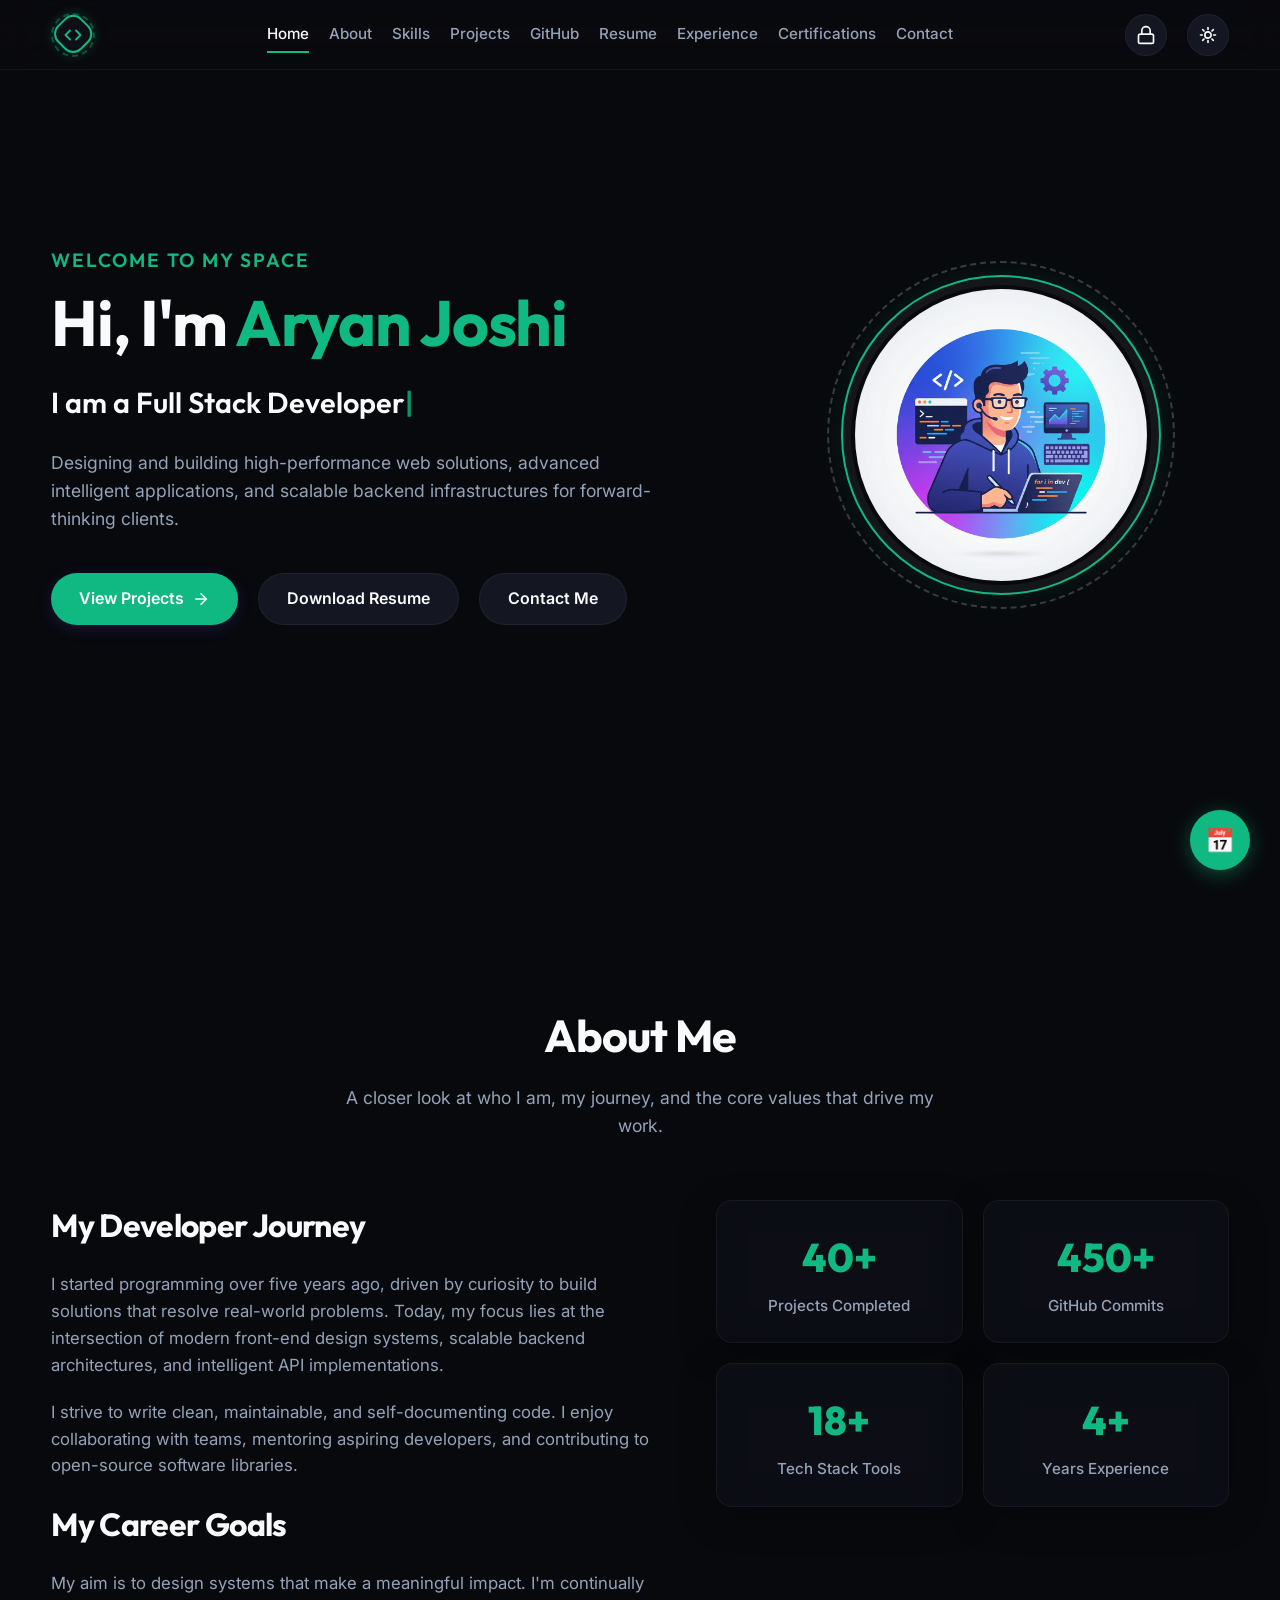
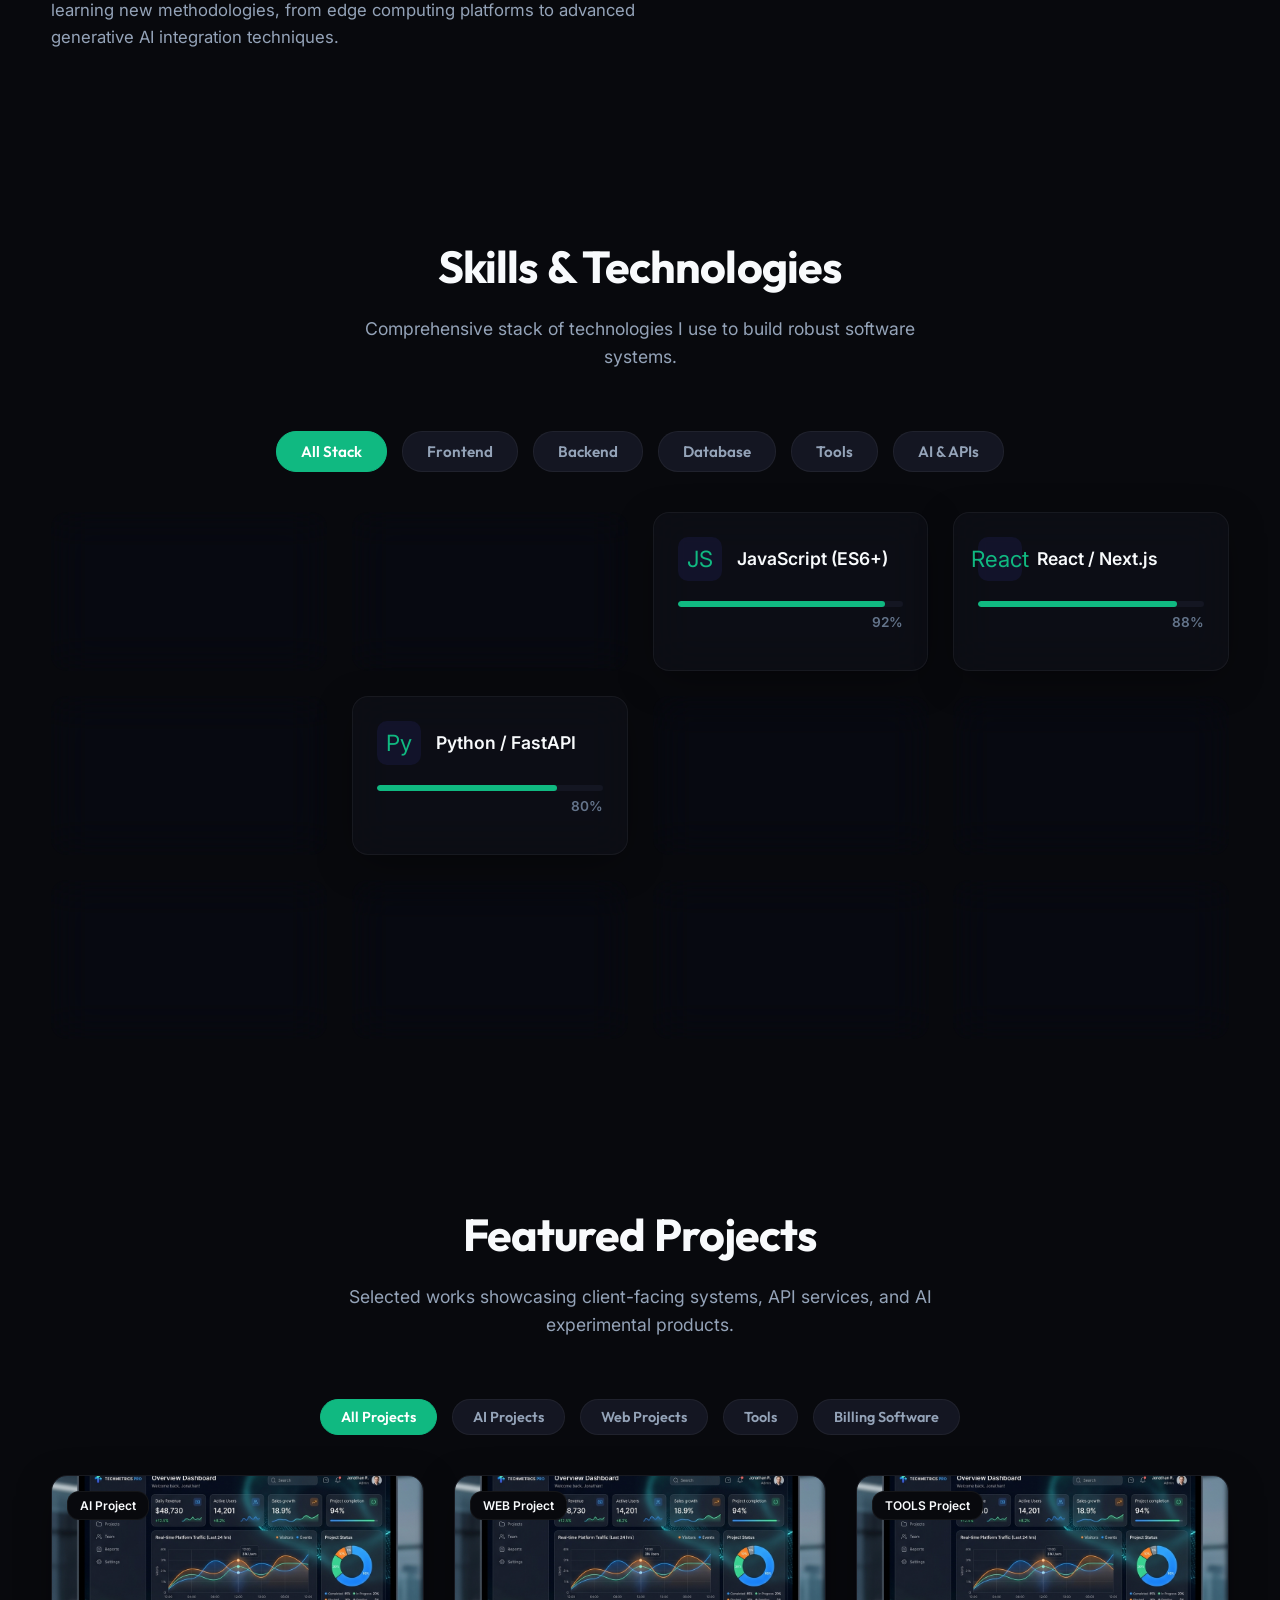
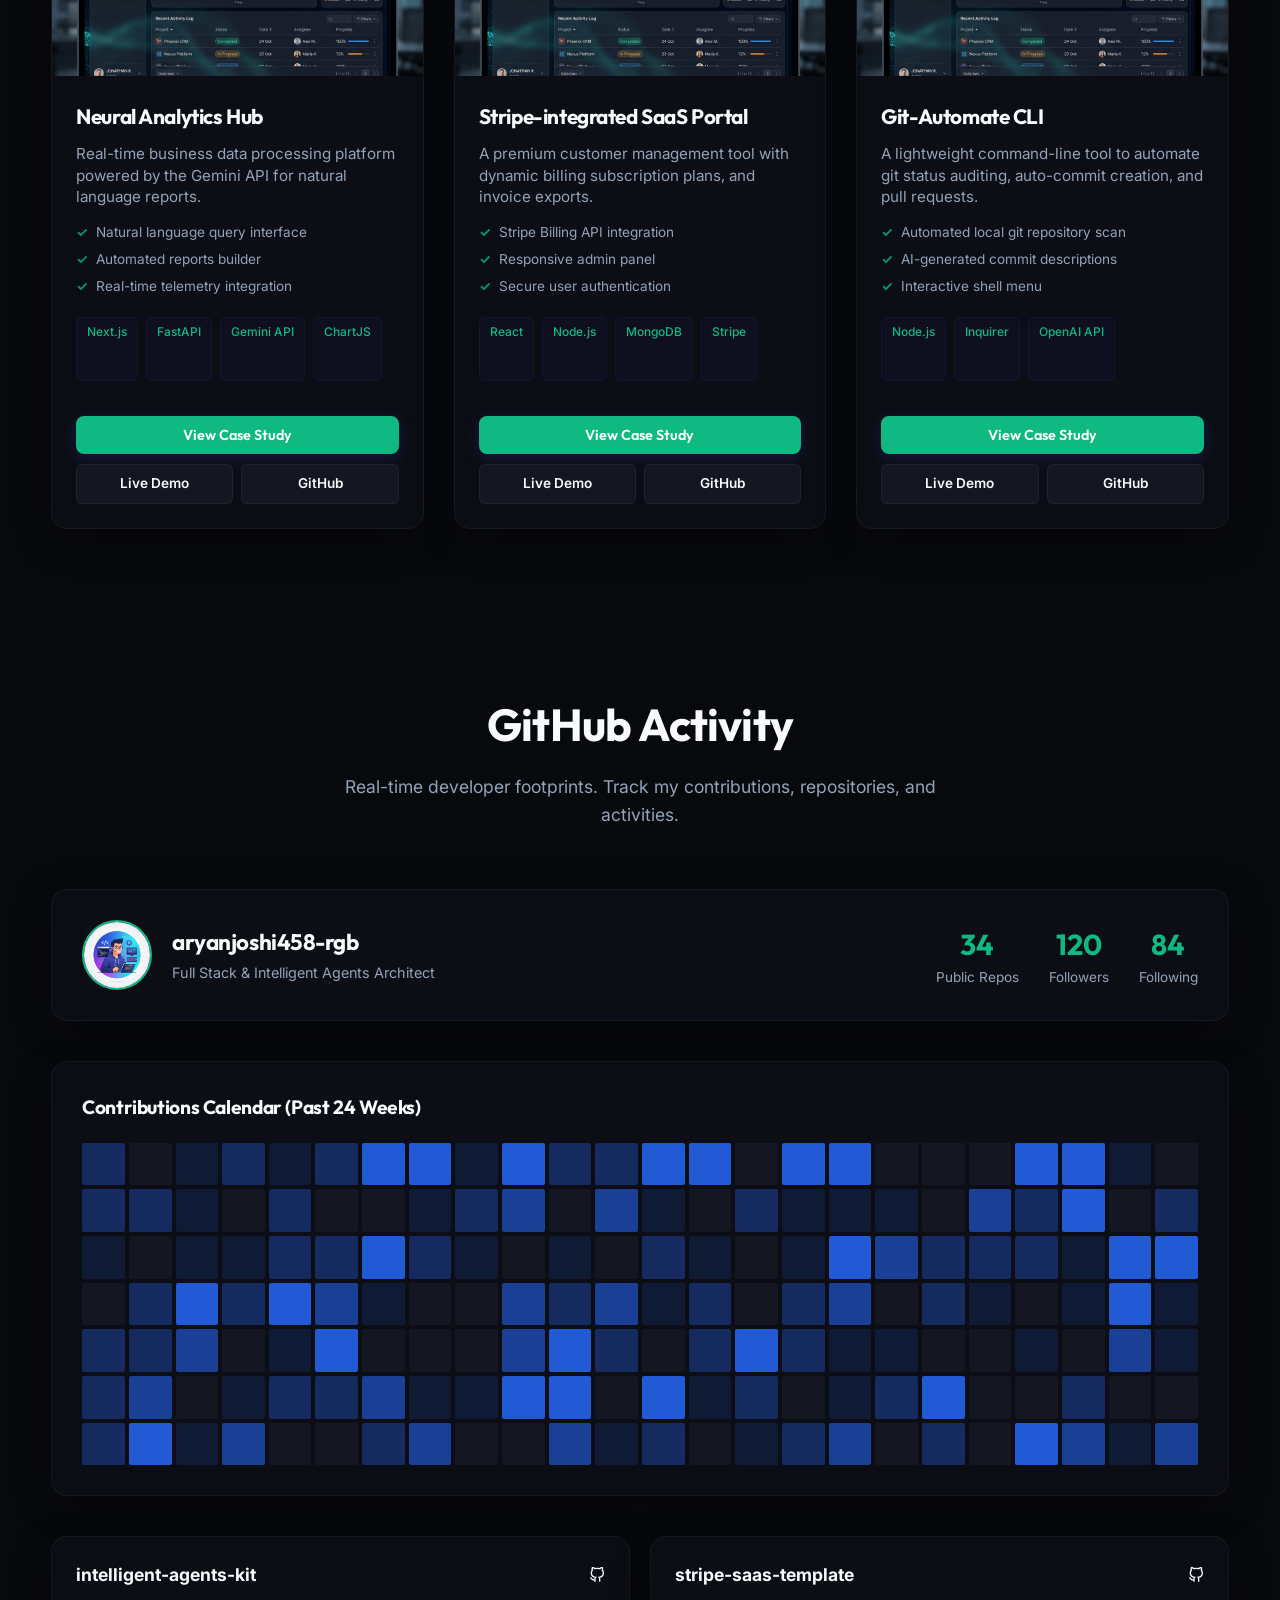
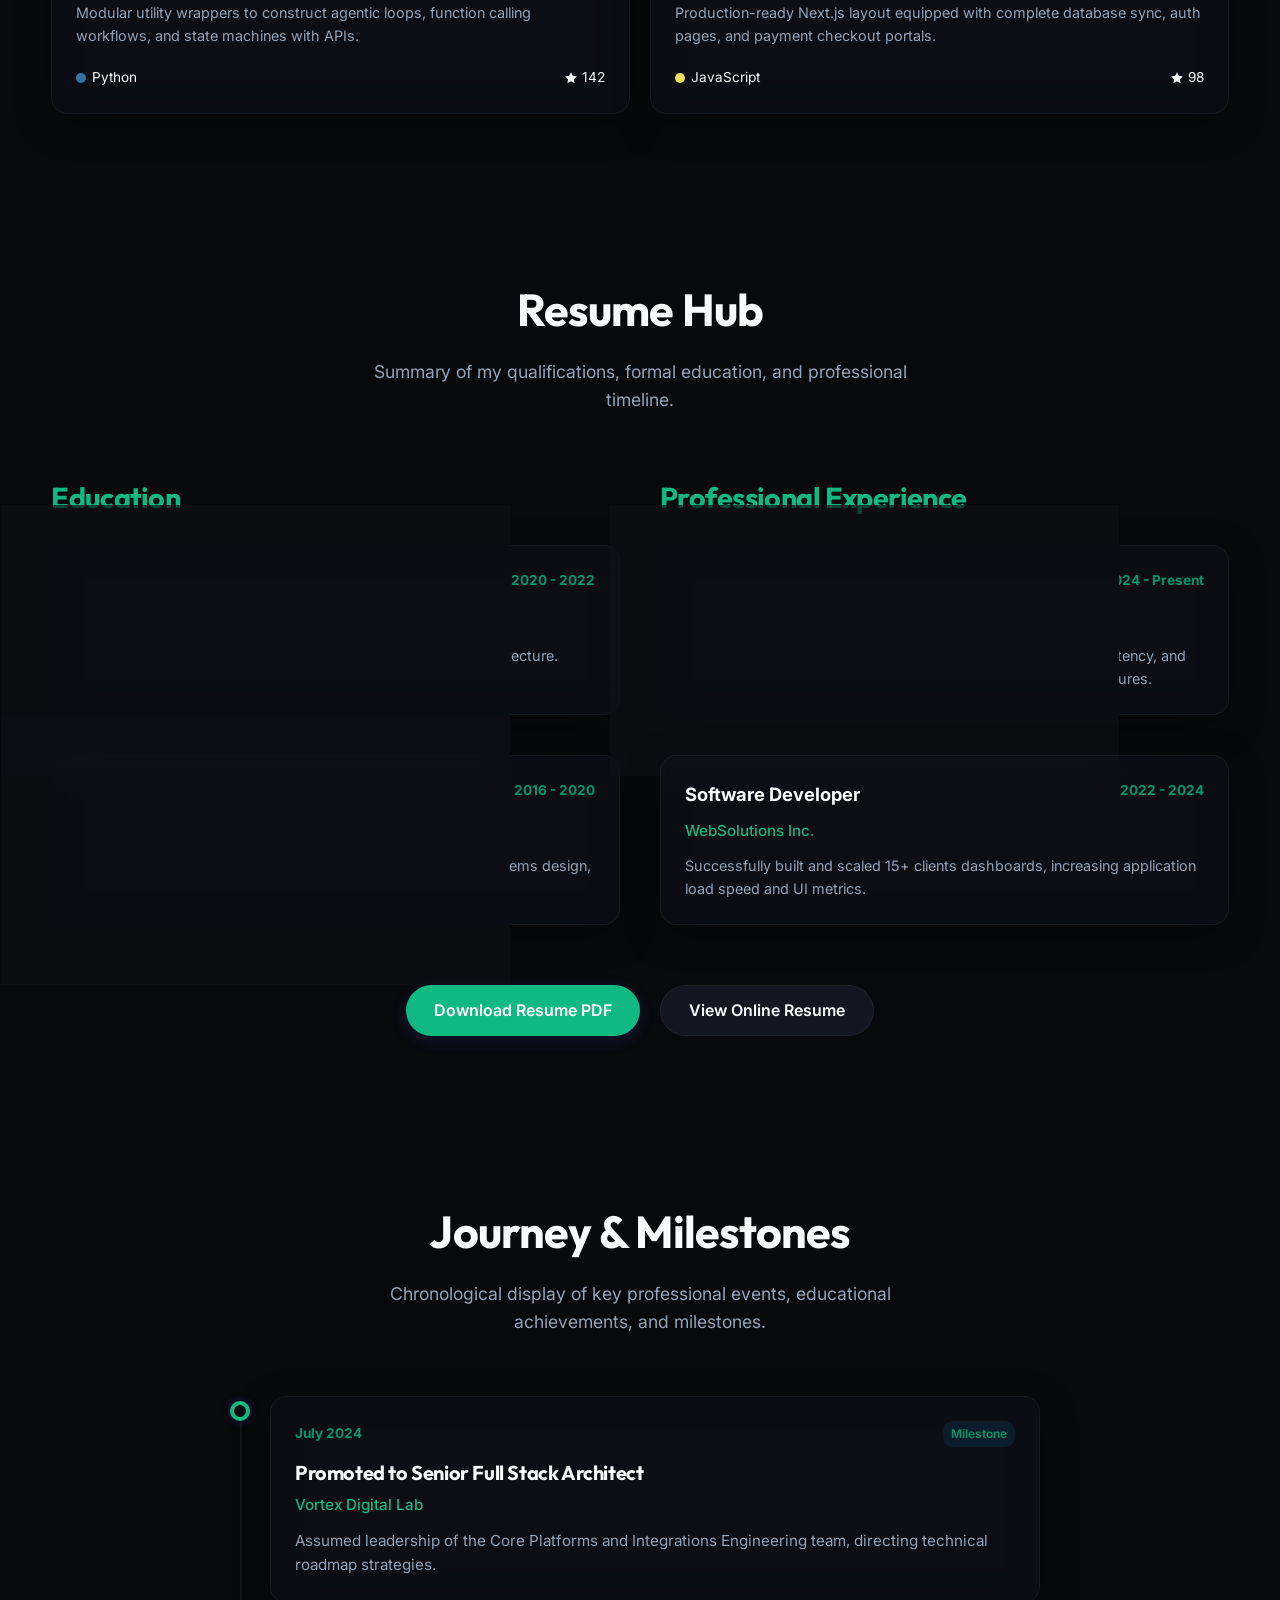
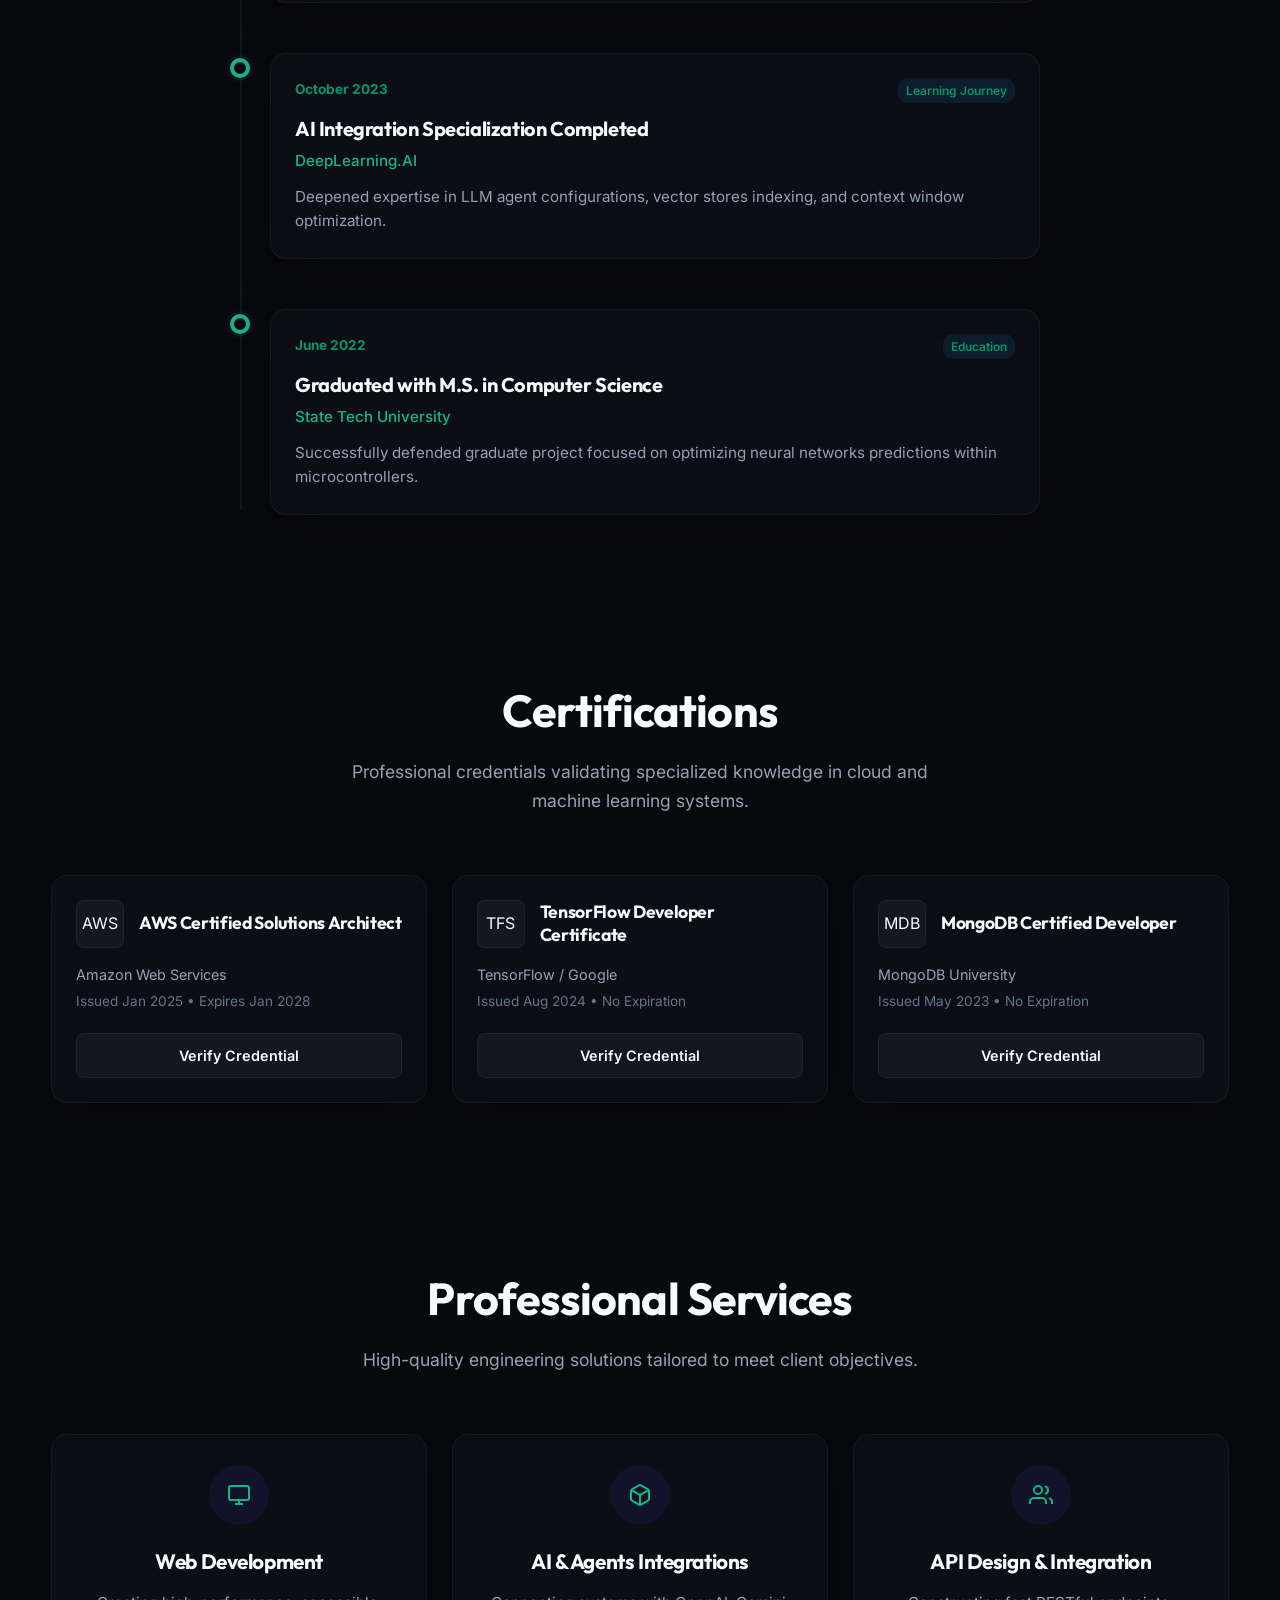
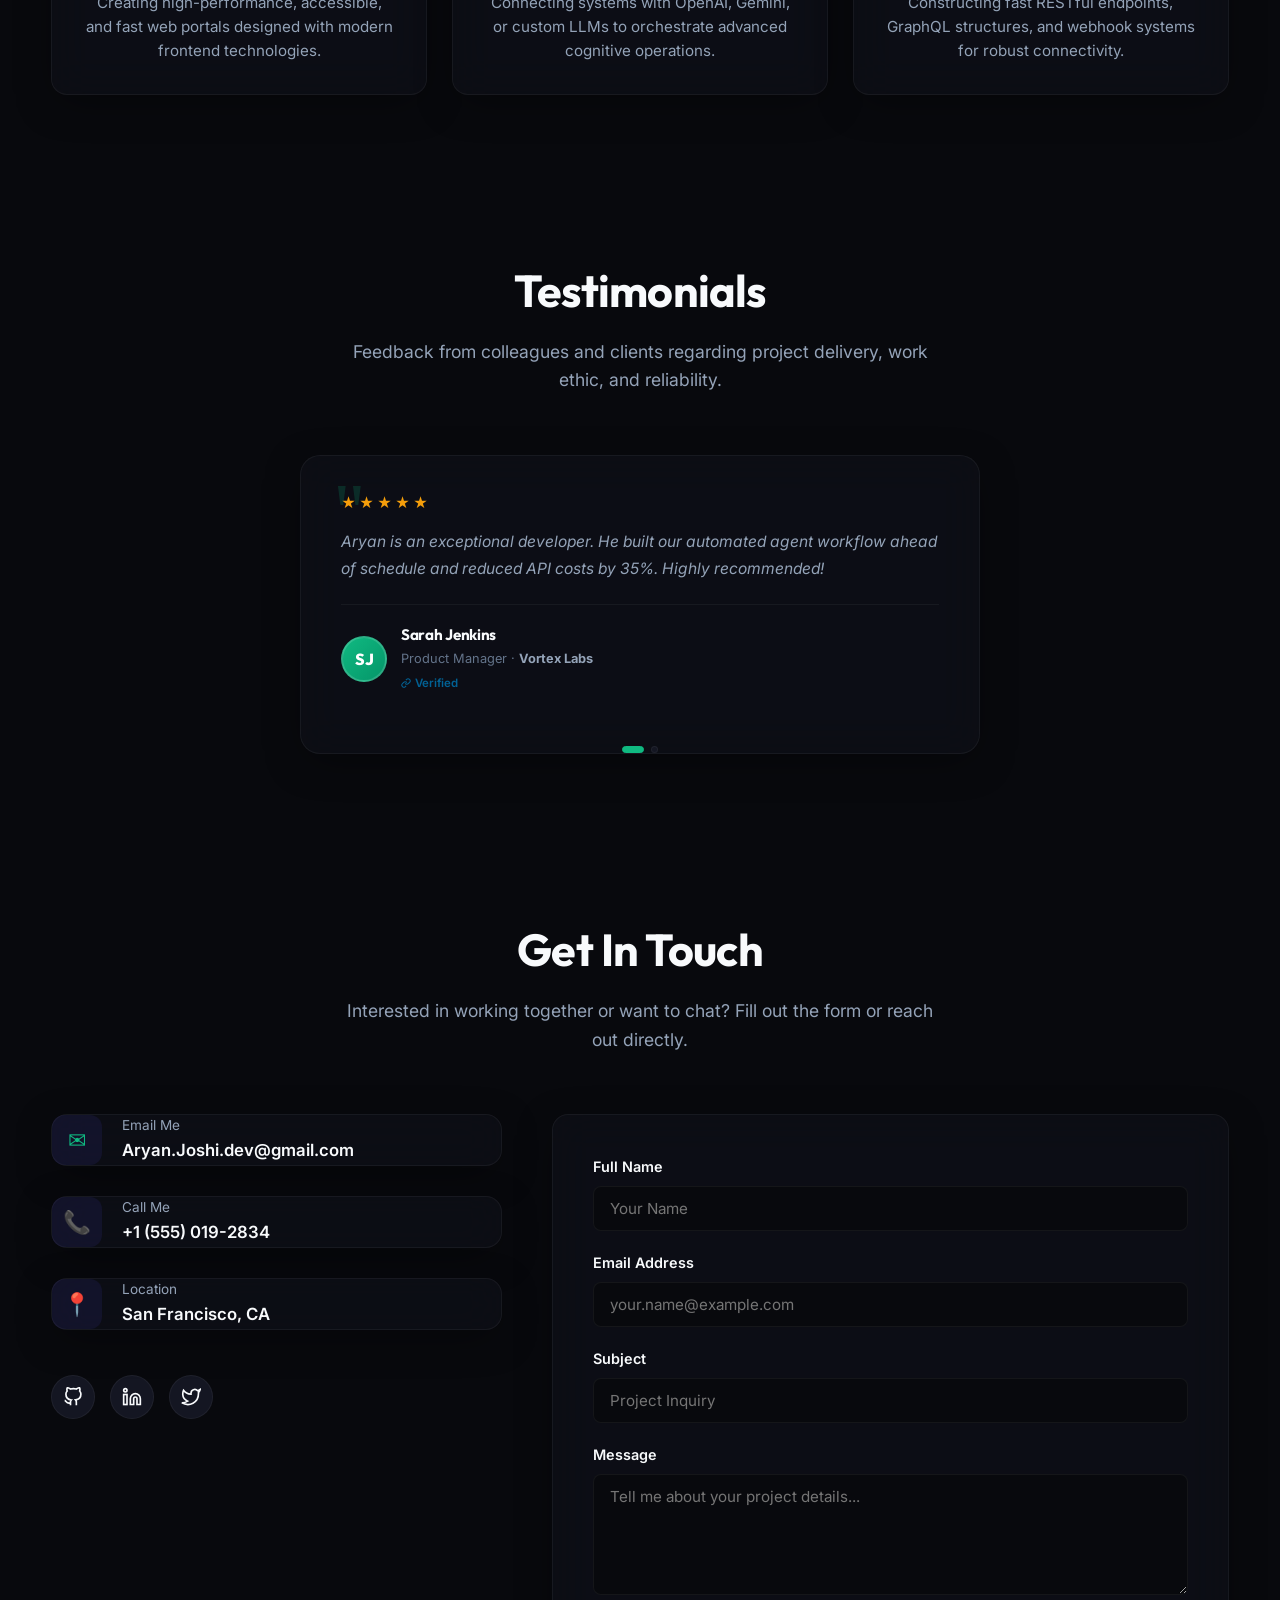
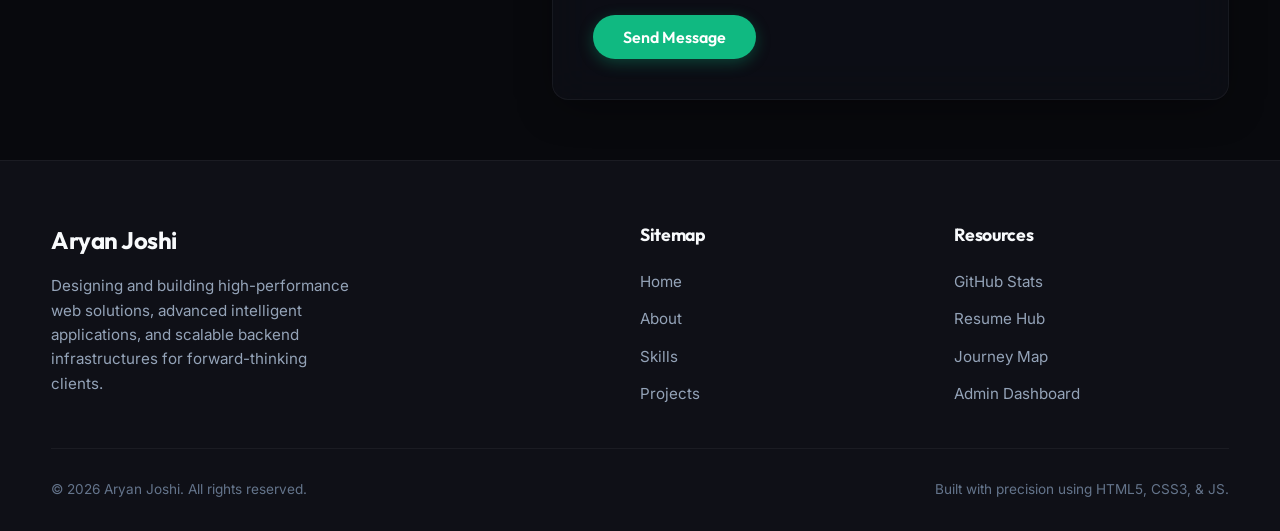
==== index.html @ a108e16c "Initial portfolio deploy" ====
<!DOCTYPE html>
<html lang="en" data-theme="dark">

<head>
    <meta charset="UTF-8">
    <meta name="viewport" content="width=device-width, initial-scale=1.0">

    <!-- SEO Optimization -->
    <title>Modern Developer Portfolio | Full Stack & AI Engineer</title>
    <meta name="description"
        content="Premium personal portfolio of a Full Stack & AI Developer. Showcasing modern web development, intelligent applications, open source projects, and custom solutions.">
    <meta name="keywords"
        content="Full Stack Developer, AI Engineer, React, Next.js, Node.js, Python, OpenAI, Portfolio">
    <meta name="author" content="Portfolio Developer">

    <!-- Open Graph Metadata -->
    <meta property="og:title" content="Modern Developer Portfolio | Full Stack & AI Engineer">
    <meta property="og:description"
        content="Explore state-of-the-art web applications, custom APIs, and AI integrations created with modern software design.">
    <meta property="og:type" content="website">
    <meta property="og:url" content="https://developer-portfolio-2026.netlify.app">
    <meta property="og:image" content="assets/images/project1.png?v=original">

    <!-- Stylesheets -->
    <link rel="stylesheet" href="assets/css/index.css?v=blue_contrib">
</head>

<body>


    <!-- Navigation Bar -->
    <nav class="navbar" id="navbar">
        <a href="#home" class="nav-logo" id="nav-logo"
            style="display: flex; align-items: center; gap: 10px; text-decoration: none;" title="Aryan Joshi Portfolio">
            <!-- Dynamic Vector Tech Emblem -->
            <div
                style="position: relative; width: 44px; height: 44px; display: flex; align-items: center; justify-content: center;">
                <!-- Glowing Outer Ring -->
                <div
                    style="position: absolute; width: 100%; height: 100%; border: 2px dashed rgba(16, 185, 129, 0.4); border-radius: 50%; animation: spin-clockwise 20s linear infinite; box-shadow: 0 0 15px rgba(16, 185, 129, 0.1);">
                </div>
                <!-- Glowing Inner Hexagon / Ring -->
                <div
                    style="position: absolute; width: 78%; height: 78%; border: 2px solid var(--accent-primary); border-radius: 35%; transform: rotate(45deg); transition: transform 0.4s cubic-bezier(0.175, 0.885, 0.32, 1.275); background: var(--bg-secondary); box-shadow: 0 0 12px rgba(16, 185, 129, 0.25);">
                </div>
                <!-- Core Tech Code Symbol -->
                <svg width="18" height="18" viewBox="0 0 24 24" fill="none" stroke="var(--accent-primary)"
                    stroke-width="2.5" stroke-linecap="round" stroke-linejoin="round"
                    style="position: relative; z-index: 5; transition: stroke-width 0.3s;">
                    <polyline points="16 18 22 12 16 6"></polyline>
                    <polyline points="8 6 2 12 8 18"></polyline>
                </svg>
            </div>
        </a>
        <div class="nav-links">
            <a href="#home" class="nav-link active" id="link-home">Home</a>
            <a href="#about" class="nav-link" id="link-about">About</a>
            <a href="#skills" class="nav-link" id="link-skills">Skills</a>
            <a href="#projects" class="nav-link" id="link-projects">Projects</a>
            <a href="#github" class="nav-link" id="link-github">GitHub</a>
            <a href="#resume" class="nav-link" id="link-resume">Resume</a>
            <a href="#experience" class="nav-link" id="link-experience">Experience</a>
            <a href="#certifications" class="nav-link" id="link-certs">Certifications</a>
            <a href="#contact" class="nav-link" id="link-contact">Contact</a>
        </div>
        <div class="nav-actions">
            <a href="admin.html" class="theme-toggle-btn btn-admin-gate"
                style="display: inline-flex; align-items: center; justify-content: center; text-decoration: none; margin-right: 5px; position: relative;"
                aria-label="Admin Login" title="Admin Login">
                <!-- Locked State SVG -->
                <svg class="svg-locked" width="20" height="20" viewBox="0 0 24 24" fill="none" stroke="currentColor"
                    stroke-width="2" stroke-linecap="round" stroke-linejoin="round">
                    <rect x="3" y="11" width="18" height="11" rx="2" ry="2"></rect>
                    <path d="M7 11V7a5 5 0 0 1 10 0v4"></path>
                </svg>
                <!-- Unlocked State SVG -->
                <svg class="svg-unlocked" width="20" height="20" viewBox="0 0 24 24" fill="none" stroke="currentColor"
                    stroke-width="2" stroke-linecap="round" stroke-linejoin="round"
                    style="display: none; position: absolute;">
                    <rect x="3" y="11" width="18" height="11" rx="2" ry="2"></rect>
                    <path d="M7 11V7a5 5 0 0 1 9.9-1"></path>
                </svg>
            </a>
            <button class="theme-toggle-btn" id="theme-toggle" aria-label="Toggle Theme">
                <svg width="20" height="20" viewBox="0 0 24 24" fill="none" stroke="currentColor" stroke-width="2"
                    stroke-linecap="round" stroke-linejoin="round">
                    <path
                        d="M12 3v2.25m6.364.386l-1.591 1.591M21 12h-2.25m-.386 6.364l-1.591-1.591M12 18.75V21m-4.773-4.227l-1.591 1.591M5.25 12H3m4.227-4.773L5.636 5.636M15.75 12a3.75 3.75 0 11-7.5 0 3.75 3.75 0 017.5 0z">
                    </path>
                </svg>
            </button>
            <button class="mobile-nav-toggle" id="mobile-toggle" aria-label="Toggle Menu">
                <svg width="24" height="24" viewBox="0 0 24 24" fill="none" stroke="currentColor" stroke-width="2"
                    stroke-linecap="round" stroke-linejoin="round">
                    <path d="M3.75 6.75h16.5M3.75 12h16.5m-16.5 5.25h16.5"></path>
                </svg>
            </button>
        </div>
    </nav>

    <!-- Hero Section -->
    <section class="hero" id="home">
        <div class="hero-content">
            <div class="hero-subtitle">Welcome to my space</div>
            <h1 class="hero-title">Hi, I'm <span class="gradient-text">Aryan Joshi</span></h1>
            <div class="hero-typing">I am a <span id="typing-text"></span><span class="typed-cursor">|</span></div>
            <p class="hero-desc">Designing and building high-performance web solutions, advanced intelligent
                applications, and scalable backend infrastructures for forward-thinking clients.</p>
            <div class="hero-buttons">
                <a href="#projects" class="btn btn-primary" id="hero-btn-projects">
                    View Projects
                    <svg width="18" height="18" viewBox="0 0 24 24" fill="none" stroke="currentColor" stroke-width="2"
                        stroke-linecap="round" stroke-linejoin="round">
                        <line x1="5" y1="12" x2="19" y2="12"></line>
                        <polyline points="12 5 19 12 12 19"></polyline>
                    </svg>
                </a>
                <a href="#resume" class="btn btn-secondary" id="hero-btn-resume">Download Resume</a>
                <a href="#contact" class="btn btn-secondary" id="hero-btn-contact">Contact Me</a>
            </div>
        </div>
        <div class="hero-visual">
            <div class="avatar-wrapper">
                <div class="avatar-backdrop"></div>
                <img src="data:image/svg+xml;utf8,<svg xmlns='http://www.w3.org/2000/svg' width='1' height='1'></svg>"
                    alt="Aryan Joshi - Developer Avatar" class="avatar-image"
                    style="opacity: 0; transition: opacity 0.3s ease;">
            </div>
        </div>
    </section>

    <!-- About Section -->
    <section class="reveal" id="about">
        <div class="section-header">
            <h2>About Me</h2>
            <p>A closer look at who I am, my journey, and the core values that drive my work.</p>
        </div>
        <div class="about-grid">
            <div class="about-details">
                <h3>My Developer Journey</h3>
                <p>I started programming over five years ago, driven by curiosity to build solutions that resolve
                    real-world problems. Today, my focus lies at the intersection of modern front-end design systems,
                    scalable backend architectures, and intelligent API implementations.</p>
                <p>I strive to write clean, maintainable, and self-documenting code. I enjoy collaborating with teams,
                    mentoring aspiring developers, and contributing to open-source software libraries.</p>
                <h3>My Career Goals</h3>
                <p>My aim is to design systems that make a meaningful impact. I'm continually learning new
                    methodologies, from edge computing platforms to advanced generative AI integration techniques.</p>
            </div>
            <div class="about-stats">
                <div class="stat-card glass-panel">
                    <div class="stat-number">40+</div>
                    <div class="stat-label">Projects Completed</div>
                </div>
                <div class="stat-card glass-panel">
                    <div class="stat-number">450+</div>
                    <div class="stat-label">GitHub Commits</div>
                </div>
                <div class="stat-card glass-panel">
                    <div class="stat-number">18+</div>
                    <div class="stat-label">Tech Stack Tools</div>
                </div>
                <div class="stat-card glass-panel">
                    <div class="stat-number">4+</div>
                    <div class="stat-label">Years Experience</div>
                </div>
            </div>
        </div>
    </section>

    <!-- Skills Section -->
    <section class="reveal" id="skills">
        <div class="section-header">
            <h2>Skills & Technologies</h2>
            <p>Comprehensive stack of technologies I use to build robust software systems.</p>
        </div>
        <div class="skills-nav">
            <button class="skill-tab active" data-skill-cat="all">All Stack</button>
            <button class="skill-tab" data-skill-cat="frontend">Frontend</button>
            <button class="skill-tab" data-skill-cat="backend">Backend</button>
            <button class="skill-tab" data-skill-cat="database">Database</button>
            <button class="skill-tab" data-skill-cat="tools">Tools</button>
            <button class="skill-tab" data-skill-cat="ai">AI & APIs</button>
        </div>
        <div class="skills-grid">
            <!-- Frontend -->
            <div class="skill-card glass-panel reveal" data-skill-type="frontend">
                <div class="skill-info">
                    <div class="skill-icon">HTML</div>
                    <div class="skill-name">HTML5 / Semantic UI</div>
                </div>
                <div class="progress-bar-container">
                    <div class="progress-bar" data-val="95"></div>
                </div>
                <span class="skill-percent">95%</span>
            </div>
            <div class="skill-card glass-panel reveal" data-skill-type="frontend">
                <div class="skill-info">
                    <div class="skill-icon">CSS</div>
                    <div class="skill-name">CSS3 / Flexbox / Grid</div>
                </div>
                <div class="progress-bar-container">
                    <div class="progress-bar" data-val="90"></div>
                </div>
                <span class="skill-percent">90%</span>
            </div>
            <div class="skill-card glass-panel reveal" data-skill-type="frontend">
                <div class="skill-info">
                    <div class="skill-icon">JS</div>
                    <div class="skill-name">JavaScript (ES6+)</div>
                </div>
                <div class="progress-bar-container">
                    <div class="progress-bar" data-val="92"></div>
                </div>
                <span class="skill-percent">92%</span>
            </div>
            <div class="skill-card glass-panel reveal" data-skill-type="frontend">
                <div class="skill-info">
                    <div class="skill-icon">React</div>
                    <div class="skill-name">React / Next.js</div>
                </div>
                <div class="progress-bar-container">
                    <div class="progress-bar" data-val="88"></div>
                </div>
                <span class="skill-percent">88%</span>
            </div>
            <!-- Backend -->
            <div class="skill-card glass-panel reveal" data-skill-type="backend">
                <div class="skill-info">
                    <div class="skill-icon">Node</div>
                    <div class="skill-name">Node.js / Express.js</div>
                </div>
                <div class="progress-bar-container">
                    <div class="progress-bar" data-val="85"></div>
                </div>
                <span class="skill-percent">85%</span>
            </div>
            <div class="skill-card glass-panel reveal" data-skill-type="backend">
                <div class="skill-info">
                    <div class="skill-icon">Py</div>
                    <div class="skill-name">Python / FastAPI</div>
                </div>
                <div class="progress-bar-container">
                    <div class="progress-bar" data-val="80"></div>
                </div>
                <span class="skill-percent">80%</span>
            </div>
            <!-- Database -->
            <div class="skill-card glass-panel reveal" data-skill-type="database">
                <div class="skill-info">
                    <div class="skill-icon">DB</div>
                    <div class="skill-name">MongoDB / Mongoose</div>
                </div>
                <div class="progress-bar-container">
                    <div class="progress-bar" data-val="82"></div>
                </div>
                <span class="skill-percent">82%</span>
            </div>
            <div class="skill-card glass-panel reveal" data-skill-type="database">
                <div class="skill-info">
                    <div class="skill-icon">SQL</div>
                    <div class="skill-name">MySQL / PostgreSQL</div>
                </div>
                <div class="progress-bar-container">
                    <div class="progress-bar" data-val="78"></div>
                </div>
                <span class="skill-percent">78%</span>
            </div>
            <!-- Tools -->
            <div class="skill-card glass-panel reveal" data-skill-type="tools">
                <div class="skill-info">
                    <div class="skill-icon">Git</div>
                    <div class="skill-name">Git & GitHub Actions</div>
                </div>
                <div class="progress-bar-container">
                    <div class="progress-bar" data-val="90"></div>
                </div>
                <span class="skill-percent">90%</span>
            </div>
            <div class="skill-card glass-panel reveal" data-skill-type="tools">
                <div class="skill-info">
                    <div class="skill-icon">VS</div>
                    <div class="skill-name">VS Code / Dev Tools</div>
                </div>
                <div class="progress-bar-container">
                    <div class="progress-bar" data-val="95"></div>
                </div>
                <span class="skill-percent">95%</span>
            </div>
            <!-- AI -->
            <div class="skill-card glass-panel reveal" data-skill-type="ai">
                <div class="skill-info">
                    <div class="skill-icon">AI</div>
                    <div class="skill-name">Gemini / OpenAI API</div>
                </div>
                <div class="progress-bar-container">
                    <div class="progress-bar" data-val="88"></div>
                </div>
                <span class="skill-percent">88%</span>
            </div>
            <div class="skill-card glass-panel reveal" data-skill-type="ai">
                <div class="skill-info">
                    <div class="skill-icon">Int</div>
                    <div class="skill-name">LangChain / Agentic Tools</div>
                </div>
                <div class="progress-bar-container">
                    <div class="progress-bar" data-val="80"></div>
                </div>
                <span class="skill-percent">80%</span>
            </div>
        </div>
    </section>

    <!-- Projects Section -->
    <section class="reveal" id="projects">
        <div class="section-header">
            <h2>Featured Projects</h2>
            <p>Selected works showcasing client-facing systems, API services, and AI experimental products.</p>
        </div>
        <div class="projects-filter">
            <button class="filter-btn active" data-filter="all">All Projects</button>
            <button class="filter-btn" data-filter="ai">AI Projects</button>
            <button class="filter-btn" data-filter="web">Web Projects</button>
            <button class="filter-btn" data-filter="tools">Tools</button>
            <button class="filter-btn" data-filter="billing">Billing Software</button>
        </div>
        <div class="projects-grid">
            <!-- Project 1 -->
            <article class="project-card glass-panel reveal" data-category="ai">
                <div class="project-image-box">
                    <img src="assets/images/project1.png?v=original" alt="Smart Dashboard Project Image"
                        class="project-image">
                    <span class="project-badge">AI Project</span>
                    <span class="project-status">Featured</span>
                </div>
                <div class="project-body">
                    <h3 class="project-title">Neural Analytics Hub</h3>
                    <p class="project-desc">Real-time business data processing platform powered by the Gemini API for
                        natural language reports.</p>
                    <ul class="project-features">
                        <li>Natural language query interface</li>
                        <li>Automated reports builder</li>
                        <li>Real-time telemetry integration</li>
                    </ul>
                    <div class="project-tech">
                        <span class="tech-badge">Next.js</span>
                        <span class="tech-badge">FastAPI</span>
                        <span class="tech-badge">Gemini API</span>
                        <span class="tech-badge">ChartJS</span>
                    </div>
                    <div class="project-links">
                        <a href="#" class="project-link btn-primary">Live Demo</a>
                        <a href="#" class="project-link btn-secondary">GitHub</a>
                    </div>
                </div>
            </article>

            <!-- Project 2 -->
            <article class="project-card glass-panel reveal" data-category="web">
                <div class="project-image-box">
                    <img src="assets/images/project1.png?v=original" alt="SaaS Management Interface Thumbnail"
                        class="project-image">
                    <span class="project-badge">Web Project</span>
                    <span class="project-status">Active</span>
                </div>
                <div class="project-body">
                    <h3 class="project-title">Stripe-integrated SaaS Portal</h3>
                    <p class="project-desc">A premium customer management tool with dynamic billing subscription plans,
                        and invoice exports.</p>
                    <ul class="project-features">
                        <li>Stripe Billing API integration</li>
                        <li>Responsive admin panel</li>
                        <li>Secure user authentication</li>
                    </ul>
                    <div class="project-tech">
                        <span class="tech-badge">React</span>
                        <span class="tech-badge">Node.js</span>
                        <span class="tech-badge">MongoDB</span>
                        <span class="tech-badge">Stripe</span>
                    </div>
                    <div class="project-links">
                        <a href="#" class="project-link btn-primary">Live Demo</a>
                        <a href="#" class="project-link btn-secondary">GitHub</a>
                    </div>
                </div>
            </article>

            <!-- Project 3 -->
            <article class="project-card glass-panel reveal" data-category="tools">
                <div class="project-image-box">
                    <img src="assets/images/project1.png?v=original" alt="CLI Tool Dashboard Preview"
                        class="project-image">
                    <span class="project-badge">Tools</span>
                    <span class="project-status">Completed</span>
                </div>
                <div class="project-body">
                    <h3 class="project-title">Git-Automate CLI</h3>
                    <p class="project-desc">A lightweight command-line tool to automate git status auditing, auto-commit
                        creation, and pull requests.</p>
                    <ul class="project-features">
                        <li>Automated local git repository scan</li>
                        <li>AI-generated commit descriptions</li>
                        <li>Interactive shell menu</li>
                    </ul>
                    <div class="project-tech">
                        <span class="tech-badge">Node.js</span>
                        <span class="tech-badge">Inquirer</span>
                        <span class="tech-badge">OpenAI API</span>
                    </div>
                    <div class="project-links">
                        <a href="#" class="project-link btn-primary">Live Demo</a>
                        <a href="#" class="project-link btn-secondary">GitHub</a>
                    </div>
                </div>
            </article>

            <!-- Project 4 -->
            <article class="project-card glass-panel reveal" data-category="experimental">
                <div class="project-image-box">
                    <img src="assets/images/project1.png?v=original" alt="Autonomous Agent Simulation Thumbnail"
                        class="project-image">
                    <span class="project-badge">Experimental</span>
                    <span class="project-status">WIP</span>
                </div>
                <div class="project-body">
                    <h3 class="project-title">Autonomous Code Auditor</h3>
                    <p class="project-desc">Experimental agentic application that automatically reviews directories for
                        lint issues and outputs summaries.</p>
                    <ul class="project-features">
                        <li>Autonomous codebase traversal</li>
                        <li>Automated code fixes recommendations</li>
                        <li>Markdown walkthrough logs exports</li>
                    </ul>
                    <div class="project-tech">
                        <span class="tech-badge">Python</span>
                        <span class="tech-badge">LangChain</span>
                        <span class="tech-badge">FastAPI</span>
                    </div>
                    <div class="project-links">
                        <a href="#" class="project-link btn-primary">Live Demo</a>
                        <a href="#" class="project-link btn-secondary">GitHub</a>
                    </div>
                </div>
            </article>
        </div>
    </section>

    <!-- GitHub Integration Section -->
    <section class="reveal" id="github">
        <div class="section-header">
            <h2>GitHub Activity</h2>
            <p>Real-time developer footprints. Track my contributions, repositories, and activities.</p>
        </div>
        <div class="github-wrapper">
            <div class="github-profile glass-panel reveal">
                <div class="github-user">
                    <img src="data:image/svg+xml;utf8,<svg xmlns='http://www.w3.org/2000/svg' width='1' height='1'></svg>"
                        alt="GitHub User Avatar" class="github-avatar"
                        style="opacity: 0; transition: opacity 0.3s ease;">
                    <div class="github-username">
                        <h3>aryanjoshi458-rgb</h3>
                        <p>Full Stack & Intelligent Agents Architect</p>
                    </div>
                </div>
                <div class="github-stats-row">
                    <div class="github-stat">
                        <div class="github-stat-val" id="gh-repos">34</div>
                        <div class="github-stat-lbl">Public Repos</div>
                    </div>
                    <div class="github-stat">
                        <div class="github-stat-val" id="gh-followers">120</div>
                        <div class="github-stat-lbl">Followers</div>
                    </div>
                    <div class="github-stat">
                        <div class="github-stat-val" id="gh-following">84</div>
                        <div class="github-stat-lbl">Following</div>
                    </div>
                </div>
            </div>

            <!-- Contribution simulated graph -->
            <div class="github-graph-container glass-panel reveal">
                <h3 class="github-graph-title">Contributions Calendar (Past 24 Weeks)</h3>
                <div class="contribution-grid" id="contrib-grid">
                    <!-- Column boxes injected dynamically via Javascript -->
                </div>
            </div>

            <!-- Featured Repositories -->
            <div class="featured-repos">
                <div class="repo-card glass-panel reveal">
                    <div class="repo-header">
                        <span class="repo-name">intelligent-agents-kit</span>
                        <svg width="16" height="16" viewBox="0 0 24 24" fill="none" stroke="currentColor"
                            stroke-width="2">
                            <path
                                d="M9 19c-5 1.5-5-2.5-7-3m14 6v-3.87a3.37 3.37 0 0 0-.94-2.61c3.14-.35 6.44-1.54 6.44-7A5.44 5.44 0 0 0 20 4.77 5.07 5.07 0 0 0 19.91 1S18.73.65 16 2.48a13.38 13.38 0 0 0-7 0C6.27.65 5.09 1 5.09 1A5.07 5.07 0 0 0 5 4.77a5.44 5.44 0 0 0-1.5 3.78c0 5.42 3.3 6.61 6.44 7A3.37 3.37 0 0 0 9 18.13V22">
                            </path>
                        </svg>
                    </div>
                    <p class="repo-desc">Modular utility wrappers to construct agentic loops, function calling
                        workflows, and state machines with APIs.</p>
                    <div class="repo-footer">
                        <div class="repo-lang">
                            <span class="repo-lang-dot" style="background-color: #3572A5;"></span>
                            Python
                        </div>
                        <div class="repo-stars">
                            <svg width="14" height="14" viewBox="0 0 24 24" fill="currentColor">
                                <polygon
                                    points="12 2 15.09 8.26 22 9.27 17 14.14 18.18 21.02 12 17.77 5.82 21.02 7 14.14 2 9.27 8.91 8.26 12 2">
                                </polygon>
                            </svg>
                            <span>142</span>
                        </div>
                    </div>
                </div>

                <div class="repo-card glass-panel reveal">
                    <div class="repo-header">
                        <span class="repo-name">stripe-saas-template</span>
                        <svg width="16" height="16" viewBox="0 0 24 24" fill="none" stroke="currentColor"
                            stroke-width="2">
                            <path
                                d="M9 19c-5 1.5-5-2.5-7-3m14 6v-3.87a3.37 3.37 0 0 0-.94-2.61c3.14-.35 6.44-1.54 6.44-7A5.44 5.44 0 0 0 20 4.77 5.07 5.07 0 0 0 19.91 1S18.73.65 16 2.48a13.38 13.38 0 0 0-7 0C6.27.65 5.09 1 5.09 1A5.07 5.07 0 0 0 5 4.77a5.44 5.44 0 0 0-1.5 3.78c0 5.42 3.3 6.61 6.44 7A3.37 3.37 0 0 0 9 18.13V22">
                            </path>
                        </svg>
                    </div>
                    <p class="repo-desc">Production-ready Next.js layout equipped with complete database sync, auth
                        pages, and payment checkout portals.</p>
                    <div class="repo-footer">
                        <div class="repo-lang">
                            <span class="repo-lang-dot" style="background-color: #f1e05a;"></span>
                            JavaScript
                        </div>
                        <div class="repo-stars">
                            <svg width="14" height="14" viewBox="0 0 24 24" fill="currentColor">
                                <polygon
                                    points="12 2 15.09 8.26 22 9.27 17 14.14 18.18 21.02 12 17.77 5.82 21.02 7 14.14 2 9.27 8.91 8.26 12 2">
                                </polygon>
                            </svg>
                            <span>98</span>
                        </div>
                    </div>
                </div>
            </div>
        </div>
    </section>

    <!-- Resume Section -->
    <section class="reveal resume-section" id="resume">
        <div class="section-header">
            <h2>Resume Hub</h2>
            <p>Summary of my qualifications, formal education, and professional timeline.</p>
        </div>
        <div class="resume-layout">
            <div class="resume-column">
                <h3>Education</h3>
                <div id="education-list" style="display: flex; flex-direction: column; gap: 20px; width: 100%;">
                    <!-- Dynamic Education cards injected via Javascript -->
                </div>
            </div>
            <div class="resume-column">
                <h3>Professional Experience</h3>
                <div id="experience-list" style="display: flex; flex-direction: column; gap: 20px; width: 100%;">
                    <!-- Dynamic Experience cards injected via Javascript -->
                </div>
            </div>
        </div>
        <div class="hero-buttons" style="justify-content: center;">
            <a href="#" class="btn btn-primary" id="btn-dl-res">Download Resume PDF</a>
            <a href="#" class="btn btn-secondary" id="btn-view-res">View Online Resume</a>
        </div>
    </section>

    <!-- Experience & Journey Timeline -->
    <section class="reveal" id="experience">
        <div class="section-header">
            <h2>Journey & Milestones</h2>
            <p>Chronological display of key professional events, educational achievements, and milestones.</p>
        </div>
        <div class="timeline-container">
            <div class="timeline-item reveal">
                <div class="timeline-badge"></div>
                <div class="timeline-panel glass-panel">
                    <div class="timeline-meta">
                        <span class="timeline-date">July 2024</span>
                        <span class="timeline-type">Milestone</span>
                    </div>
                    <h3 class="timeline-title">Promoted to Senior Full Stack Architect</h3>
                    <div class="timeline-org">Vortex Digital Lab</div>
                    <p class="timeline-body">Assumed leadership of the Core Platforms and Integrations Engineering team,
                        directing technical roadmap strategies.</p>
                </div>
            </div>

            <div class="timeline-item reveal">
                <div class="timeline-badge"></div>
                <div class="timeline-panel glass-panel">
                    <div class="timeline-meta">
                        <span class="timeline-date">October 2023</span>
                        <span class="timeline-type">Learning Journey</span>
                    </div>
                    <h3 class="timeline-title">AI Integration Specialization Completed</h3>
                    <div class="timeline-org">DeepLearning.AI</div>
                    <p class="timeline-body">Deepened expertise in LLM agent configurations, vector stores indexing, and
                        context window optimization.</p>
                </div>
            </div>

            <div class="timeline-item reveal">
                <div class="timeline-badge"></div>
                <div class="timeline-panel glass-panel">
                    <div class="timeline-meta">
                        <span class="timeline-date">June 2022</span>
                        <span class="timeline-type">Education</span>
                    </div>
                    <h3 class="timeline-title">Graduated with M.S. in Computer Science</h3>
                    <div class="timeline-org">State Tech University</div>
                    <p class="timeline-body">Successfully defended graduate project focused on optimizing neural
                        networks predictions within microcontrollers.</p>
                </div>
            </div>
        </div>
    </section>

    <!-- Certifications Section -->
    <section class="reveal" id="certifications">
        <div class="section-header">
            <h2>Certifications</h2>
            <p>Professional credentials validating specialized knowledge in cloud and machine learning systems.</p>
        </div>
        <div class="certs-grid" id="certs-grid">
            <!-- Dynamic certifications injected via Javascript -->
        </div>
    </section>

    <!-- Services Section -->
    <section class="reveal" id="services">
        <div class="section-header">
            <h2>Professional Services</h2>
            <p>High-quality engineering solutions tailored to meet client objectives.</p>
        </div>
        <div class="services-grid">
            <div class="service-card glass-panel reveal">
                <div class="service-icon">
                    <svg width="24" height="24" viewBox="0 0 24 24" fill="none" stroke="currentColor" stroke-width="2">
                        <rect x="2" y="3" width="20" height="14" rx="2" ry="2"></rect>
                        <line x1="8" y1="21" x2="16" y2="21"></line>
                        <line x1="12" y1="17" x2="12" y2="21"></line>
                    </svg>
                </div>
                <h3 class="service-title">Web Development</h3>
                <p class="service-desc">Creating high-performance, accessible, and fast web portals designed with modern
                    frontend technologies.</p>
            </div>

            <div class="service-card glass-panel reveal">
                <div class="service-icon">
                    <svg width="24" height="24" viewBox="0 0 24 24" fill="none" stroke="currentColor" stroke-width="2">
                        <path
                            d="M21 16V8a2 2 0 0 0-1-1.73l-7-4a2 2 0 0 0-2 0l-7 4A2 2 0 0 0 3 8v8a2 2 0 0 0 1 1.73l7 4a2 2 0 0 0 2 0l7-4A2 2 0 0 0 21 16z">
                        </path>
                        <polyline points="3.27 6.96 12 12.01 20.73 6.96"></polyline>
                        <line x1="12" y1="22.08" x2="12" y2="12"></line>
                    </svg>
                </div>
                <h3 class="service-title">AI & Agents Integrations</h3>
                <p class="service-desc">Connecting systems with OpenAI, Gemini, or custom LLMs to orchestrate advanced
                    cognitive operations.</p>
            </div>

            <div class="service-card glass-panel reveal">
                <div class="service-icon">
                    <svg width="24" height="24" viewBox="0 0 24 24" fill="none" stroke="currentColor" stroke-width="2">
                        <path d="M17 21v-2a4 4 0 0 0-4-4H5a4 4 0 0 0-4 4v2"></path>
                        <circle cx="9" cy="7" r="4"></circle>
                        <path d="M23 21v-2a4 4 0 0 0-3-3.87"></path>
                        <path d="M16 3.13a4 4 0 0 1 0 7.75"></path>
                    </svg>
                </div>
                <h3 class="service-title">API Design & Integration</h3>
                <p class="service-desc">Constructing fast RESTful endpoints, GraphQL structures, and webhook systems for
                    robust connectivity.</p>
            </div>
        </div>
    </section>

    <!-- Testimonials Section -->
    <section class="reveal" id="testimonials">
        <div class="section-header">
            <h2>Testimonials</h2>
            <p>Feedback from colleagues and clients regarding project delivery, work ethic, and reliability.</p>
        </div>
        <div class="testimonials-slider glass-panel reveal">
            <div class="testimonial-container" id="testimonials-container">
                <!-- Items injected dynamically -->
            </div>
            <div class="slider-dots" id="testimonials-dots"></div>
        </div>
    </section>

    <!-- Contact Section -->
    <section class="reveal" id="contact">
        <div class="section-header">
            <h2>Get In Touch</h2>
            <p>Interested in working together or want to chat? Fill out the form or reach out directly.</p>
        </div>



        <div class="contact-grid">
            <div class="contact-info">
                <div class="contact-method glass-panel reveal">
                    <div class="contact-icon">✉</div>
                    <div>
                        <div class="contact-label">Email Me</div>
                        <div class="contact-value">aryanjoshi458@gmail.com</div>
                    </div>
                </div>

                <div class="contact-method glass-panel reveal">
                    <div class="contact-icon">📞</div>
                    <div>
                        <div class="contact-label">Call Me</div>
                        <div class="contact-value">+1 (555) 019-2834</div>
                    </div>
                </div>

                <div class="contact-method glass-panel reveal">
                    <div class="contact-icon">📍</div>
                    <div>
                        <div class="contact-label">Location</div>
                        <div class="contact-value">San Francisco, CA</div>
                    </div>
                </div>

                <div class="contact-socials">
                    <a href="#" class="social-icon" aria-label="GitHub">
                        <svg width="20" height="20" viewBox="0 0 24 24" fill="none" stroke="currentColor"
                            stroke-width="2">
                            <path
                                d="M9 19c-5 1.5-5-2.5-7-3m14 6v-3.87a3.37 3.37 0 0 0-.94-2.61c3.14-.35 6.44-1.54 6.44-7A5.44 5.44 0 0 0 20 4.77 5.07 5.07 0 0 0 19.91 1S18.73.65 16 2.48a13.38 13.38 0 0 0-7 0C6.27.65 5.09 1 5.09 1A5.07 5.07 0 0 0 5 4.77a5.44 5.44 0 0 0-1.5 3.78c0 5.42 3.3 6.61 6.44 7A3.37 3.37 0 0 0 9 18.13V22">
                            </path>
                        </svg>
                    </a>
                    <a href="#" class="social-icon" aria-label="LinkedIn">
                        <svg width="20" height="20" viewBox="0 0 24 24" fill="none" stroke="currentColor"
                            stroke-width="2">
                            <path d="M16 8a6 6 0 0 1 6 6v7h-4v-7a2 2 0 0 0-2-2 2 2 0 0 0-2 2v7h-4v-7a6 6 0 0 1 6-6z">
                            </path>
                            <rect x="2" y="9" width="4" height="12"></rect>
                            <circle cx="4" cy="4" r="2"></circle>
                        </svg>
                    </a>
                    <a href="#" class="social-icon" aria-label="Twitter">
                        <svg width="20" height="20" viewBox="0 0 24 24" fill="none" stroke="currentColor"
                            stroke-width="2">
                            <path
                                d="M23 3a10.9 10.9 0 0 1-3.14 1.53 4.48 4.48 0 0 0-7.86 3v1A10.66 10.66 0 0 1 3 4s-4 9 5 13a11.64 11.64 0 0 1-7 2c9 5 20 0 20-11.5a4.5 4.5 0 0 0-.08-.83A7.72 7.72 0 0 0 23 3z">
                            </path>
                        </svg>
                    </a>
                </div>
            </div>

            <form class="contact-form glass-panel reveal" id="portfolio-contact">
                <div class="form-group">
                    <label for="form-name">Full Name</label>
                    <input type="text" id="form-name" class="form-control" placeholder="Your Name" required>
                </div>
                <div class="form-group">
                    <label for="form-email">Email Address</label>
                    <input type="email" id="form-email" class="form-control" placeholder="your.name@example.com"
                        required>
                </div>
                <div class="form-group">
                    <label for="form-subject">Subject</label>
                    <input type="text" id="form-subject" class="form-control" placeholder="Project Inquiry" required>
                </div>
                <div class="form-group">
                    <label for="form-message">Message</label>
                    <textarea id="form-message" class="form-control" rows="5"
                        placeholder="Tell me about your project details..." required></textarea>
                </div>
                <button type="submit" class="btn submit-btn">Send Message</button>
                <div class="form-status" id="form-status"></div>
            </form>
        </div>
    </section>

    <!-- Footer -->
    <footer>
        <div class="footer-grid">
            <div class="footer-brand">
                <h3>Aryan Joshi</h3>
                <p>Building high-fidelity responsive websites, intelligent software integrations, and robust services
                    backend architecture.</p>
            </div>
            <div class="footer-links">
                <h4>Sitemap</h4>
                <ul>
                    <li><a href="#home">Home</a></li>
                    <li><a href="#about">About</a></li>
                    <li><a href="#skills">Skills</a></li>
                    <li><a href="#projects">Projects</a></li>
                </ul>
            </div>
            <div class="footer-links">
                <h4>Resources</h4>
                <ul>
                    <li><a href="#github">GitHub Stats</a></li>
                    <li><a href="#resume">Resume Hub</a></li>
                    <li><a href="#experience">Journey Map</a></li>
                    <li><a href="admin.html">Admin Dashboard</a></li>
                </ul>
            </div>
        </div>
        <div class="footer-bottom">
            <div>© 2026 Aryan Joshi. All rights reserved.</div>
            <div>Built with precision using HTML5, CSS3, & JS.</div>
        </div>
    </footer>

    <!-- Project Case Study Detail Modal -->
    <div id="case-study-modal"
        style="display: none; position: fixed; top: 0; left: 0; width: 100vw; height: 100vh; background: rgba(10, 11, 16, 0.85); backdrop-filter: none; -webkit-backdrop-filter: none; justify-content: center; align-items: center; z-index: 4500; overflow-y: auto; padding: 20px;">
        <div class="glass-panel"
            style="width: 100%; max-width: 750px; padding: 35px; text-align: left; margin: auto; display: flex; flex-direction: column; gap: 20px; box-shadow: var(--card-shadow); border: 1px solid var(--glass-border); background: var(--glass-bg); backdrop-filter: none; -webkit-backdrop-filter: none;">
            <div
                style="display: flex; justify-content: space-between; align-items: center; border-bottom: 1px solid var(--glass-border); padding-bottom: 15px;">
                <div>
                    <span id="cs-badge"
                        style="font-size: 0.75rem; text-transform: uppercase; background: var(--accent-primary); color: white; padding: 3px 8px; border-radius: 4px; font-weight: bold; margin-bottom: 8px; display: inline-block;">AI
                        Project</span>
                    <h3 id="cs-title"
                        style="margin: 0; font-size: 1.6rem; font-weight: 700; color: var(--text-primary);">Smart Agent
                        Dashboard</h3>
                </div>
                <button id="btn-close-cs"
                    style="font-size: 1.5rem; color: var(--text-secondary); cursor: pointer; background: none; border: none;">✕</button>
            </div>

            <!-- Modal Body -->
            <div style="display: flex; flex-direction: column; gap: 20px;">
                <!-- Main image -->
                <img id="cs-image" src=""
                    style="width: 100%; height: 260px; object-fit: cover; border-radius: 10px; border: 1px solid var(--glass-border);">

                <!-- Case study Tabs -->
                <div style="display: grid; grid-template-columns: 1fr 1fr; gap: 25px;">
                    <div>
                        <strong
                            style="color: var(--accent-primary); display: block; margin-bottom: 8px; font-size: 1rem; font-weight: 600;">The
                            Challenge</strong>
                        <p id="cs-challenge"
                            style="font-size: 0.95rem; line-height: 1.6; color: var(--text-secondary);"></p>
                    </div>
                    <div>
                        <strong
                            style="color: var(--accent-primary); display: block; margin-bottom: 8px; font-size: 1rem; font-weight: 600;">The
                            Tech Solution</strong>
                        <p id="cs-solution" style="font-size: 0.95rem; line-height: 1.6; color: var(--text-secondary);">
                        </p>
                    </div>
                </div>

                <!-- Metrics / Outcomes -->
                <div
                    style="background: rgba(16, 185, 129, 0.03); border: 1px solid rgba(16, 185, 129, 0.15); padding: 20px; border-radius: 8px;">
                    <strong
                        style="color: var(--accent-primary); display: block; margin-bottom: 12px; font-size: 1rem; font-weight: 600;">Results
                        & Metrics Impact</strong>
                    <div id="cs-metrics-container" style="display: flex; gap: 15px; flex-wrap: wrap;">
                        <!-- Injected dynamic badges -->
                    </div>
                </div>
            </div>

            <div
                style="display: flex; gap: 15px; justify-content: flex-end; border-top: 1px solid var(--glass-border); padding-top: 20px; margin-top: 10px;">
                <a id="cs-demo-link" href="#" class="btn btn-primary" target="_blank"
                    style="padding: 10px 20px; font-size: 0.9rem;">Live Demo</a>
                <a id="cs-git-link" href="#" class="btn btn-secondary" target="_blank"
                    style="padding: 10px 20px; font-size: 0.9rem;">GitHub Code</a>
            </div>
        </div>
    </div>

    <!-- Calendly / Custom Booking Modal -->
    <div id="booking-modal-container"
        style="display: none; position: fixed; top: 0; left: 0; width: 100vw; height: 100vh; background: rgba(10, 11, 16, 0.85); backdrop-filter: none; -webkit-backdrop-filter: none; justify-content: center; align-items: center; z-index: 5000; padding: 20px;">
        <div class="glass-panel"
            style="width: 100%; max-width: 650px; max-height: 90vh; overflow-y: auto; padding: 25px; text-align: left; margin: auto; display: flex; flex-direction: column; gap: 15px; box-shadow: var(--card-shadow); border: 1px solid var(--glass-border); background: var(--glass-bg); position: relative;">

            <div
                style="display: flex; justify-content: space-between; align-items: center; border-bottom: 1px solid var(--glass-border); padding-bottom: 15px; width: 100%;">
                <h3 id="booking-modal-title"
                    style="margin: 0; font-size: 1.3rem; font-weight: 700; color: var(--text-primary);">Book a 15-Minute
                    Consultation</h3>
                <button id="btn-close-booking"
                    style="font-size: 1.5rem; color: var(--text-secondary); cursor: pointer; background: none; border: none;">✕</button>
            </div>

            <!-- Slide 1: Date & Time Selector -->
            <div id="booking-step-slots"
                style="display: flex; flex-direction: column; justify-content: center; align-items: center; gap: 20px; min-height: 320px; width: 100%;">
                <span style="font-size: 2.5rem;">🗓️</span>
                <strong
                    style="color: var(--accent-primary); font-size: 1.2rem; font-family: var(--font-heading);">Instant
                    Booking System</strong>
                <p
                    style="font-size: 0.95rem; color: var(--text-secondary); text-align: center; max-width: 400px; margin: 0; line-height: 1.6;">
                    Select a date and time to jump on a quick introduction call.</p>

                <div
                    style="display: grid; grid-template-columns: repeat(2, 1fr); gap: 15px; margin-top: 10px; width: 100%; max-width: 440px;">
                    <button class="btn btn-secondary booking-time-slot"
                        style="padding: 14px; font-size: 0.9rem; background: var(--bg-tertiary); border: 1px solid var(--glass-border); color: var(--text-primary); border-radius: 8px; transition: all 0.2s; font-weight: 600;">Mon
                        10:00 AM</button>
                    <button class="btn btn-secondary booking-time-slot"
                        style="padding: 14px; font-size: 0.9rem; background: var(--bg-tertiary); border: 1px solid var(--glass-border); color: var(--text-primary); border-radius: 8px; transition: all 0.2s; font-weight: 600;">Tue
                        02:00 PM</button>
                    <button class="btn btn-secondary booking-time-slot"
                        style="padding: 14px; font-size: 0.9rem; background: var(--bg-tertiary); border: 1px solid var(--glass-border); color: var(--text-primary); border-radius: 8px; transition: all 0.2s; font-weight: 600;">Wed
                        11:30 AM</button>
                    <button class="btn btn-secondary booking-time-slot"
                        style="padding: 14px; font-size: 0.9rem; background: var(--bg-tertiary); border: 1px solid var(--glass-border); color: var(--text-primary); border-radius: 8px; transition: all 0.2s; font-weight: 600;">Thu
                        04:00 PM</button>
                </div>
            </div>

            <!-- Slide 2: Contact Form -->
            <div id="booking-step-form" style="display: none; flex-direction: column; gap: 15px; width: 100%;">
                <div style="display: flex; align-items: center; gap: 8px; margin-bottom: 5px;">
                    <button id="btn-back-to-slots" class="nav-link"
                        style="background: none; border: none; font-size: 0.95rem; cursor: pointer; display: flex; align-items: center; gap: 5px; font-weight: 600; padding: 6px 0;">
                        ← Change Time
                    </button>
                    <span id="booking-selected-slot-badge"
                        style="font-size: 0.85rem; background: rgba(16, 185, 129, 0.15); color: var(--accent-primary); padding: 4px 10px; border-radius: 6px; font-weight: 600; margin-left: auto;"></span>
                </div>

                <form id="booking-contact-form" style="display: flex; flex-direction: column; gap: 16px;">
                    <div class="form-group" style="margin-bottom: 0;">
                        <label for="booking-name"
                            style="display: block; margin-bottom: 8px; font-weight: 500; font-size: 0.9rem; color: var(--text-primary);">Full
                            Name</label>
                        <input type="text" id="booking-name" class="form-control" placeholder="Your Name" required
                            style="width: 100%;">
                    </div>

                    <div class="form-group" style="margin-bottom: 0;">
                        <label for="booking-email"
                            style="display: block; margin-bottom: 8px; font-weight: 500; font-size: 0.9rem; color: var(--text-primary);">Email
                            Address</label>
                        <input type="email" id="booking-email" class="form-control" placeholder="your.name@example.com"
                            required style="width: 100%;">
                    </div>

                    <div class="form-group" style="margin-bottom: 0;">
                        <label for="booking-subject"
                            style="display: block; margin-bottom: 8px; font-weight: 500; font-size: 0.9rem; color: var(--text-primary);">Subject</label>
                        <input type="text" id="booking-subject" class="form-control" placeholder="Consultation Call"
                            required style="width: 100%;">
                    </div>

                    <div class="form-group" style="margin-bottom: 0;">
                        <label for="booking-message"
                            style="display: block; margin-bottom: 8px; font-weight: 500; font-size: 0.9rem; color: var(--text-primary);">Message</label>
                        <textarea id="booking-message" class="form-control" rows="4"
                            placeholder="Tell me about your inquiry..." required
                            style="width: 100%; resize: none;"></textarea>
                    </div>

                    <button type="submit" class="btn btn-primary"
                        style="width: 100%; padding: 14px; border-radius: 8px; font-weight: 700; margin-top: 5px; justify-content: center;">
                        Confirm Appointment
                    </button>
                </form>

                <div id="booking-success-message"
                    style="display: none; color: #10b981; font-weight: 600; font-size: 0.95rem; text-align: center; padding: 10px;">
                </div>
            </div>

        </div>
    </div>
    </div>

    <!-- Floating Consultation Booking Button -->
    <button id="btn-floating-booking"
        style="position: fixed; bottom: 30px; right: 30px; width: 60px; height: 60px; border-radius: 50%; background: var(--accent-primary); color: white; display: flex; align-items: center; justify-content: center; font-size: 1.5rem; box-shadow: 0 4px 20px rgba(16, 185, 129, 0.4); z-index: 2000; border: none; cursor: pointer; transition: transform 0.3s;"
        title="Book a Meeting">
        📅
    </button>

    <!-- Logic Script -->
    <script src="assets/js/app.js"></script>
</body>

</html>
---- assets/css/index.css ----
@import url('https://fonts.googleapis.com/css2?family=Inter:wght@300;400;500;600;700&family=Outfit:wght@300;400;500;600;700;800&display=swap');

:root {
    --font-heading: 'Outfit', sans-serif;
    --font-body: 'Inter', sans-serif;

    /* Dark Theme (Default) - Enhanced Neon Emerald */
    --bg-primary: #08090d;
    --bg-secondary: #0f1017;
    --bg-tertiary: #141622;
    --glass-bg: rgba(15, 16, 23, 0.7);
    --glass-border: rgba(255, 255, 255, 0.05);
    --text-primary: #f8fafc;
    --text-secondary: #94a3b8;
    --text-muted: #64748b;
    --accent-primary: #10b981;
    --accent-secondary: #059669;
    --avatar-border: rgba(255, 255, 255, 0.2);
    --card-shadow: 0 10px 40px -10px rgba(0, 0, 0, 0.5);
    --glow-shadow: 0 0 30px rgba(16, 185, 129, 0.12);

    --transition-speed: 0.35s;
}

[data-theme="light"] {
    /* Light Theme - Clean Slate Emerald */
    --bg-primary: #f8fafc;
    --bg-secondary: #ffffff;
    --bg-tertiary: #f1f5f9;
    --glass-bg: rgba(255, 255, 255, 0.75);
    --glass-border: rgba(0, 0, 0, 0.05);
    --text-primary: #0f172a;
    --text-secondary: #475569;
    --text-muted: #64748b;
    --accent-primary: #059669;
    --accent-secondary: #047857;
    --avatar-border: rgba(0, 0, 0, 0.15);
    --card-shadow: 0 10px 30px -10px rgba(15, 23, 42, 0.08);
    --glow-shadow: 0 0 25px rgba(5, 150, 105, 0.08);
}

* {
    margin: 0;
    padding: 0;
    box-sizing: border-box;
}

html {
    scroll-behavior: smooth;
    font-size: 16px;
}

body {
    background-color: var(--bg-primary);
    color: var(--text-primary);
    font-family: var(--font-body);
    line-height: 1.6;
    overflow-x: hidden;
    transition: background-color var(--transition-speed) cubic-bezier(0.4, 0, 0.2, 1), color var(--transition-speed) cubic-bezier(0.4, 0, 0.2, 1);
}

/* Background animated gradient particles removed for solid professional look */
.bg-animations {
    display: none;
}

/* Typography & Layout elements */
h1,
h2,
h3,
h4,
h5,
h6 {
    font-family: var(--font-heading);
    font-weight: 700;
    letter-spacing: -0.02em;
}

p {
    color: var(--text-secondary);
}

a {
    color: inherit;
    text-decoration: none;
    transition: color var(--transition-speed) cubic-bezier(0.4, 0, 0.2, 1);
}

button {
    font-family: var(--font-heading);
    cursor: pointer;
    border: none;
    background: none;
    outline: none;
    transition: all var(--transition-speed) cubic-bezier(0.4, 0, 0.2, 1);
}

/* Scrollbar customization */
::-webkit-scrollbar {
    width: 8px;
}

::-webkit-scrollbar-track {
    background: var(--bg-primary);
}

::-webkit-scrollbar-thumb {
    background: var(--bg-tertiary);
    border-radius: 4px;
}

::-webkit-scrollbar-thumb:hover {
    background: var(--accent-primary);
}

/* Glassmorphism Styles */
.glass-panel {
    background: var(--glass-bg);
    backdrop-filter: blur(20px) saturate(190%);
    -webkit-backdrop-filter: blur(20px) saturate(190%);
    border: 1px solid var(--glass-border);
    border-radius: 16px;
    box-shadow: var(--card-shadow);
    transition: transform var(--transition-speed) cubic-bezier(0.34, 1.56, 0.64, 1),
        box-shadow var(--transition-speed) ease,
        border-color var(--transition-speed) ease;
}

.glass-panel:hover {
    transform: translateY(-4px);
    box-shadow: var(--glow-shadow), var(--card-shadow);
    border-color: rgba(16, 185, 129, 0.2);
}

/* Section styling */
section {
    padding: 100px 4% 60px;
    max-width: 1440px;
    margin: 0 auto;
    position: relative;
}

.section-header {
    text-align: center;
    margin-bottom: 60px;
}

.section-header h2 {
    font-size: 2.8rem;
    color: var(--text-primary);
    margin-bottom: 12px;
}

.section-header p {
    font-size: 1.1rem;
    max-width: 600px;
    margin: 0 auto;
}

/* Navigation */
.navbar {
    position: fixed;
    top: 0;
    left: 0;
    width: 100%;
    height: 70px;
    display: flex;
    justify-content: space-between;
    align-items: center;
    padding: 0 4%;
    z-index: 1000;
    background: rgba(10, 11, 16, 0.6);
    backdrop-filter: blur(16px);
    -webkit-backdrop-filter: blur(16px);
    border-bottom: 1px solid var(--glass-border);
    transition: all var(--transition-speed);
}

[data-theme="light"] .navbar {
    background: rgba(248, 250, 252, 0.6);
}

.navbar.scrolled {
    background: var(--glass-bg);
    height: 60px;
    box-shadow: 0 4px 20px rgba(0, 0, 0, 0.08);
}

.nav-logo {
    cursor: pointer;
    text-decoration: none;
    transition: transform var(--transition-speed);
}

.nav-logo:hover div:first-child div:nth-child(2) {
    transform: rotate(225deg) scale(1.1) !important;
    border-color: #ffffff !important;
    box-shadow: 0 0 20px rgba(16, 185, 129, 0.6) !important;
}

.nav-logo:hover div:first-child svg {
    stroke-width: 3.5px !important;
    transform: scale(1.1);
}

@keyframes spin-clockwise {
    0% {
        transform: rotate(0deg);
    }

    100% {
        transform: rotate(360deg);
    }
}

.logo-bracket-right {
    animation: slide-bracket-right 3s infinite ease-in-out;
    transform-origin: center;
}

@keyframes slide-bracket-left {

    0%,
    100% {
        transform: translateX(0) rotateY(0deg);
    }

    35% {
        transform: translateX(-4px) rotateY(0deg);
    }

    50% {
        transform: translateX(-4px) rotateY(180deg);
    }

    65% {
        transform: translateX(-4px) rotateY(180deg);
    }

    85% {
        transform: translateX(0) rotateY(0deg);
    }
}

@keyframes slide-bracket-right {

    0%,
    100% {
        transform: translateX(0) rotateY(0deg);
    }

    35% {
        transform: translateX(4px) rotateY(0deg);
    }

    50% {
        transform: translateX(4px) rotateY(180deg);
    }

    65% {
        transform: translateX(4px) rotateY(180deg);
    }

    85% {
        transform: translateX(0) rotateY(0deg);
    }
}

.nav-links {
    display: flex;
    gap: 20px;
    align-items: center;
}

.nav-link {
    font-size: 0.95rem;
    font-weight: 500;
    color: var(--text-secondary);
    position: relative;
    padding: 6px 0;
}

.nav-link:hover,
.nav-link.active {
    color: var(--text-primary);
}

.nav-link::after {
    content: '';
    position: absolute;
    bottom: 0;
    left: 0;
    width: 100%;
    height: 2px;
    background: var(--accent-primary);
    transform: scaleX(0);
    transform-origin: right;
    transition: transform 0.3s ease-out;
}

.nav-link:hover::after,
.nav-link.active::after {
    transform: scaleX(1);
    transform-origin: left;
}

.nav-actions {
    display: flex;
    align-items: center;
    gap: 15px;
}

/* Theme Toggle Button */
.theme-toggle-btn {
    width: 42px;
    height: 42px;
    border-radius: 50%;
    display: flex;
    align-items: center;
    justify-content: center;
    color: var(--text-primary);
    border: 1px solid var(--glass-border);
    background: var(--bg-tertiary);
    font-size: 1.2rem;
    transition: all var(--transition-speed);
}

.theme-toggle-btn:hover {
    transform: rotate(45deg) scale(1.08);
    background: rgba(16, 185, 129, 0.08);
    border-color: var(--accent-primary);
    color: var(--accent-primary);
    box-shadow: 0 0 15px rgba(16, 185, 129, 0.25);
}

/* Admin Lock Button States Toggle on Hover */
.btn-admin-gate:hover .svg-locked {
    display: none !important;
}

.btn-admin-gate:hover .svg-unlocked {
    display: block !important;
}

.hero {
    display: flex;
    align-items: center;
    justify-content: space-between;
    min-height: 100vh;
    padding-top: 30px;
    gap: 40px;
}

.hero-content {
    flex: 1.2;
}

.hero-subtitle {
    font-family: var(--font-heading);
    font-size: 1.2rem;
    font-weight: 600;
    color: var(--accent-primary);
    text-transform: uppercase;
    letter-spacing: 0.1em;
    margin-bottom: 12px;
}

.hero-title {
    font-size: 4rem;
    line-height: 1.1;
    margin-bottom: 20px;
}

.hero-title span.gradient-text {
    color: var(--accent-primary);
}

.hero-typing {
    font-family: var(--font-heading);
    font-size: 1.8rem;
    font-weight: 600;
    color: var(--text-primary);
    margin-bottom: 24px;
    min-height: 2.7rem;
}

.typed-cursor {
    animation: blink-cursor 0.8s infinite;
    color: var(--accent-secondary);
}

@keyframes blink-cursor {
    50% {
        opacity: 0;
    }
}

.hero-desc {
    font-size: 1.1rem;
    color: var(--text-secondary);
    max-width: 600px;
    margin-bottom: 40px;
}

.hero-buttons {
    display: flex;
    gap: 20px;
    flex-wrap: wrap;
}

.btn {
    padding: 12px 28px;
    border-radius: 30px;
    font-weight: 600;
    font-size: 1rem;
    display: inline-flex;
    align-items: center;
    gap: 8px;
    transition: all var(--transition-speed);
}

.btn-primary {
    background: var(--accent-primary);
    color: white;
    box-shadow: 0 4px 15px rgba(79, 70, 229, 0.2);
}

.btn-primary:hover {
    transform: translateY(-3px);
    box-shadow: 0 6px 20px rgba(79, 70, 229, 0.35);
}

.btn-secondary {
    background: var(--bg-tertiary);
    border: 1px solid var(--glass-border);
    color: var(--text-primary);
}

.btn-secondary:hover {
    background: var(--glass-bg);
    transform: translateY(-3px);
    border-color: var(--accent-primary);
}

.hero-visual {
    flex: 0.8;
    display: flex;
    justify-content: center;
    align-items: center;
    position: relative;
}

.avatar-wrapper {
    position: relative;
    width: 320px;
    height: 320px;
    border-radius: 50%;
    padding: 8px;
    background: var(--glass-border);
    border: 2px solid var(--accent-primary);
    box-shadow: var(--glow-shadow);
}

.avatar-image {
    width: 100%;
    height: 100%;
    border-radius: 50%;
    object-fit: cover;
    background-color: var(--bg-tertiary);
    border: 4px solid var(--bg-primary);
}

.avatar-backdrop {
    position: absolute;
    top: -5%;
    left: -5%;
    width: 110%;
    height: 110%;
    border-radius: 50%;
    border: 2px dashed var(--avatar-border);
    animation: rotate-dashed 40s linear infinite;
    pointer-events: none;
}

@keyframes rotate-dashed {
    100% {
        transform: rotate(360deg);
    }
}

/* About Section */
.about-grid {
    display: grid;
    grid-template-columns: 1.2fr 1fr;
    gap: 50px;
    align-items: start;
}

.about-details h3 {
    font-size: 2rem;
    margin-bottom: 20px;
}

.about-details p {
    margin-bottom: 20px;
    font-size: 1.05rem;
}

.about-stats {
    display: grid;
    grid-template-columns: repeat(2, 1fr);
    gap: 20px;
}

.stat-card {
    padding: 24px;
    text-align: center;
}

.stat-number {
    font-family: var(--font-heading);
    font-size: 2.5rem;
    font-weight: 800;
    color: var(--accent-primary);
    margin-bottom: 5px;
}

.stat-label {
    font-size: 0.95rem;
    color: var(--text-secondary);
    font-weight: 500;
}

/* Skills Section */
.skills-nav {
    display: flex;
    justify-content: center;
    gap: 15px;
    margin-bottom: 40px;
    flex-wrap: wrap;
}

.skill-tab {
    padding: 10px 24px;
    border-radius: 20px;
    font-size: 0.95rem;
    font-weight: 600;
    color: var(--text-secondary);
    background: var(--bg-tertiary);
    border: 1px solid var(--glass-border);
}

.skill-tab.active,
.skill-tab:hover {
    background: var(--accent-primary);
    color: white;
    border-color: var(--accent-primary);
}

.skills-grid {
    display: grid;
    grid-template-columns: repeat(auto-fit, minmax(250px, 1fr));
    gap: 25px;
}

.skill-card {
    padding: 24px;
}

.skill-info {
    display: flex;
    align-items: center;
    gap: 15px;
    margin-bottom: 20px;
}

.skill-icon {
    width: 44px;
    height: 44px;
    display: flex;
    align-items: center;
    justify-content: center;
    background: rgba(79, 70, 229, 0.1);
    color: var(--accent-primary);
    border-radius: 10px;
    font-size: 1.4rem;
}

.skill-name {
    font-weight: 600;
    font-size: 1.1rem;
}

.progress-bar-container {
    height: 6px;
    background: var(--bg-tertiary);
    border-radius: 3px;
    position: relative;
    overflow: hidden;
}

.progress-bar {
    position: absolute;
    top: 0;
    left: 0;
    height: 100%;
    background: var(--accent-primary);
    width: 0;
    border-radius: 3px;
    transition: width 1.5s cubic-bezier(0.1, 0.8, 0.3, 1);
}

.skill-percent {
    float: right;
    font-size: 0.85rem;
    color: var(--text-muted);
    font-weight: 600;
    margin-top: 5px;
}

/* Projects Section */
.projects-filter {
    display: flex;
    justify-content: center;
    gap: 15px;
    margin-bottom: 40px;
    flex-wrap: wrap;
}

.filter-btn {
    padding: 8px 20px;
    border-radius: 20px;
    font-size: 0.9rem;
    font-weight: 600;
    color: var(--text-secondary);
    background: var(--bg-tertiary);
    border: 1px solid var(--glass-border);
}

.filter-btn.active,
.filter-btn:hover {
    background: var(--accent-primary);
    color: white;
    border-color: var(--accent-primary);
}

.projects-grid {
    display: grid;
    grid-template-columns: repeat(auto-fill, minmax(320px, 1fr));
    gap: 30px;
}

.project-card {
    overflow: hidden;
    display: flex;
    flex-direction: column;
    height: 100%;
    transform-style: preserve-3d;
}

.project-card:hover {
    transform: translateY(-8px);
}

.project-image-box {
    position: relative;
    width: 100%;
    height: 200px;
    overflow: hidden;
}

/* Hover-based Smooth Horizontal Slide Layout */
.hover-slider-container {
    position: relative;
    width: 100%;
    height: 100%;
    overflow: hidden;
}

.hover-slider-track {
    display: flex;
    width: 100%;
    height: 100%;
    transition: transform 0.45s cubic-bezier(0.25, 1, 0.5, 1);
}

.project-image {
    width: 100%;
    height: 100%;
    object-fit: cover;
    flex-shrink: 0;
    transition: transform var(--transition-speed) ease;
}

.hover-segments {
    position: absolute;
    top: 0;
    left: 0;
    width: 100%;
    height: 100%;
    display: flex;
    z-index: 20;
}

.hover-segment {
    flex: 1;
    height: 100%;
    cursor: pointer;
}

.slider-indicators {
    position: absolute;
    bottom: 12px;
    left: 50%;
    transform: translateX(-50%);
    display: flex;
    gap: 5px;
    z-index: 21;
    pointer-events: none;
}

.slider-dot {
    width: 6px;
    height: 6px;
    border-radius: 50%;
    background: rgba(255, 255, 255, 0.4);
    transition: background 0.2s, transform 0.2s;
}

.slider-dot.active {
    background: var(--accent-primary);
    transform: scale(1.2);
}

.project-badge {
    position: absolute;
    top: 15px;
    left: 15px;
    padding: 4px 12px;
    border-radius: 12px;
    font-size: 0.75rem;
    font-weight: 600;
    background: var(--bg-primary);
    border: 1px solid var(--glass-border);
    z-index: 22;
}

.project-status {
    position: absolute;
    top: 15px;
    right: 15px;
    padding: 4px 12px;
    border-radius: 12px;
    font-size: 0.75rem;
    font-weight: 600;
    background: var(--accent-secondary);
    color: white;
}

.project-body {
    padding: 24px;
    display: flex;
    flex-direction: column;
    flex: 1;
}

.project-title {
    font-size: 1.3rem;
    margin-bottom: 10px;
}

.project-desc {
    font-size: 0.95rem;
    color: var(--text-secondary);
    margin-bottom: 15px;
    display: -webkit-box;
    -webkit-line-clamp: 3;
    -webkit-box-orient: vertical;
    overflow: hidden;
    text-overflow: ellipsis;
    min-height: 4.2em;
    max-height: 4.2em;
    line-height: 1.4;
}

.project-features {
    list-style: none;
    margin-bottom: 20px;
    height: 75px;
    overflow: hidden;
}

.project-features li {
    font-size: 0.85rem;
    color: var(--text-secondary);
    display: flex;
    align-items: center;
    gap: 8px;
    margin-bottom: 5px;
    white-space: nowrap;
    overflow: hidden;
    text-overflow: ellipsis;
}

.project-features li::before {
    content: '✓';
    color: var(--accent-secondary);
    font-weight: bold;
    flex-shrink: 0;
}

.project-tech {
    display: flex;
    flex-wrap: wrap;
    gap: 8px;
    margin-bottom: 20px;
    height: 64px;
    overflow: hidden;
}

.tech-badge {
    font-size: 0.75rem;
    font-weight: 500;
    padding: 4px 10px;
    border-radius: 6px;
    background: rgba(79, 70, 229, 0.05);
    color: var(--accent-primary);
    border: 1px solid rgba(79, 70, 229, 0.1);
}

.project-links {
    display: flex;
    gap: 15px;
    margin-top: auto;
}

.project-link {
    flex: 1;
    text-align: center;
    padding: 10px 0;
    font-size: 0.9rem;
    font-weight: 600;
    border-radius: 8px;
}

/* GitHub Integration */
.github-wrapper {
    display: flex;
    flex-direction: column;
    gap: 40px;
}

.github-profile {
    display: flex;
    align-items: center;
    justify-content: space-between;
    padding: 30px;
    gap: 30px;
    flex-wrap: wrap;
}

.github-user {
    display: flex;
    align-items: center;
    gap: 20px;
}

.github-avatar {
    width: 70px;
    height: 70px;
    border-radius: 50%;
    border: 2px solid var(--accent-primary);
}

.github-username h3 {
    font-size: 1.4rem;
}

.github-username p {
    font-size: 0.9rem;
}

.github-stats-row {
    display: flex;
    gap: 30px;
}

.github-stat {
    text-align: center;
}

.github-stat-val {
    font-family: var(--font-heading);
    font-size: 1.8rem;
    font-weight: 700;
    color: var(--accent-primary);
}

.github-stat-lbl {
    font-size: 0.85rem;
    color: var(--text-secondary);
}

/* Simulated contribution graph styling */
.github-graph-container {
    padding: 30px;
}

.github-graph-title {
    font-size: 1.2rem;
    margin-bottom: 20px;
}

.contribution-grid {
    display: grid;
    grid-template-columns: repeat(24, 1fr);
    gap: 4px;
}

.contrib-col {
    display: grid;
    grid-template-rows: repeat(7, 1fr);
    gap: 4px;
}

.contrib-cell {
    aspect-ratio: 1;
    border-radius: 2px;
    background-color: var(--bg-tertiary);
    transition: background-color var(--transition-speed);
}

.contrib-level-1 {
    background-color: rgba(37, 99, 235, 0.15);
}

.contrib-level-2 {
    background-color: rgba(37, 99, 235, 0.35);
}

.contrib-level-3 {
    background-color: rgba(37, 99, 235, 0.6);
}

.contrib-level-4 {
    background-color: rgba(37, 99, 235, 0.9);
}

.featured-repos {
    display: grid;
    grid-template-columns: repeat(auto-fit, minmax(280px, 1fr));
    gap: 20px;
}

.repo-card {
    padding: 24px;
    display: flex;
    flex-direction: column;
    height: 100%;
}

.repo-header {
    display: flex;
    justify-content: space-between;
    align-items: center;
    margin-bottom: 12px;
}

.repo-name {
    font-size: 1.1rem;
    font-weight: 700;
}

.repo-desc {
    font-size: 0.9rem;
    color: var(--text-secondary);
    margin-bottom: 20px;
    flex-grow: 1;
}

.repo-footer {
    display: flex;
    justify-content: space-between;
    align-items: center;
    font-size: 0.85rem;
}

.repo-lang {
    display: flex;
    align-items: center;
    gap: 6px;
}

.repo-lang-dot {
    width: 10px;
    height: 10px;
    border-radius: 50%;
}

.repo-stars {
    display: flex;
    align-items: center;
    gap: 4px;
}

/* Experience & Journey Timeline */
.timeline-container {
    max-width: 800px;
    margin: 0 auto;
    position: relative;
    padding-left: 30px;
}

.timeline-container::before {
    content: '';
    position: absolute;
    left: 0;
    top: 5px;
    bottom: 5px;
    width: 2px;
    background: var(--glass-border);
}

.timeline-item {
    position: relative;
    margin-bottom: 50px;
}

.timeline-item:last-child {
    margin-bottom: 0;
}

.timeline-badge {
    position: absolute;
    left: -40px;
    top: 5px;
    width: 20px;
    height: 20px;
    border-radius: 50%;
    background: var(--bg-primary);
    border: 4px solid var(--accent-primary);
    box-shadow: 0 0 10px rgba(79, 70, 229, 0.3);
    z-index: 2;
}

.timeline-panel {
    padding: 24px;
}

.timeline-meta {
    display: flex;
    justify-content: space-between;
    align-items: center;
    margin-bottom: 10px;
    flex-wrap: wrap;
    gap: 10px;
}

.timeline-date {
    font-size: 0.85rem;
    font-weight: 700;
    color: var(--accent-secondary);
}

.timeline-type {
    font-size: 0.75rem;
    font-weight: 600;
    padding: 3px 8px;
    border-radius: 10px;
    background: rgba(14, 165, 233, 0.1);
    color: var(--accent-secondary);
}

.timeline-title {
    font-size: 1.25rem;
    margin-bottom: 4px;
}

.timeline-org {
    font-size: 0.95rem;
    color: var(--accent-primary);
    font-weight: 500;
    margin-bottom: 12px;
}

.timeline-body {
    font-size: 0.95rem;
}

/* Certifications Section */
.certs-grid {
    display: grid;
    grid-template-columns: repeat(auto-fill, minmax(280px, 1fr));
    gap: 25px;
}

.cert-card {
    padding: 24px;
    display: flex;
    flex-direction: column;
    height: 100%;
}

.cert-header {
    display: flex;
    align-items: center;
    gap: 15px;
    margin-bottom: 15px;
}

.cert-logo {
    width: 48px;
    height: 48px;
    display: flex;
    align-items: center;
    justify-content: center;
    background: var(--bg-tertiary);
    border-radius: 8px;
    border: 1px solid var(--glass-border);
}

.cert-title {
    font-size: 1.1rem;
    line-height: 1.3;
}

.cert-provider {
    font-size: 0.9rem;
    color: var(--text-secondary);
    margin-bottom: 5px;
}

.cert-date {
    font-size: 0.85rem;
    color: var(--text-muted);
    margin-bottom: 20px;
    flex-grow: 1;
}

.cert-btn {
    text-align: center;
    padding: 10px 0;
    border-radius: 8px;
    font-size: 0.9rem;
    font-weight: 600;
}

/* Services Section */
.services-grid {
    display: grid;
    grid-template-columns: repeat(auto-fit, minmax(250px, 1fr));
    gap: 25px;
}

.service-card {
    padding: 30px;
    text-align: center;
}

.service-icon {
    width: 60px;
    height: 60px;
    display: inline-flex;
    align-items: center;
    justify-content: center;
    background: rgba(79, 70, 229, 0.1);
    color: var(--accent-primary);
    border-radius: 50%;
    font-size: 1.8rem;
    margin-bottom: 20px;
}

.service-title {
    font-size: 1.3rem;
    margin-bottom: 12px;
}

.service-desc {
    font-size: 0.95rem;
}

/* Estimator Custom Range Slider */
.est-slider-wrap {
    display: flex;
    align-items: center;
    gap: 16px;
}

.est-slider-track {
    position: relative;
    flex: 1;
    height: 6px;
    border-radius: 99px;
    background: var(--bg-tertiary);
}

.est-slider-fill {
    position: absolute;
    top: 0;
    left: 0;
    height: 100%;
    border-radius: 99px;
    background: linear-gradient(90deg, var(--accent-primary), #34d399);
    pointer-events: none;
    transition: width 0.15s ease;
}

.est-range {
    position: absolute;
    top: 50%;
    left: 0;
    width: 100%;
    transform: translateY(-50%);
    -webkit-appearance: none;
    appearance: none;
    background: transparent;
    cursor: pointer;
    margin: 0;
    height: 22px;
}

.est-range::-webkit-slider-thumb {
    -webkit-appearance: none;
    appearance: none;
    width: 22px;
    height: 22px;
    border-radius: 50%;
    background: white;
    border: 2.5px solid var(--accent-primary);
    box-shadow: 0 0 0 4px rgba(16, 185, 129, 0.15), 0 2px 8px rgba(0, 0, 0, 0.3);
    cursor: grab;
    transition: transform 0.15s ease, box-shadow 0.15s ease;
}

.est-range::-webkit-slider-thumb:active {
    cursor: grabbing;
    transform: scale(1.2);
    box-shadow: 0 0 0 7px rgba(16, 185, 129, 0.2), 0 2px 12px rgba(0, 0, 0, 0.4);
}

.est-range::-moz-range-thumb {
    width: 22px;
    height: 22px;
    border-radius: 50%;
    background: white;
    border: 2.5px solid var(--accent-primary);
    box-shadow: 0 0 0 4px rgba(16, 185, 129, 0.15), 0 2px 8px rgba(0, 0, 0, 0.3);
    cursor: grab;
    transition: transform 0.15s ease;
}

.est-range::-moz-range-thumb:active {
    cursor: grabbing;
    transform: scale(1.2);
}

.est-range:focus {
    outline: none;
}

.est-slider-val {
    font-weight: 700;
    color: var(--accent-primary);
    font-size: 1.1rem;
    width: 85px;
    text-align: right;
    flex-shrink: 0;
    font-family: var(--font-heading);
    transition: transform 0.15s ease;
}

.est-page-hint {
    margin-top: 8px;
    font-size: 0.75rem;
    color: var(--text-muted);
    letter-spacing: 0.02em;
}

.est-page-hint.pro-active {
    color: var(--accent-primary);
    font-weight: 600;
}



/* Estimator Feature Chip Checkboxes */
.est-chip {
    display: flex;
    align-items: center;
    gap: 10px;
    padding: 10px 14px;
    border-radius: 10px;
    border: 1px solid var(--glass-border);
    background: rgba(255, 255, 255, 0.02);
    cursor: pointer;
    font-size: 0.85rem;
    font-weight: 500;
    color: var(--text-secondary);
    transition: all 0.22s ease;
    user-select: none;
    position: relative;
    overflow: hidden;
}

.est-chip input[type="checkbox"] {
    position: absolute;
    opacity: 0;
    width: 0;
    height: 0;
    pointer-events: none;
}

.est-chip-box {
    width: 18px;
    height: 18px;
    border-radius: 5px;
    border: 1.5px solid var(--glass-border);
    background: rgba(255, 255, 255, 0.04);
    display: flex;
    align-items: center;
    justify-content: center;
    flex-shrink: 0;
    transition: all 0.22s ease;
}

.est-chip-check {
    width: 10px;
    height: 10px;
    opacity: 0;
    transform: scale(0.5);
    transition: all 0.2s cubic-bezier(0.4, 0, 0.2, 1);
    color: white;
}

/* Hover state */
.est-chip:hover {
    border-color: rgba(16, 185, 129, 0.4);
    background: rgba(16, 185, 129, 0.05);
    color: var(--text-primary);
}

.est-chip:hover .est-chip-box {
    border-color: rgba(16, 185, 129, 0.5);
}

/* Checked state via JS — add .checked class to label */
.est-chip.checked {
    border-color: var(--accent-primary);
    background: rgba(16, 185, 129, 0.1);
    color: var(--text-primary);
    box-shadow: 0 0 0 1px rgba(16, 185, 129, 0.25), inset 0 0 16px rgba(16, 185, 129, 0.05);
}

.est-chip.checked .est-chip-box {
    background: var(--accent-primary);
    border-color: var(--accent-primary);
}

.est-chip.checked .est-chip-check {
    opacity: 1;
    transform: scale(1);
}

/* Testimonials Section */
.testimonials-slider {
    position: relative;
    max-width: 680px;
    margin: 0 auto;
    overflow: hidden;
    border-radius: 20px;
}

.testimonial-container {
    display: flex;
    transition: transform 0.5s cubic-bezier(0.4, 0, 0.2, 1);
}

.testimonial-slide {
    min-width: 100%;
    padding: 35px 40px 28px;
    text-align: left;
    position: relative;
}

.testimonial-quote-mark {
    font-size: 5rem;
    line-height: 1;
    color: var(--accent-primary);
    opacity: 0.18;
    font-family: Georgia, serif;
    position: absolute;
    top: 16px;
    left: 32px;
    user-select: none;
}

.testimonial-stars {
    display: flex;
    gap: 3px;
    margin-bottom: 14px;
}

.testimonial-star {
    color: #f59e0b;
    font-size: 0.9rem;
}

.testimonial-quote {
    font-size: 0.975rem;
    font-style: italic;
    color: var(--text-secondary);
    line-height: 1.75;
    margin-bottom: 22px;
    padding-left: 0;
    position: relative;
}

.testimonial-author {
    display: flex;
    align-items: center;
    gap: 14px;
    border-top: 1px solid var(--glass-border);
    padding-top: 18px;
}

.testimonial-avatar {
    width: 46px;
    height: 46px;
    border-radius: 50%;
    display: flex;
    align-items: center;
    justify-content: center;
    font-weight: 800;
    font-size: 1rem;
    color: white;
    flex-shrink: 0;
    border: 2px solid rgba(255, 255, 255, 0.15);
    font-family: var(--font-heading);
}

.author-img {
    width: 46px;
    height: 46px;
    border-radius: 50%;
    object-fit: cover;
    border: 2px solid rgba(255, 255, 255, 0.15);
    flex-shrink: 0;
}

.author-info h4 {
    font-size: 0.95rem;
    font-weight: 700;
    margin-bottom: 2px;
    color: var(--text-primary);
}

.author-info p {
    font-size: 0.8rem;
    color: var(--text-muted);
    margin: 0;
}

.testimonial-verify-link {
    display: inline-flex;
    align-items: center;
    gap: 4px;
    font-size: 0.72rem;
    color: #0077b5;
    font-weight: 600;
    margin-top: 4px;
    text-decoration: none;
    opacity: 0.8;
    transition: opacity 0.2s;
}

.testimonial-verify-link:hover {
    opacity: 1;
}

.slider-dots {
    display: flex;
    justify-content: center;
    gap: 7px;
    margin-top: 22px;
}

.dot {
    width: 7px;
    height: 7px;
    border-radius: 50%;
    background: var(--bg-tertiary);
    cursor: pointer;
    transition: all var(--transition-speed);
    border: 1px solid var(--glass-border);
}

.dot.active {
    background: var(--accent-primary);
    width: 22px;
    border-radius: 4px;
    border-color: var(--accent-primary);
}

/* Contact Section */
.contact-grid {
    display: grid;
    grid-template-columns: 1fr 1.5fr;
    gap: 50px;
}

.contact-info {
    display: flex;
    flex-direction: column;
    gap: 30px;
}

.contact-method {
    display: flex;
    align-items: center;
    gap: 20px;
}

.contact-icon {
    width: 50px;
    height: 50px;
    display: flex;
    align-items: center;
    justify-content: center;
    background: rgba(79, 70, 229, 0.1);
    color: var(--accent-primary);
    border-radius: 12px;
    font-size: 1.4rem;
}

.contact-label {
    font-size: 0.85rem;
    color: var(--text-secondary);
}

.contact-value {
    font-size: 1.05rem;
    font-weight: 600;
}

.contact-socials {
    display: flex;
    gap: 15px;
    margin-top: 15px;
}

.social-icon {
    width: 44px;
    height: 44px;
    display: flex;
    align-items: center;
    justify-content: center;
    border-radius: 50%;
    background: var(--bg-tertiary);
    border: 1px solid var(--glass-border);
    transition: all var(--transition-speed);
}

.social-icon:hover {
    background: var(--accent-primary);
    color: white;
    transform: translateY(-3px);
}

.contact-form {
    padding: 40px;
    display: flex;
    flex-direction: column;
    gap: 20px;
}

.form-group {
    display: flex;
    flex-direction: column;
    gap: 8px;
}

.form-group label {
    font-size: 0.9rem;
    font-weight: 600;
}

.form-control {
    width: 100%;
    padding: 12px 16px;
    border-radius: 8px;
    background: var(--bg-primary);
    border: 1px solid var(--glass-border);
    color: var(--text-primary);
    font-family: var(--font-body);
    font-size: 0.95rem;
    transition: all var(--transition-speed);
}

.form-control:focus {
    outline: none;
    border-color: var(--accent-primary);
    box-shadow: 0 0 0 3px rgba(79, 70, 229, 0.15);
}

.submit-btn {
    align-self: flex-start;
    padding: 12px 30px;
    border-radius: 30px;
    background: var(--accent-primary);
    color: white;
    font-weight: 600;
    box-shadow: 0 4px 15px rgba(16, 185, 129, 0.3);
    position: relative;
    overflow: hidden;
    transition: box-shadow 0.3s ease;
    z-index: 0;
}

.submit-btn::after {
    content: '';
    position: absolute;
    inset: 0;
    border-radius: 30px;
    background: rgba(255, 255, 255, 0.18);
    transform: scaleY(0);
    transform-origin: top;
    transition: transform 0.4s cubic-bezier(0.4, 0, 0.2, 1);
    z-index: -1;
}

.submit-btn:hover::after {
    transform: scaleY(1);
    transform-origin: bottom;
}

.submit-btn:hover {
    box-shadow: 0 6px 28px rgba(16, 185, 129, 0.5);
}

.form-status {
    font-size: 0.95rem;
    margin-top: 10px;
    font-weight: 500;
    display: none;
}

.form-status.success {
    color: #10b981;
    display: block;
}

.form-status.error {
    color: #ef4444;
    display: block;
}

/* Resume Section */
.resume-section {
    text-align: center;
}

.resume-layout {
    display: grid;
    grid-template-columns: repeat(2, 1fr);
    gap: 40px;
    text-align: left;
    margin-bottom: 40px;
}

.resume-column h3 {
    font-size: 1.8rem;
    margin-bottom: 25px;
    color: var(--accent-primary);
}

.resume-card {
    padding: 24px;
    margin-bottom: 20px;
}

.resume-card-header {
    display: flex;
    justify-content: space-between;
    margin-bottom: 10px;
    flex-wrap: wrap;
    gap: 5px;
}

.resume-card-title {
    font-size: 1.15rem;
    font-weight: 700;
}

.resume-card-date {
    font-size: 0.85rem;
    font-weight: 700;
    color: var(--accent-secondary);
}

.resume-card-org {
    font-size: 0.95rem;
    color: var(--accent-primary);
    font-weight: 500;
    margin-bottom: 10px;
}

.resume-card-body {
    font-size: 0.9rem;
    color: var(--text-secondary);
}

/* Footer */
footer {
    background-color: var(--bg-secondary);
    border-top: 1px solid var(--glass-border);
    padding: 60px 4% 30px;
}

.footer-grid {
    display: grid;
    grid-template-columns: 2fr 1fr 1fr;
    gap: 40px;
    margin-bottom: 40px;
}

.footer-brand h3 {
    font-size: 1.5rem;
    margin-bottom: 15px;
}

.footer-brand p {
    font-size: 0.95rem;
    max-width: 300px;
}

.footer-links h4 {
    font-size: 1.1rem;
    margin-bottom: 20px;
}

.footer-links ul {
    list-style: none;
    display: flex;
    flex-direction: column;
    gap: 10px;
}

.footer-links a {
    font-size: 0.95rem;
    color: var(--text-secondary);
    position: relative;
    padding-bottom: 2px;
    display: inline-block;
}

.footer-links a:hover {
    color: var(--text-primary);
}

.footer-links a::after {
    content: '';
    position: absolute;
    bottom: 0;
    left: 0;
    width: 100%;
    height: 2px;
    background: var(--accent-primary);
    transform: scaleX(0);
    transform-origin: right;
    transition: transform 0.3s ease-out;
}

.footer-links a:hover::after {
    transform: scaleX(1);
    transform-origin: left;
}

.footer-bottom {
    display: flex;
    justify-content: space-between;
    align-items: center;
    border-top: 1px solid var(--glass-border);
    padding-top: 30px;
    font-size: 0.85rem;
    color: var(--text-muted);
    flex-wrap: wrap;
    gap: 15px;
}

/* Scroll reveal animations class */
.reveal {
    opacity: 0;
    transform: translateY(30px);
    transition: opacity 0.8s ease, transform 0.8s ease;
}

.reveal.active {
    opacity: 1;
    transform: translateY(0);
}

/* Mobile Nav Toggle */
.mobile-nav-toggle {
    display: none;
    font-size: 1.5rem;
    color: var(--text-primary);
}

/* Responsive Design */
@media (max-width: 1024px) {
    section {
        padding: 80px 5% 50px;
    }

    .hero {
        flex-direction: column;
        text-align: center;
        justify-content: center;
        padding-top: 140px;
    }

    .hero-content {
        order: 2;
    }

    .hero-desc {
        margin: 0 auto 30px;
    }

    .hero-buttons {
        justify-content: center;
    }

    .hero-visual {
        order: 1;
    }

    .about-grid {
        grid-template-columns: 1fr;
    }

    .contact-grid {
        grid-template-columns: 1fr;
    }

    .resume-layout {
        grid-template-columns: 1fr;
    }
}

@media (max-width: 768px) {
    .mobile-nav-toggle {
        display: block;
    }

    .nav-links {
        position: fixed;
        top: 70px;
        left: -100%;
        width: 100%;
        height: calc(100vh - 70px);
        background: var(--bg-primary);
        flex-direction: column;
        padding: 40px 0;
        transition: left 0.4s ease;
        z-index: 999;
        backdrop-filter: blur(16px);
    }

    .nav-links.active {
        left: 0;
    }

    .footer-grid {
        grid-template-columns: 1fr;
    }
}

/* Interactive Skill Highlight Effects */
.project-card {
    transition: transform var(--transition-speed), opacity var(--transition-speed), border-color var(--transition-speed), box-shadow var(--transition-speed);
}

.project-card.dim {
    opacity: 0.25;
    filter: grayscale(80%);
    transform: scale(0.96) !important;
}

.project-card.highlight {
    opacity: 1;
    border-color: var(--accent-primary) !important;
    box-shadow: 0 0 35px rgba(16, 185, 129, 0.25) !important;
    transform: translateY(-8px) scale(1.02) !important;
}
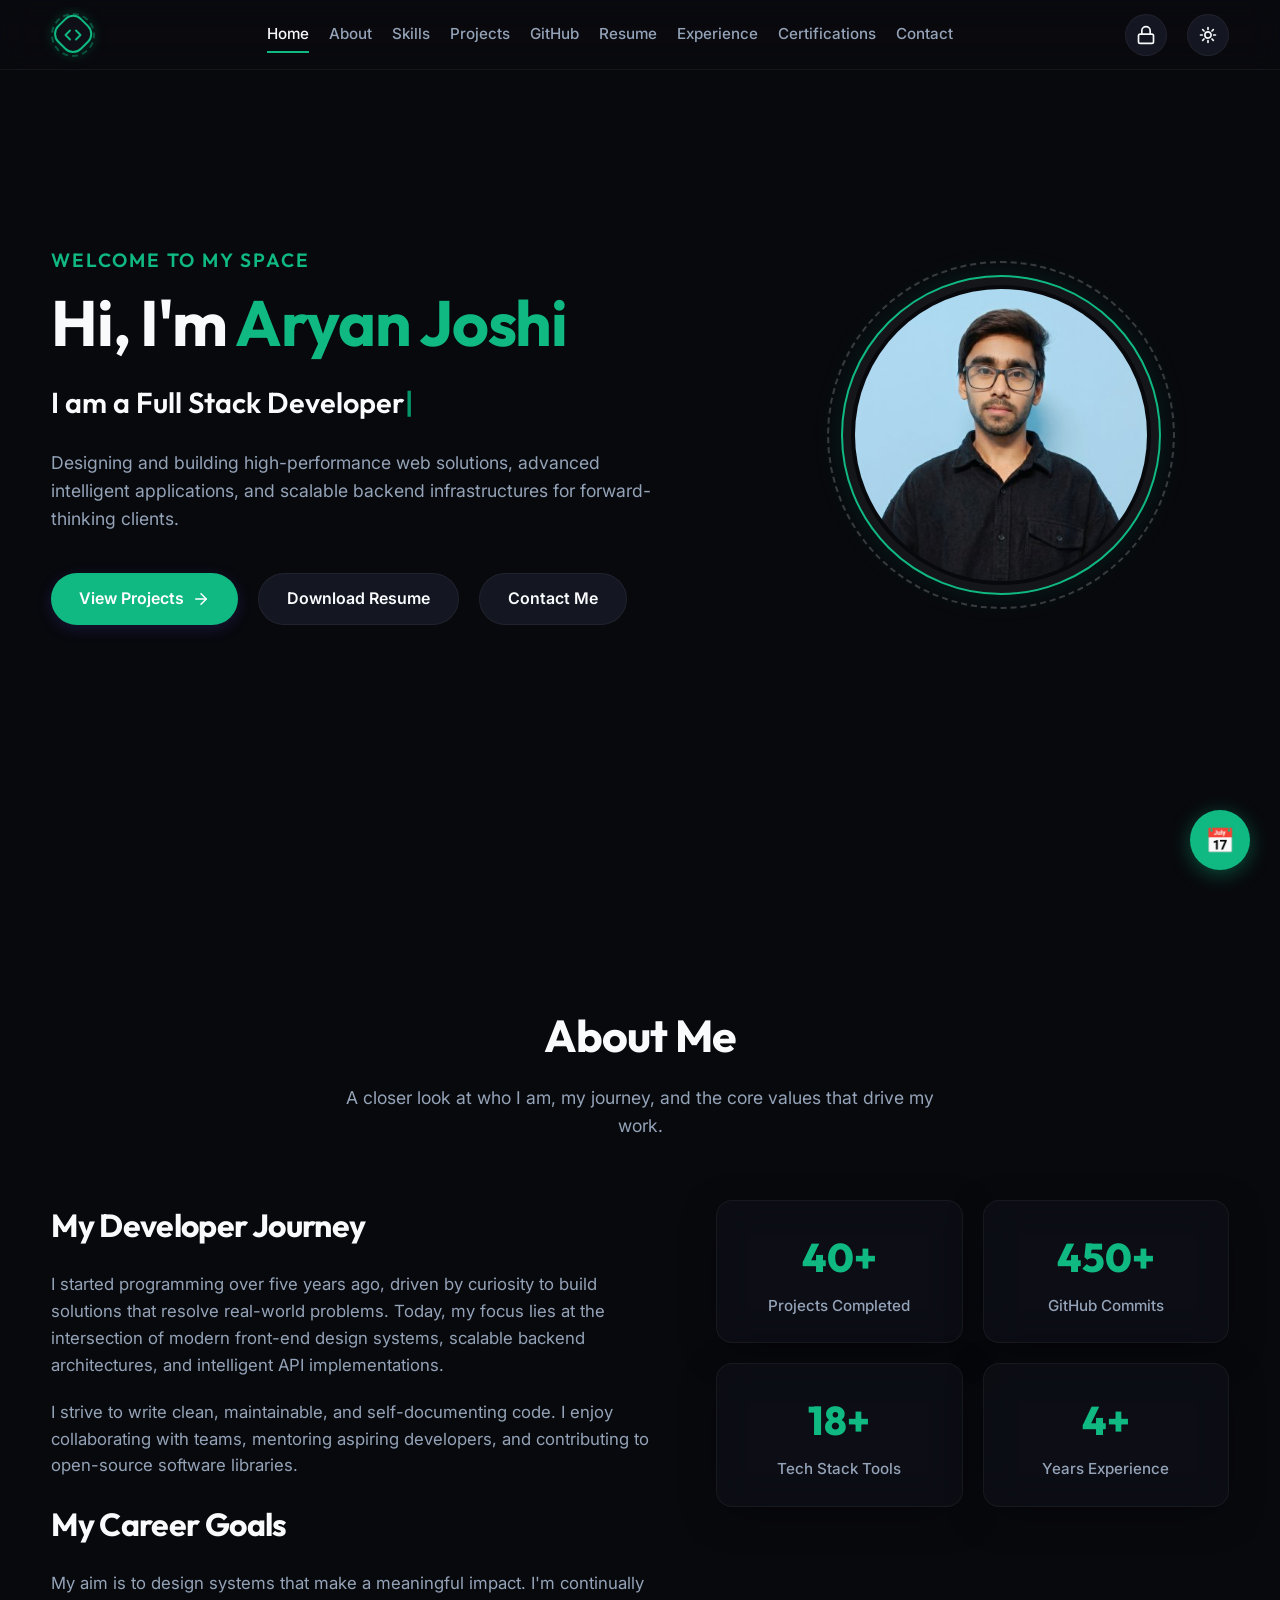
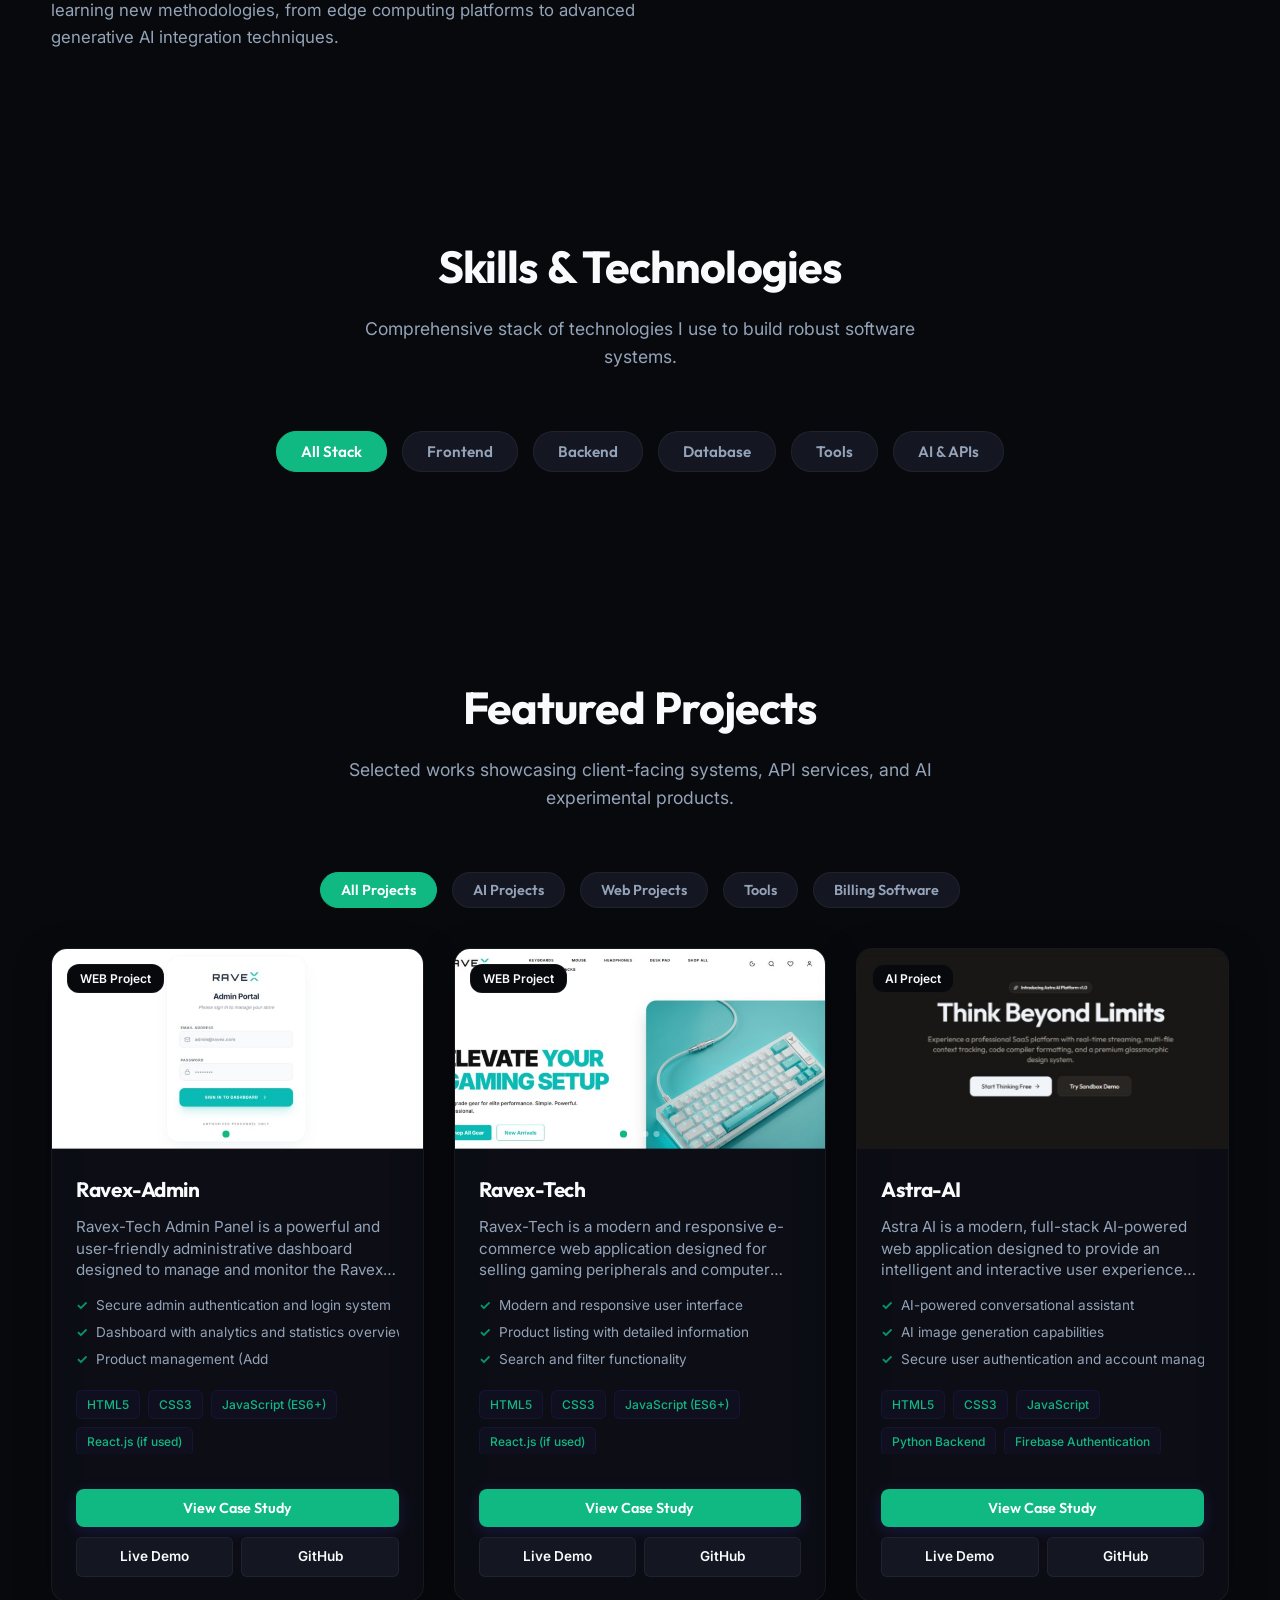
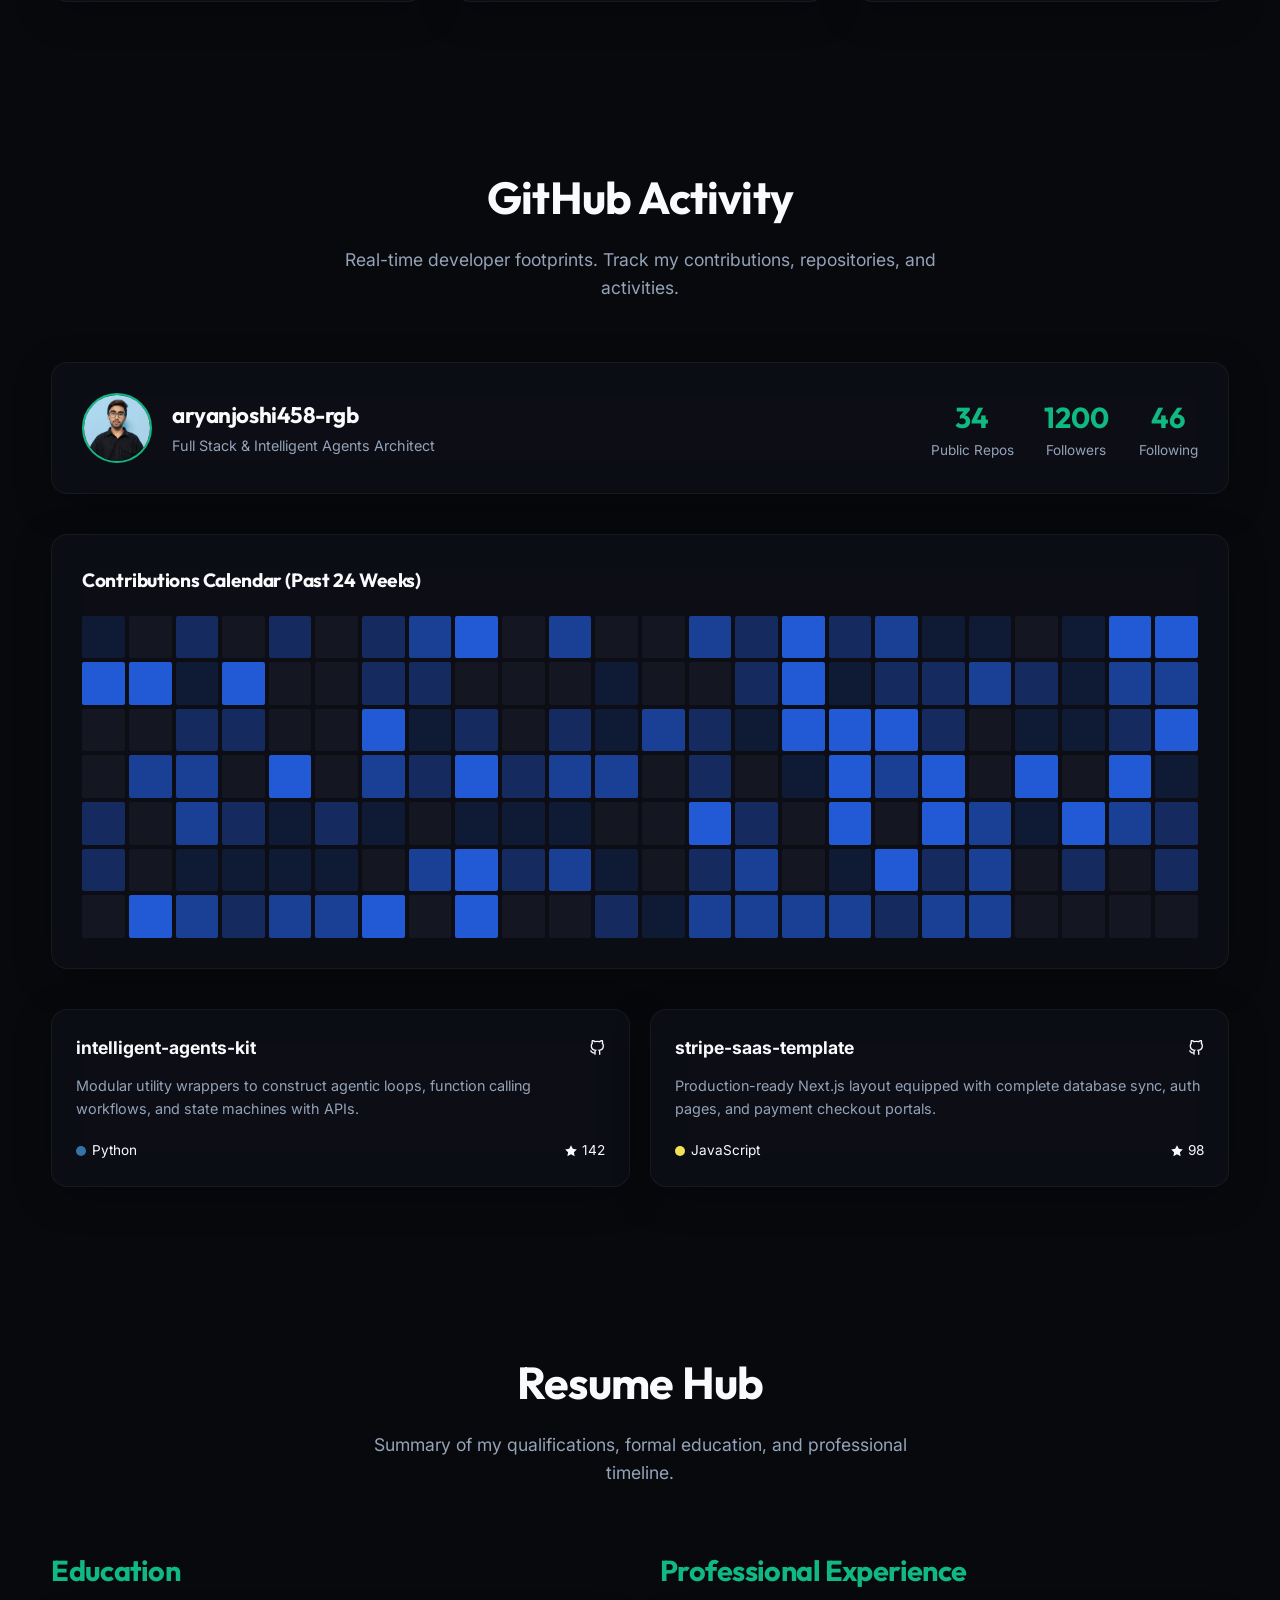
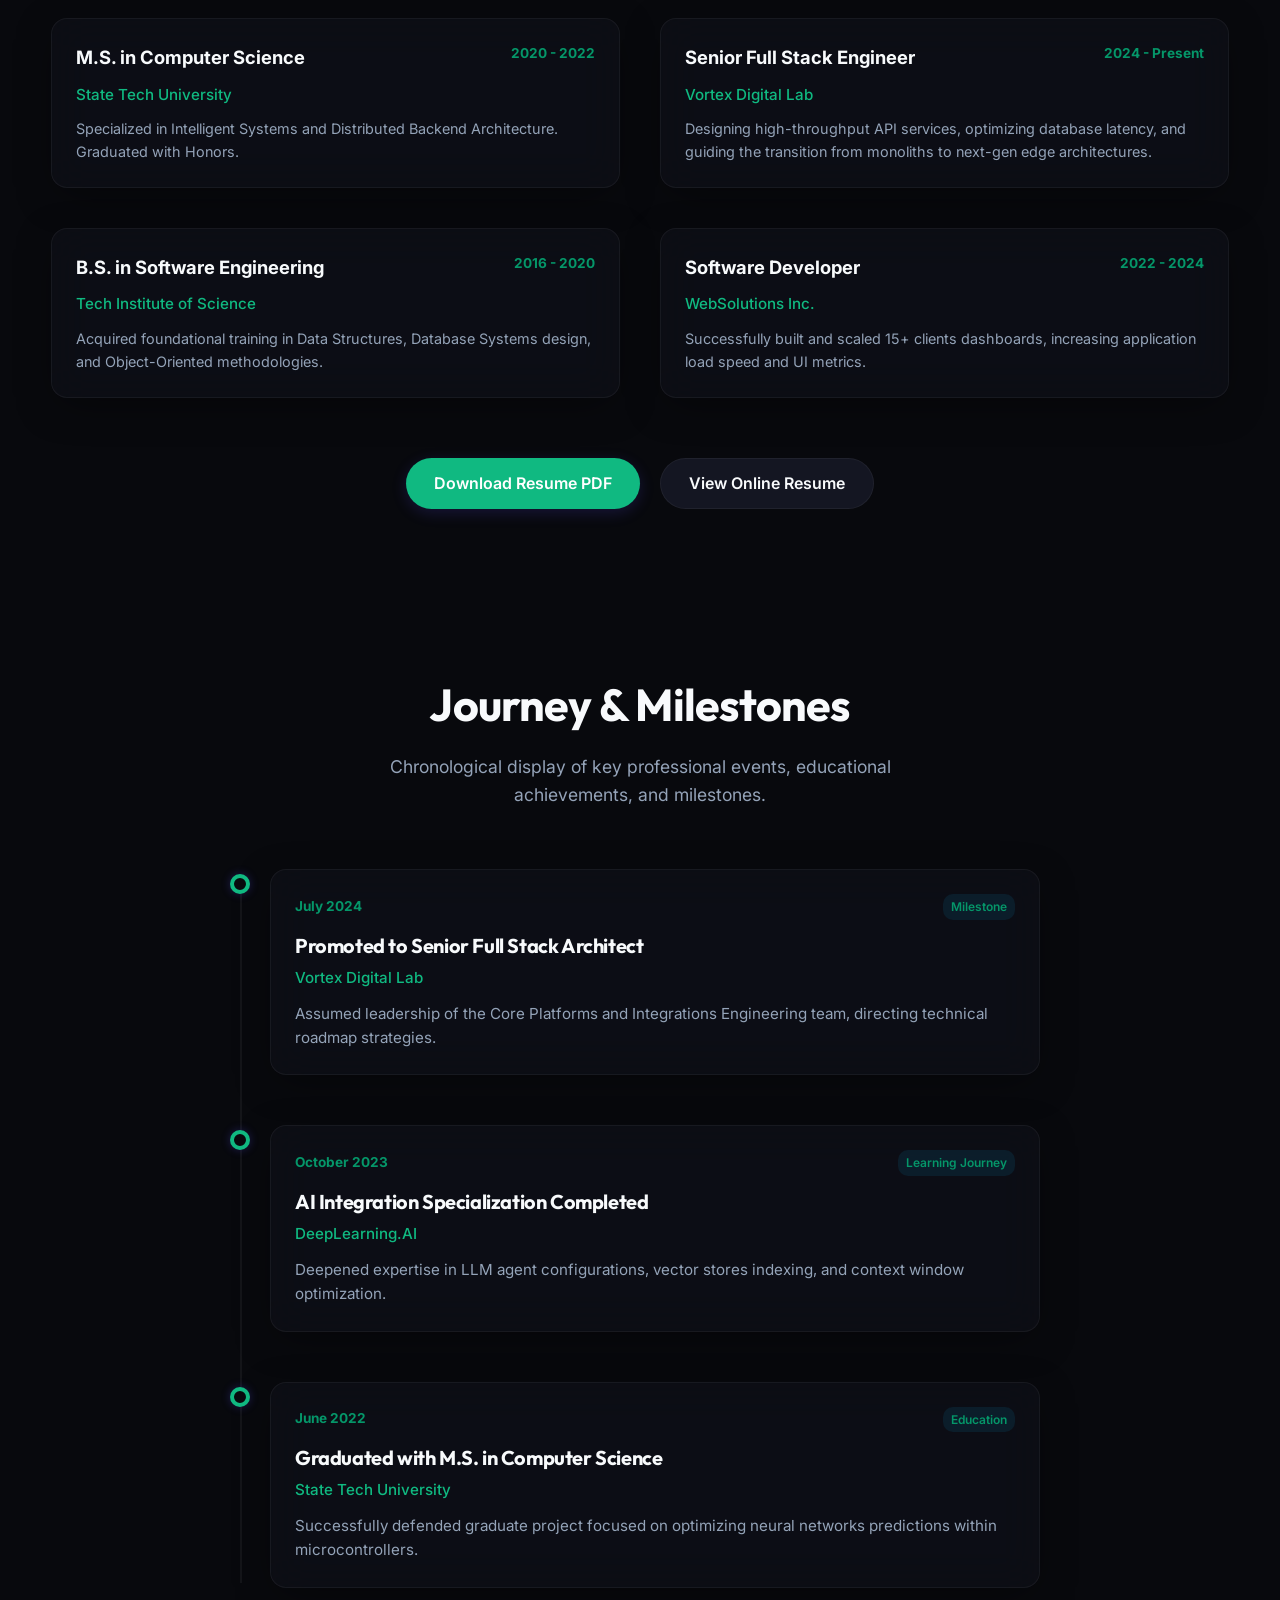
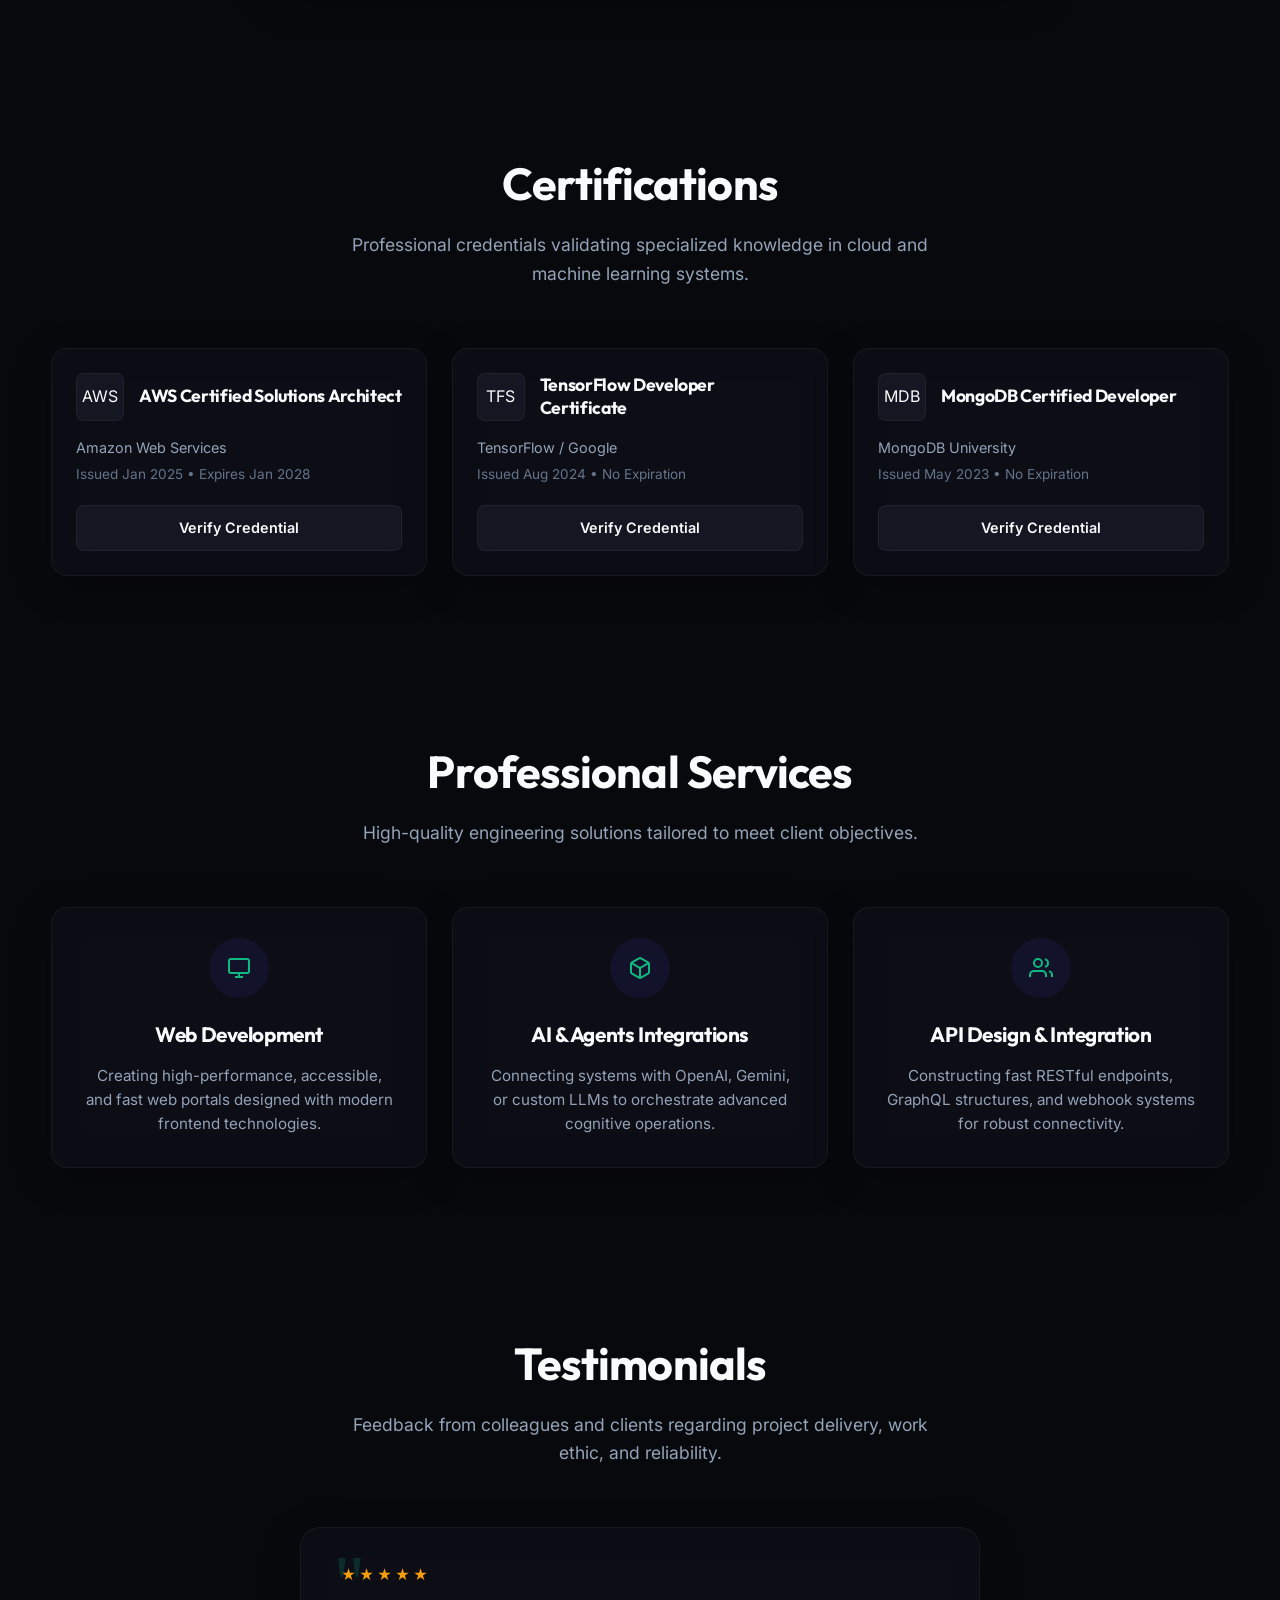
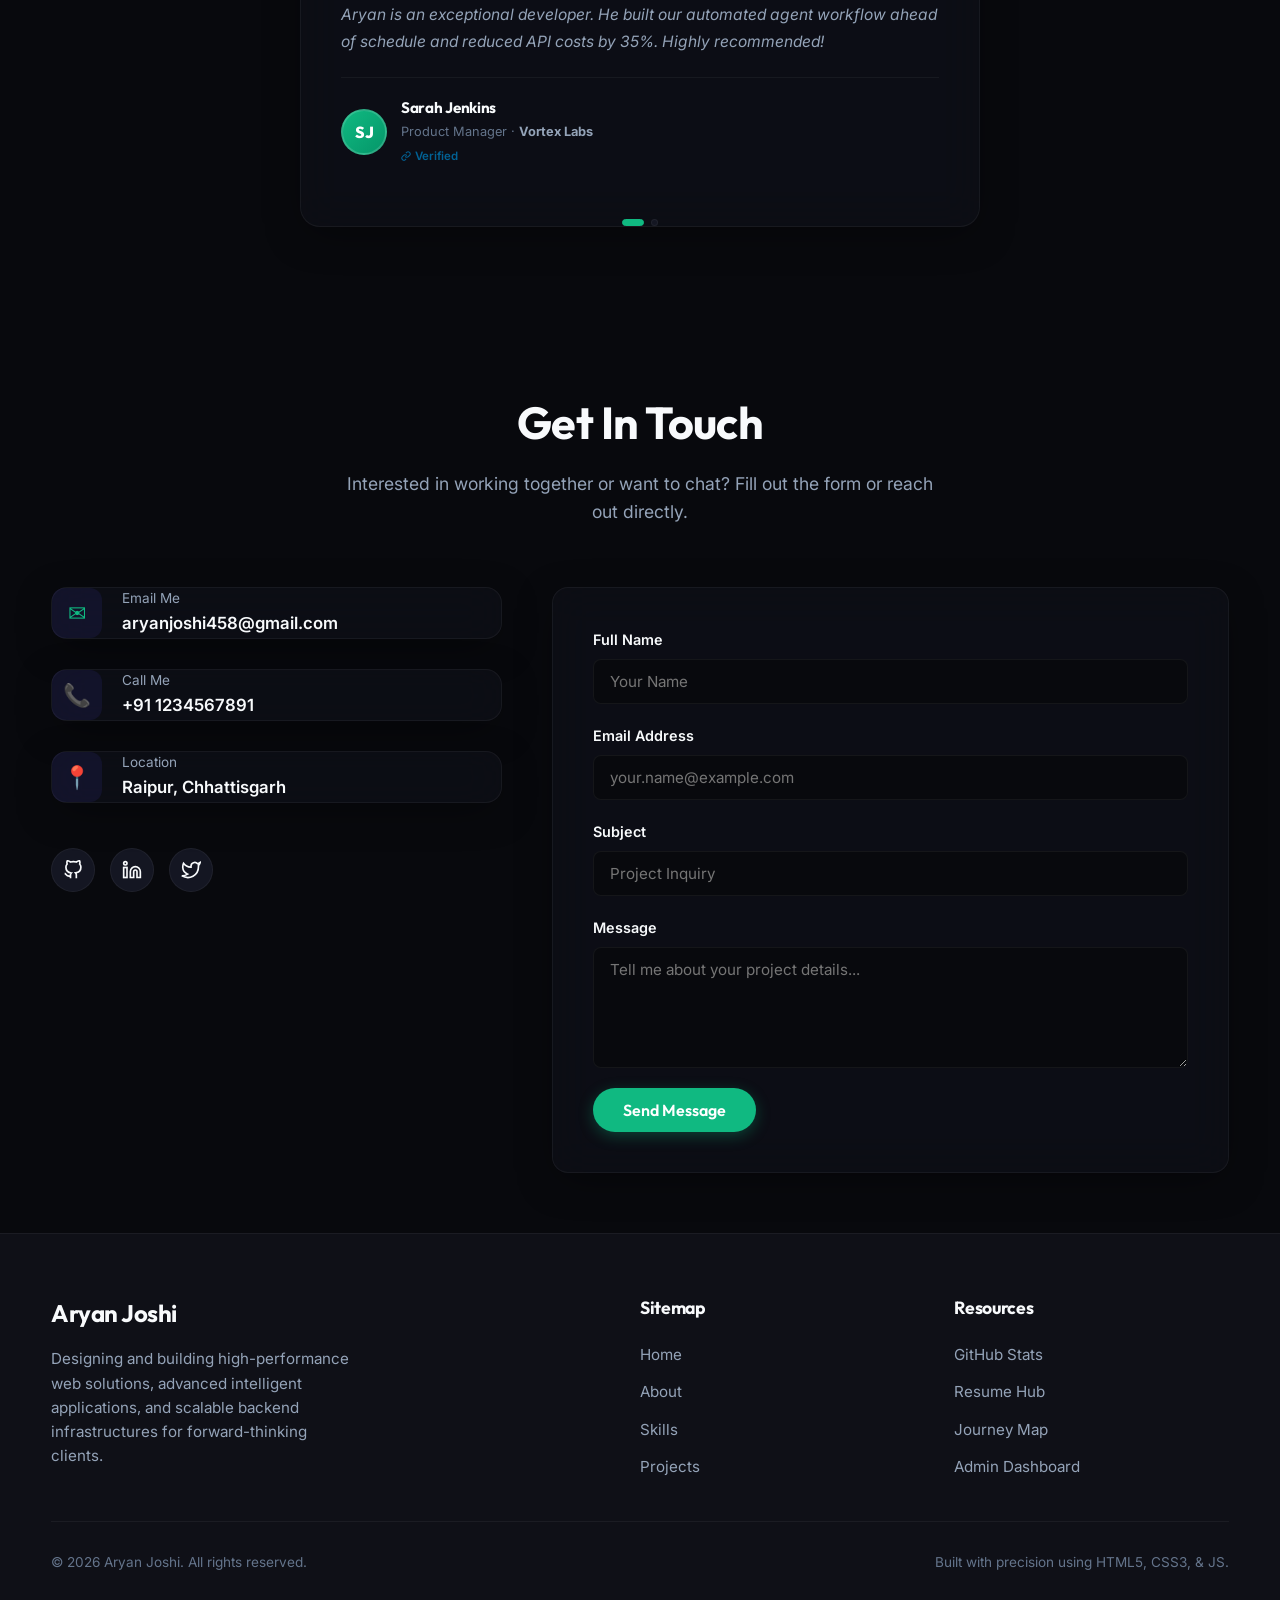
==== commit 474ffdc5: "Fix python icon colors, admin top spacing, add right-side scroll helper, fix cropper overlay on logo" ====
--- a/index.html
+++ b/index.html
@@ -3,7 +3,7 @@
 
 <head>
     <meta charset="UTF-8">
-    <meta name="viewport" content="width=device-width, initial-scale=1.0">
+    <meta name="viewport" content="width=device-width, initial-scale=1.0, maximum-scale=1.0, user-scalable=no">
 
     <!-- SEO Optimization -->
     <title>Modern Developer Portfolio | Full Stack & AI Engineer</title>
@@ -23,6 +23,8 @@
 
     <!-- Stylesheets -->
     <link rel="stylesheet" href="assets/css/index.css?v=blue_contrib">
+    <!-- Devicon library for colored tech stack icons -->
+    <link rel="stylesheet" href="https://cdn.jsdelivr.net/gh/devicons/devicon@v2.15.1/devicon.min.css">
 </head>
 
 <body>
@@ -182,132 +184,8 @@
             <button class="skill-tab" data-skill-cat="tools">Tools</button>
             <button class="skill-tab" data-skill-cat="ai">AI & APIs</button>
         </div>
-        <div class="skills-grid">
-            <!-- Frontend -->
-            <div class="skill-card glass-panel reveal" data-skill-type="frontend">
-                <div class="skill-info">
-                    <div class="skill-icon">HTML</div>
-                    <div class="skill-name">HTML5 / Semantic UI</div>
-                </div>
-                <div class="progress-bar-container">
-                    <div class="progress-bar" data-val="95"></div>
-                </div>
-                <span class="skill-percent">95%</span>
-            </div>
-            <div class="skill-card glass-panel reveal" data-skill-type="frontend">
-                <div class="skill-info">
-                    <div class="skill-icon">CSS</div>
-                    <div class="skill-name">CSS3 / Flexbox / Grid</div>
-                </div>
-                <div class="progress-bar-container">
-                    <div class="progress-bar" data-val="90"></div>
-                </div>
-                <span class="skill-percent">90%</span>
-            </div>
-            <div class="skill-card glass-panel reveal" data-skill-type="frontend">
-                <div class="skill-info">
-                    <div class="skill-icon">JS</div>
-                    <div class="skill-name">JavaScript (ES6+)</div>
-                </div>
-                <div class="progress-bar-container">
-                    <div class="progress-bar" data-val="92"></div>
-                </div>
-                <span class="skill-percent">92%</span>
-            </div>
-            <div class="skill-card glass-panel reveal" data-skill-type="frontend">
-                <div class="skill-info">
-                    <div class="skill-icon">React</div>
-                    <div class="skill-name">React / Next.js</div>
-                </div>
-                <div class="progress-bar-container">
-                    <div class="progress-bar" data-val="88"></div>
-                </div>
-                <span class="skill-percent">88%</span>
-            </div>
-            <!-- Backend -->
-            <div class="skill-card glass-panel reveal" data-skill-type="backend">
-                <div class="skill-info">
-                    <div class="skill-icon">Node</div>
-                    <div class="skill-name">Node.js / Express.js</div>
-                </div>
-                <div class="progress-bar-container">
-                    <div class="progress-bar" data-val="85"></div>
-                </div>
-                <span class="skill-percent">85%</span>
-            </div>
-            <div class="skill-card glass-panel reveal" data-skill-type="backend">
-                <div class="skill-info">
-                    <div class="skill-icon">Py</div>
-                    <div class="skill-name">Python / FastAPI</div>
-                </div>
-                <div class="progress-bar-container">
-                    <div class="progress-bar" data-val="80"></div>
-                </div>
-                <span class="skill-percent">80%</span>
-            </div>
-            <!-- Database -->
-            <div class="skill-card glass-panel reveal" data-skill-type="database">
-                <div class="skill-info">
-                    <div class="skill-icon">DB</div>
-                    <div class="skill-name">MongoDB / Mongoose</div>
-                </div>
-                <div class="progress-bar-container">
-                    <div class="progress-bar" data-val="82"></div>
-                </div>
-                <span class="skill-percent">82%</span>
-            </div>
-            <div class="skill-card glass-panel reveal" data-skill-type="database">
-                <div class="skill-info">
-                    <div class="skill-icon">SQL</div>
-                    <div class="skill-name">MySQL / PostgreSQL</div>
-                </div>
-                <div class="progress-bar-container">
-                    <div class="progress-bar" data-val="78"></div>
-                </div>
-                <span class="skill-percent">78%</span>
-            </div>
-            <!-- Tools -->
-            <div class="skill-card glass-panel reveal" data-skill-type="tools">
-                <div class="skill-info">
-                    <div class="skill-icon">Git</div>
-                    <div class="skill-name">Git & GitHub Actions</div>
-                </div>
-                <div class="progress-bar-container">
-                    <div class="progress-bar" data-val="90"></div>
-                </div>
-                <span class="skill-percent">90%</span>
-            </div>
-            <div class="skill-card glass-panel reveal" data-skill-type="tools">
-                <div class="skill-info">
-                    <div class="skill-icon">VS</div>
-                    <div class="skill-name">VS Code / Dev Tools</div>
-                </div>
-                <div class="progress-bar-container">
-                    <div class="progress-bar" data-val="95"></div>
-                </div>
-                <span class="skill-percent">95%</span>
-            </div>
-            <!-- AI -->
-            <div class="skill-card glass-panel reveal" data-skill-type="ai">
-                <div class="skill-info">
-                    <div class="skill-icon">AI</div>
-                    <div class="skill-name">Gemini / OpenAI API</div>
-                </div>
-                <div class="progress-bar-container">
-                    <div class="progress-bar" data-val="88"></div>
-                </div>
-                <span class="skill-percent">88%</span>
-            </div>
-            <div class="skill-card glass-panel reveal" data-skill-type="ai">
-                <div class="skill-info">
-                    <div class="skill-icon">Int</div>
-                    <div class="skill-name">LangChain / Agentic Tools</div>
-                </div>
-                <div class="progress-bar-container">
-                    <div class="progress-bar" data-val="80"></div>
-                </div>
-                <span class="skill-percent">80%</span>
-            </div>
+        <div class="skills-grid" id="skills-grid">
+            <!-- Dynamic skills list loaded via JavaScript -->
         </div>
     </section>
 
--- a/assets/css/index.css
+++ b/assets/css/index.css
@@ -1809,14 +1809,15 @@
 /* Responsive Design */
 @media (max-width: 1024px) {
     section {
-        padding: 80px 5% 50px;
+        padding: 60px 5% 40px;
     }
 
     .hero {
         flex-direction: column;
         text-align: center;
         justify-content: center;
-        padding-top: 140px;
+        padding-top: 100px;
+        gap: 30px;
     }
 
     .hero-content {
@@ -1824,7 +1825,8 @@
     }
 
     .hero-desc {
-        margin: 0 auto 30px;
+        margin: 0 auto 20px;
+        max-width: 600px;
     }
 
     .hero-buttons {
@@ -1835,44 +1837,124 @@
         order: 1;
     }
 
-    .about-grid {
-        grid-template-columns: 1fr;
-    }
-
-    .contact-grid {
-        grid-template-columns: 1fr;
-    }
-
+    .about-grid,
+    .contact-grid,
     .resume-layout {
-        grid-template-columns: 1fr;
+        grid-template-columns: 1fr !important;
+        gap: 25px;
     }
 }
 
 @media (max-width: 768px) {
+    html {
+        font-size: 14px;
+        /* Scaled down base font for smaller mobile views */
+    }
+
+    .section-header h2 {
+        font-size: 2.2rem !important;
+    }
+
+    .navbar {
+        padding: 10px 5% !important;
+    }
+
     .mobile-nav-toggle {
-        display: block;
+        display: block !important;
+        cursor: pointer;
     }
 
     .nav-links {
         position: fixed;
-        top: 70px;
+        top: 60px;
         left: -100%;
         width: 100%;
-        height: calc(100vh - 70px);
-        background: var(--bg-primary);
+        height: calc(100vh - 60px);
+        background: var(--bg-secondary);
         flex-direction: column;
+        align-items: center;
+        justify-content: flex-start;
+        gap: 25px;
         padding: 40px 0;
-        transition: left 0.4s ease;
+        transition: left 0.35s cubic-bezier(0.4, 0, 0.2, 1);
         z-index: 999;
-        backdrop-filter: blur(16px);
+        backdrop-filter: blur(20px);
+        box-shadow: 0 10px 30px rgba(0, 0, 0, 0.5);
     }
 
     .nav-links.active {
         left: 0;
     }
 
+    .projects-grid {
+        grid-template-columns: 1fr !important;
+        gap: 20px;
+    }
+
+    .skills-grid {
+        grid-template-columns: repeat(auto-fill, minmax(130px, 1fr)) !important;
+        gap: 15px;
+    }
+
     .footer-grid {
-        grid-template-columns: 1fr;
+        display: grid !important;
+        grid-template-columns: 1fr 1fr !important;
+        gap: 25px;
+        text-align: left;
+    }
+
+    .footer-brand {
+        grid-column: 1 / -1;
+        margin-bottom: 10px;
+    }
+
+    .footer-brand p {
+        margin: 0;
+    }
+}
+
+@media (max-width: 480px) {
+    .section-header h2 {
+        font-size: 1.8rem !important;
+    }
+
+    .hero-title {
+        font-size: 2.5rem !important;
+    }
+
+    .hero-buttons {
+        flex-direction: column;
+        width: 100%;
+        gap: 10px;
+    }
+
+    .hero-buttons .btn {
+        width: 100%;
+        text-align: center;
+        justify-content: center;
+    }
+
+    .nav-actions {
+        gap: 5px !important;
+    }
+
+    .about-stats {
+        grid-template-columns: 1fr !important;
+    }
+
+    .avatar-wrapper {
+        width: 220px;
+        height: 220px;
+    }
+
+    .pricing-grid {
+        grid-template-columns: 1fr !important;
+    }
+
+    /* Keep container height locked so word deleting does not cause layout jumping */
+    .hero-typing {
+        min-height: 5.5rem !important;
+        /* Larger minimum vertical block to hold wrapped typed text safely */
     }
 }
 
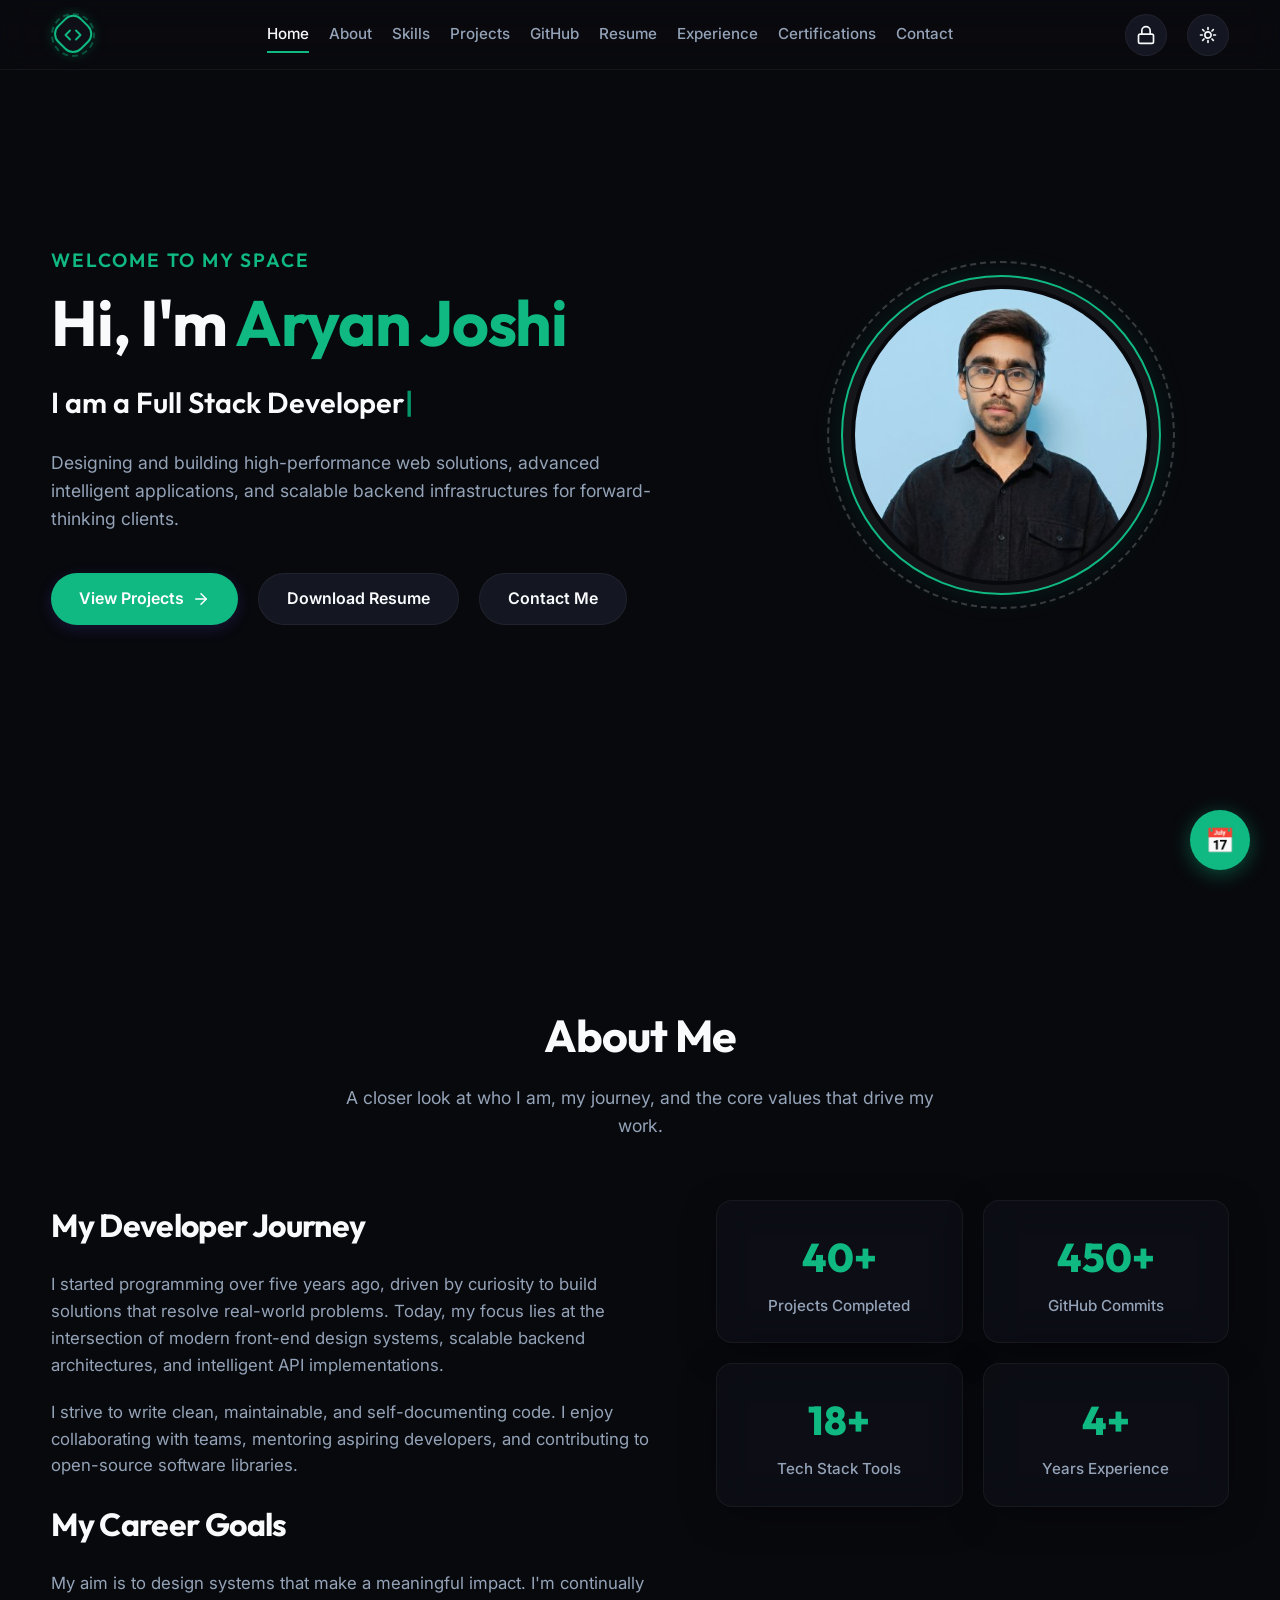
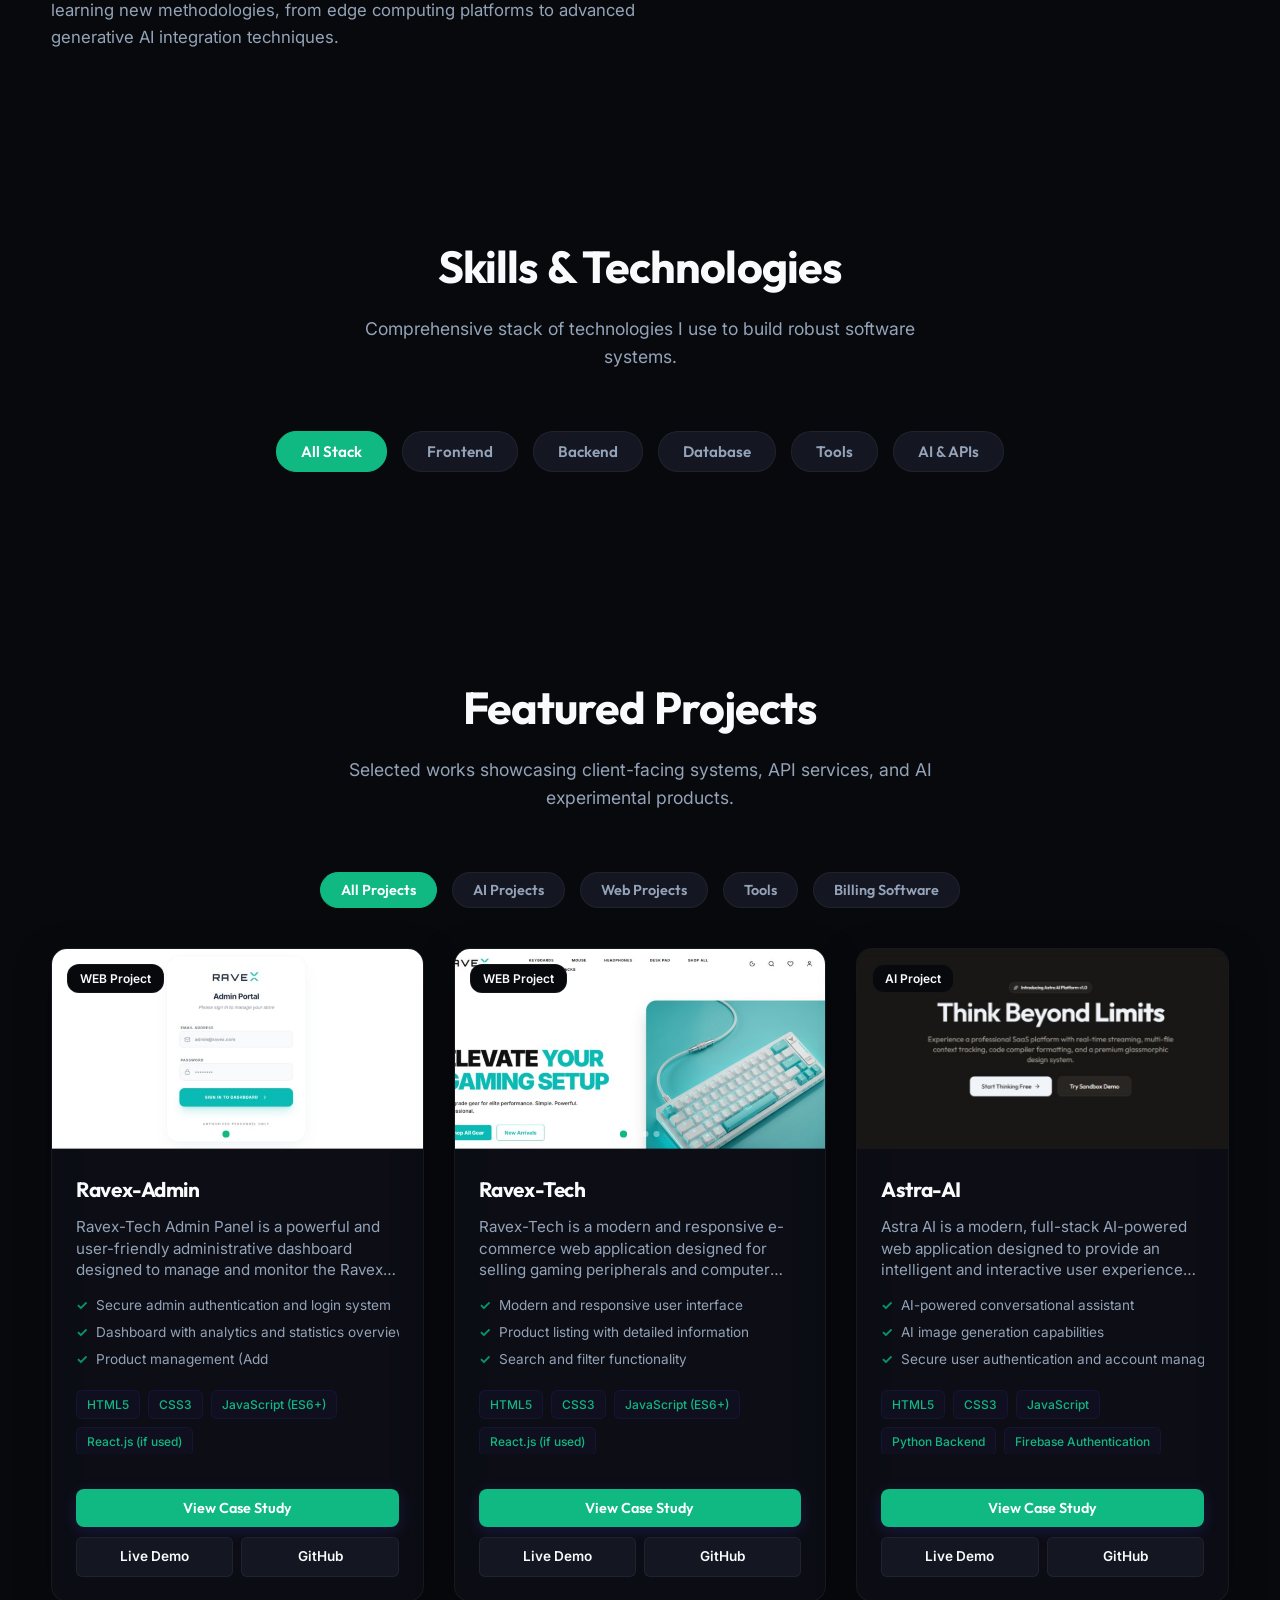
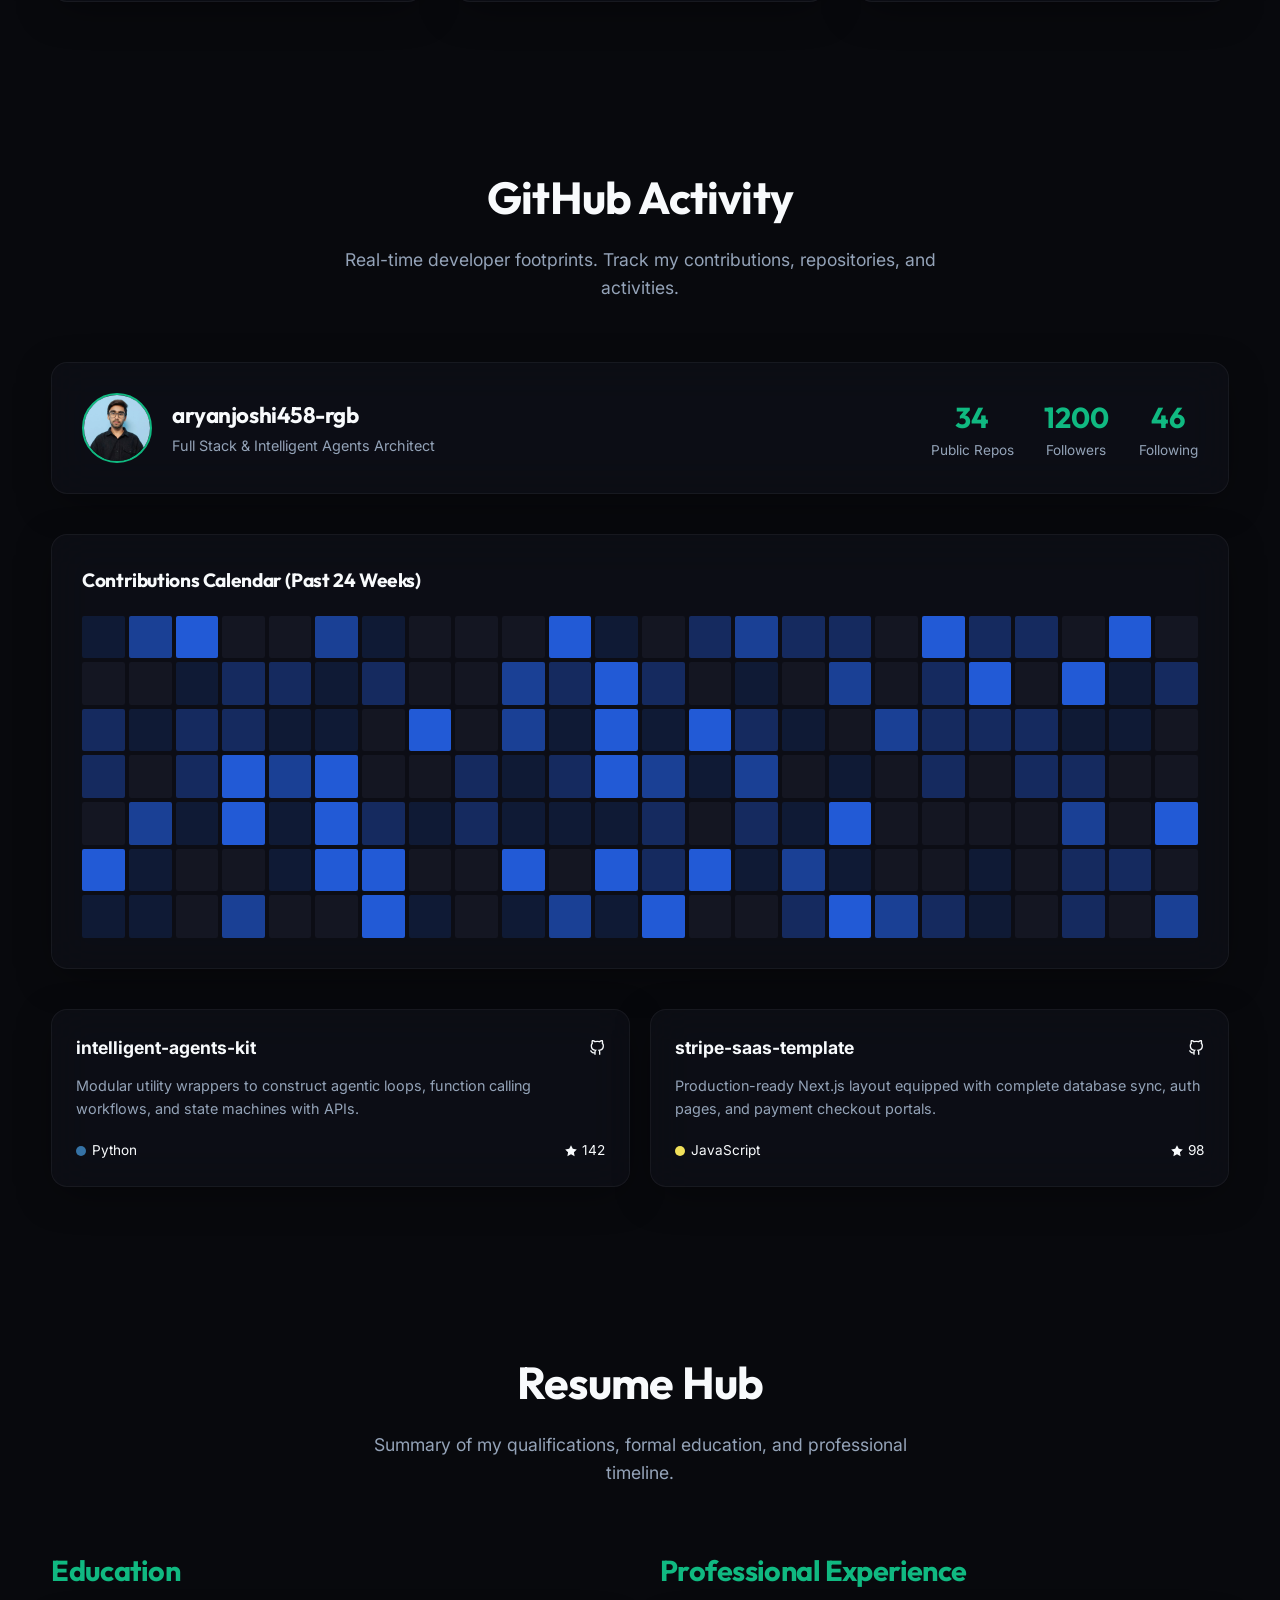
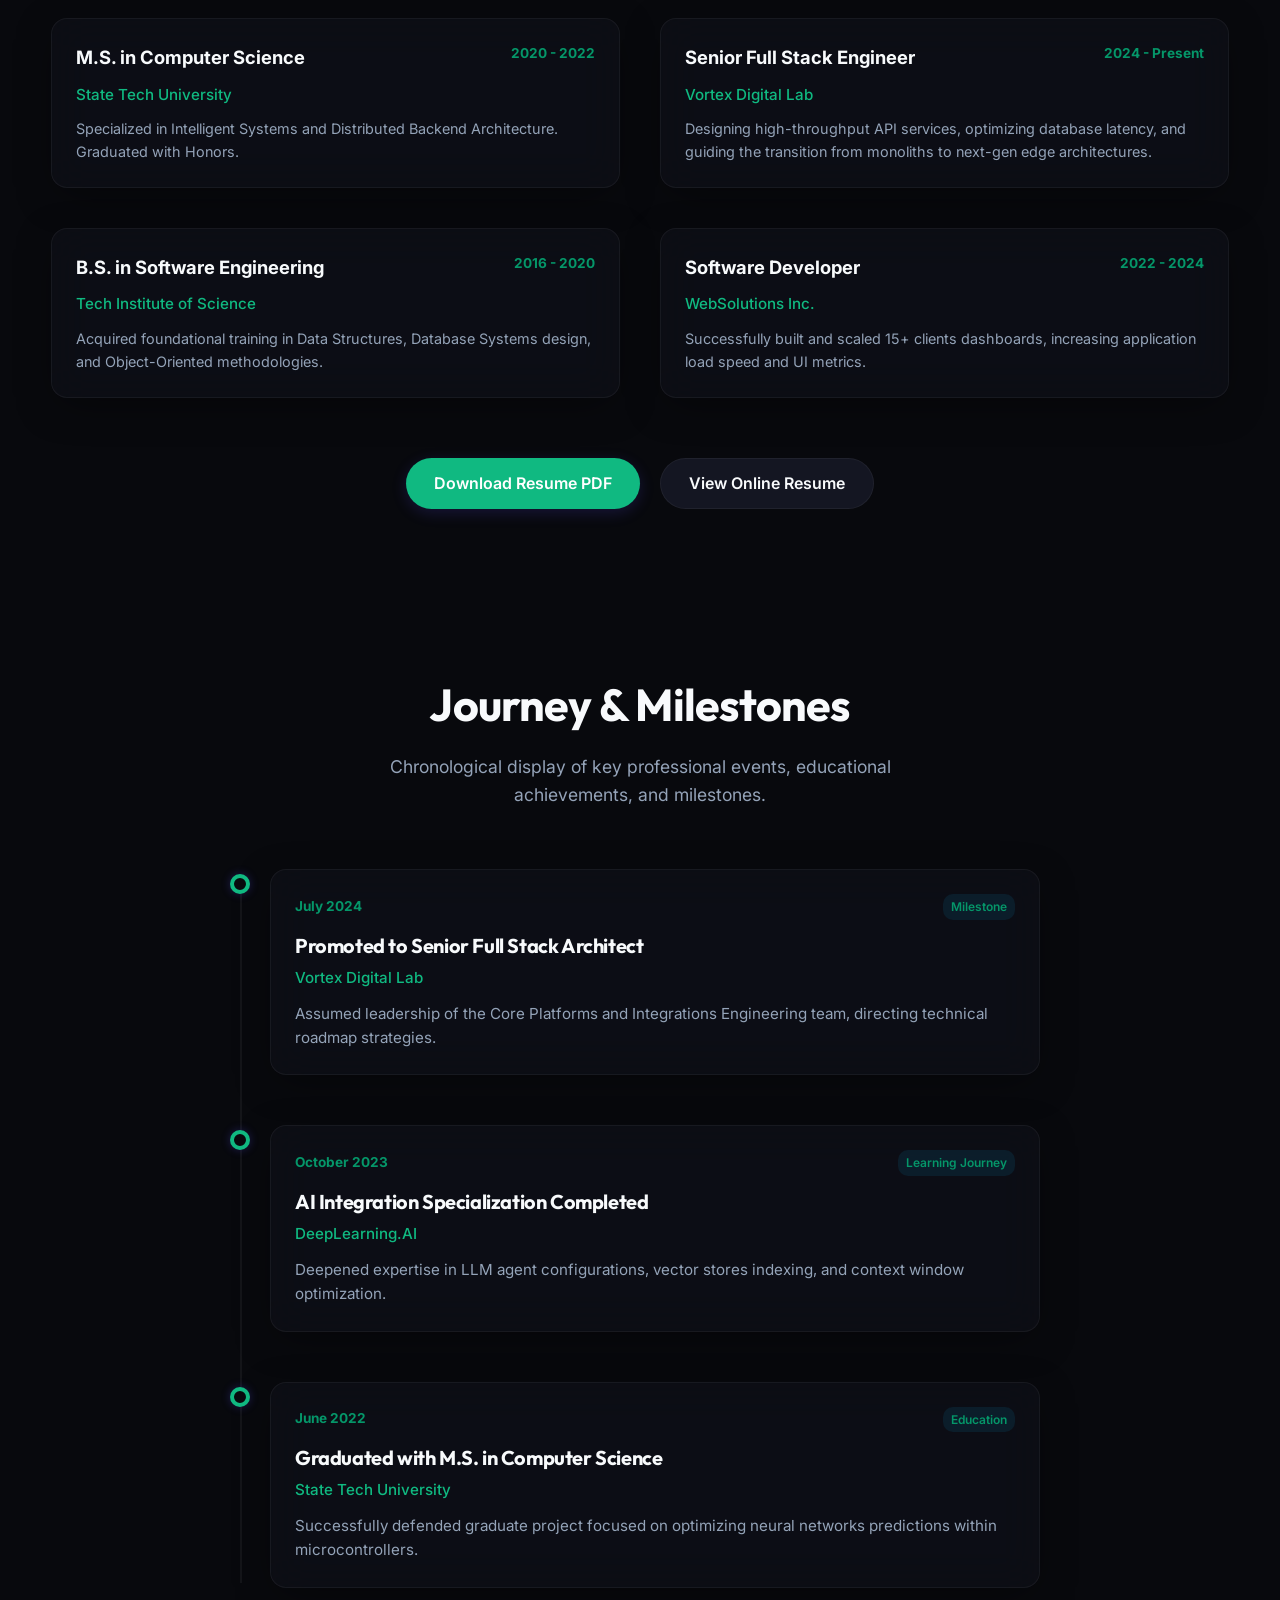
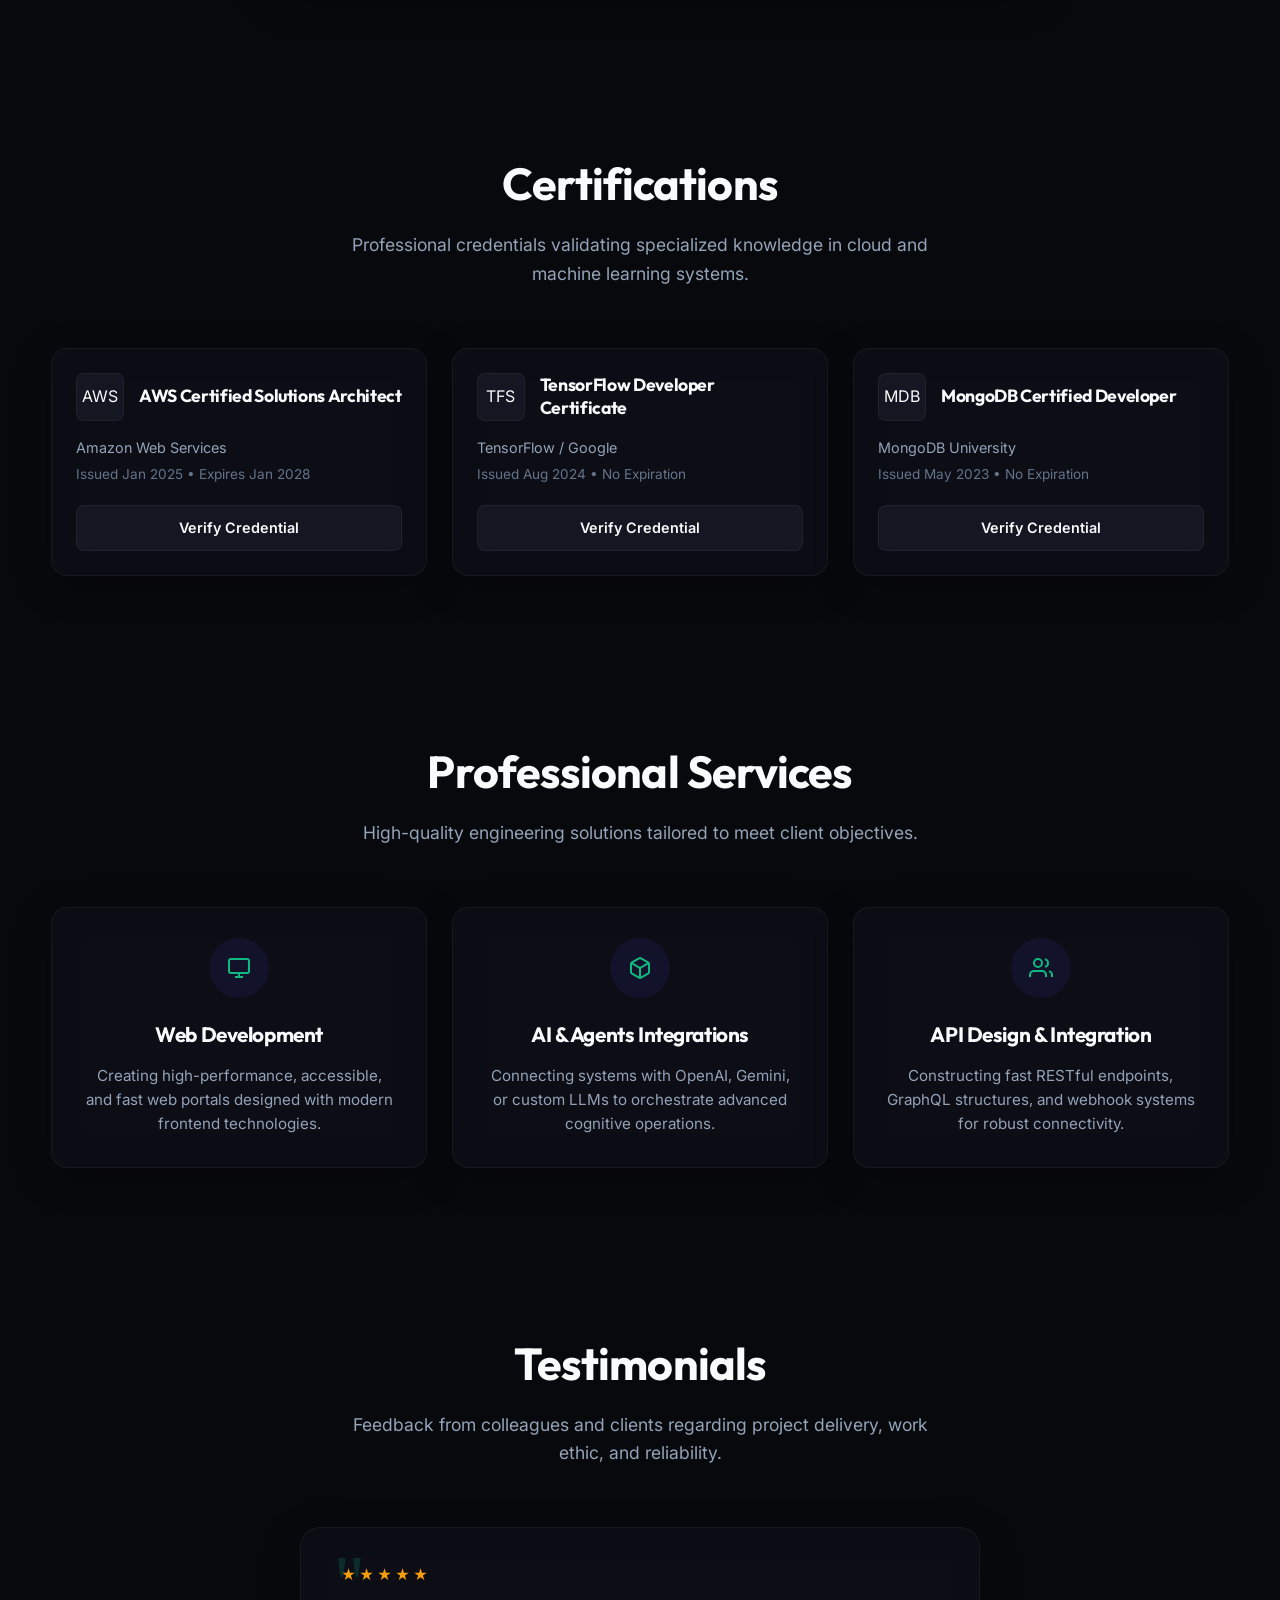
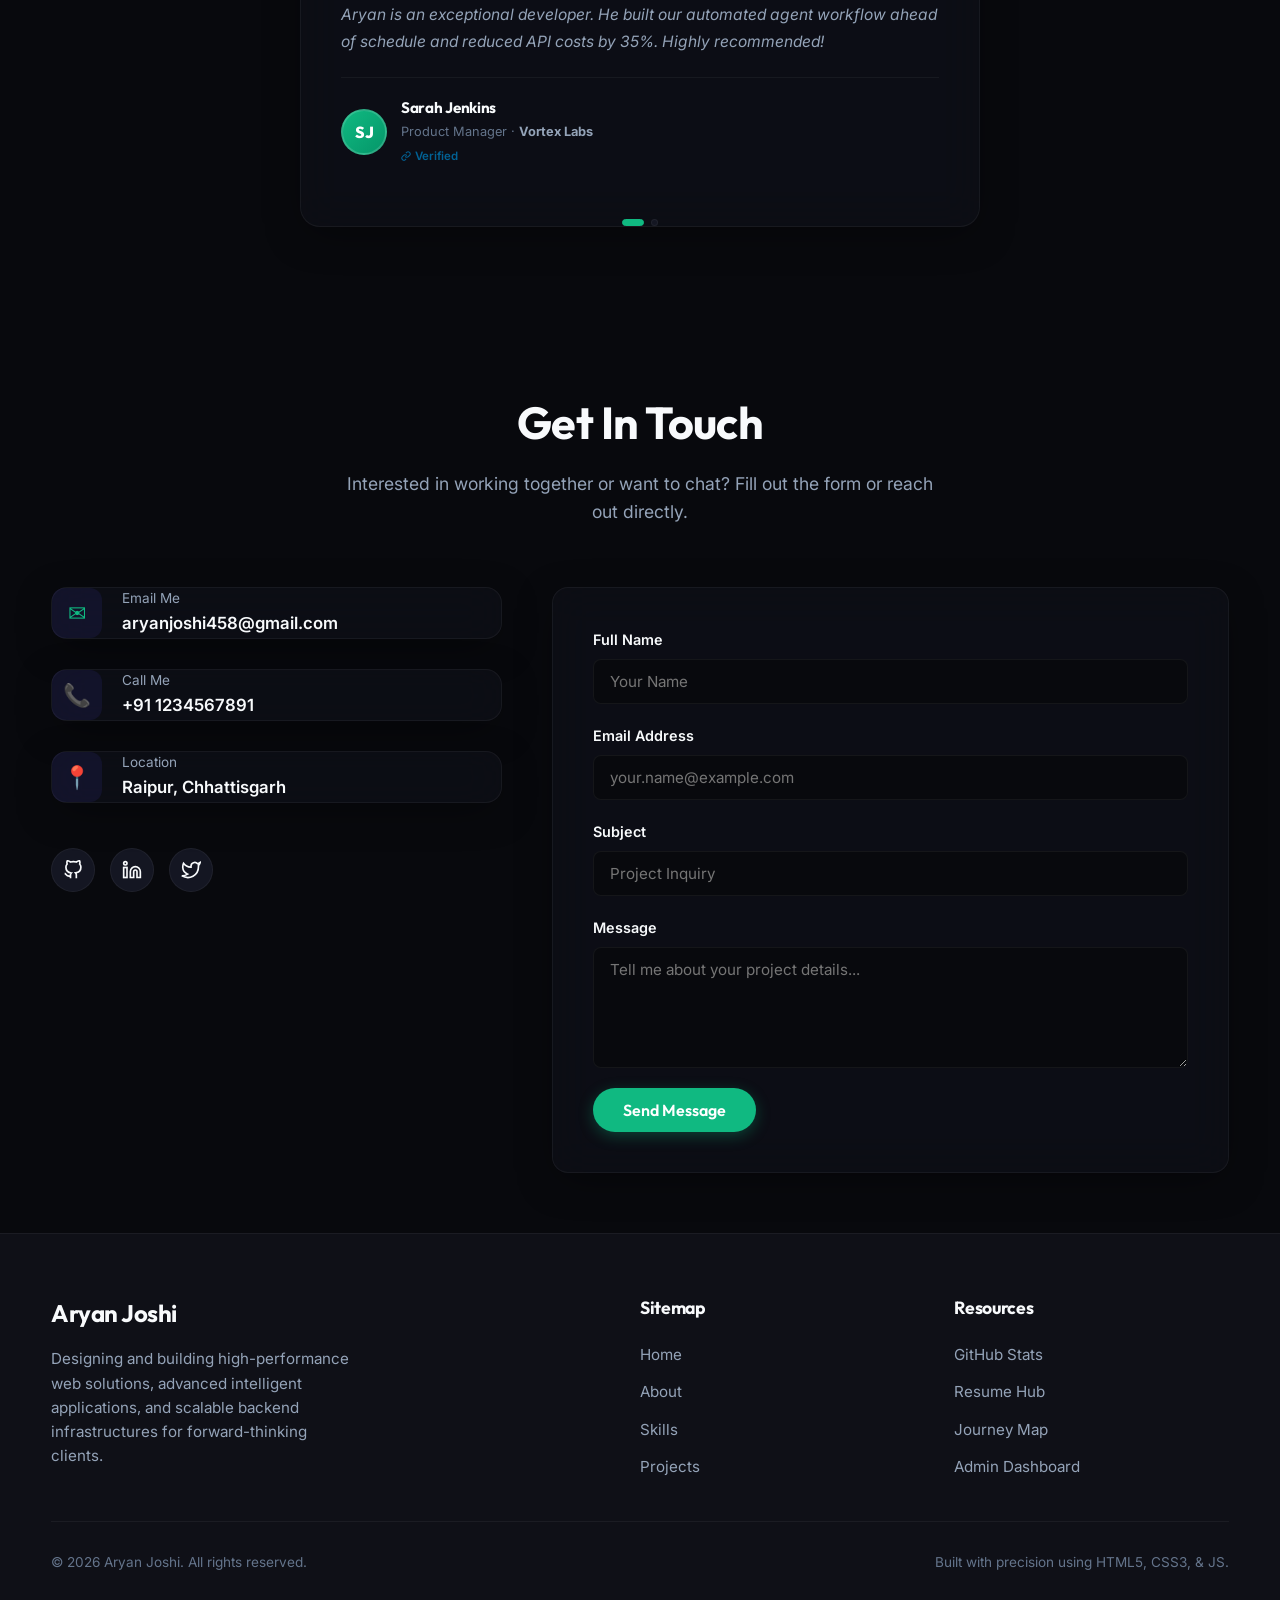
==== commit 2268947d: "Update favicon back to simple green brackets logo and format code" ====
--- a/index.html
+++ b/index.html
@@ -25,6 +25,9 @@
     <link rel="stylesheet" href="assets/css/index.css?v=blue_contrib">
     <!-- Devicon library for colored tech stack icons -->
     <link rel="stylesheet" href="https://cdn.jsdelivr.net/gh/devicons/devicon@v2.15.1/devicon.min.css">
+    <!-- Favicon -->
+    <link rel="icon" type="image/svg+xml"
+        href="data:image/svg+xml;utf8,<svg xmlns='http://www.w3.org/2000/svg' viewBox='0 0 24 24' fill='none' stroke='%2310b981' stroke-width='2.5' stroke-linecap='round' stroke-linejoin='round'><polyline points='16 18 22 12 16 6'/><polyline points='8 6 2 12 8 18'/></svg>">
 </head>
 
 <body>
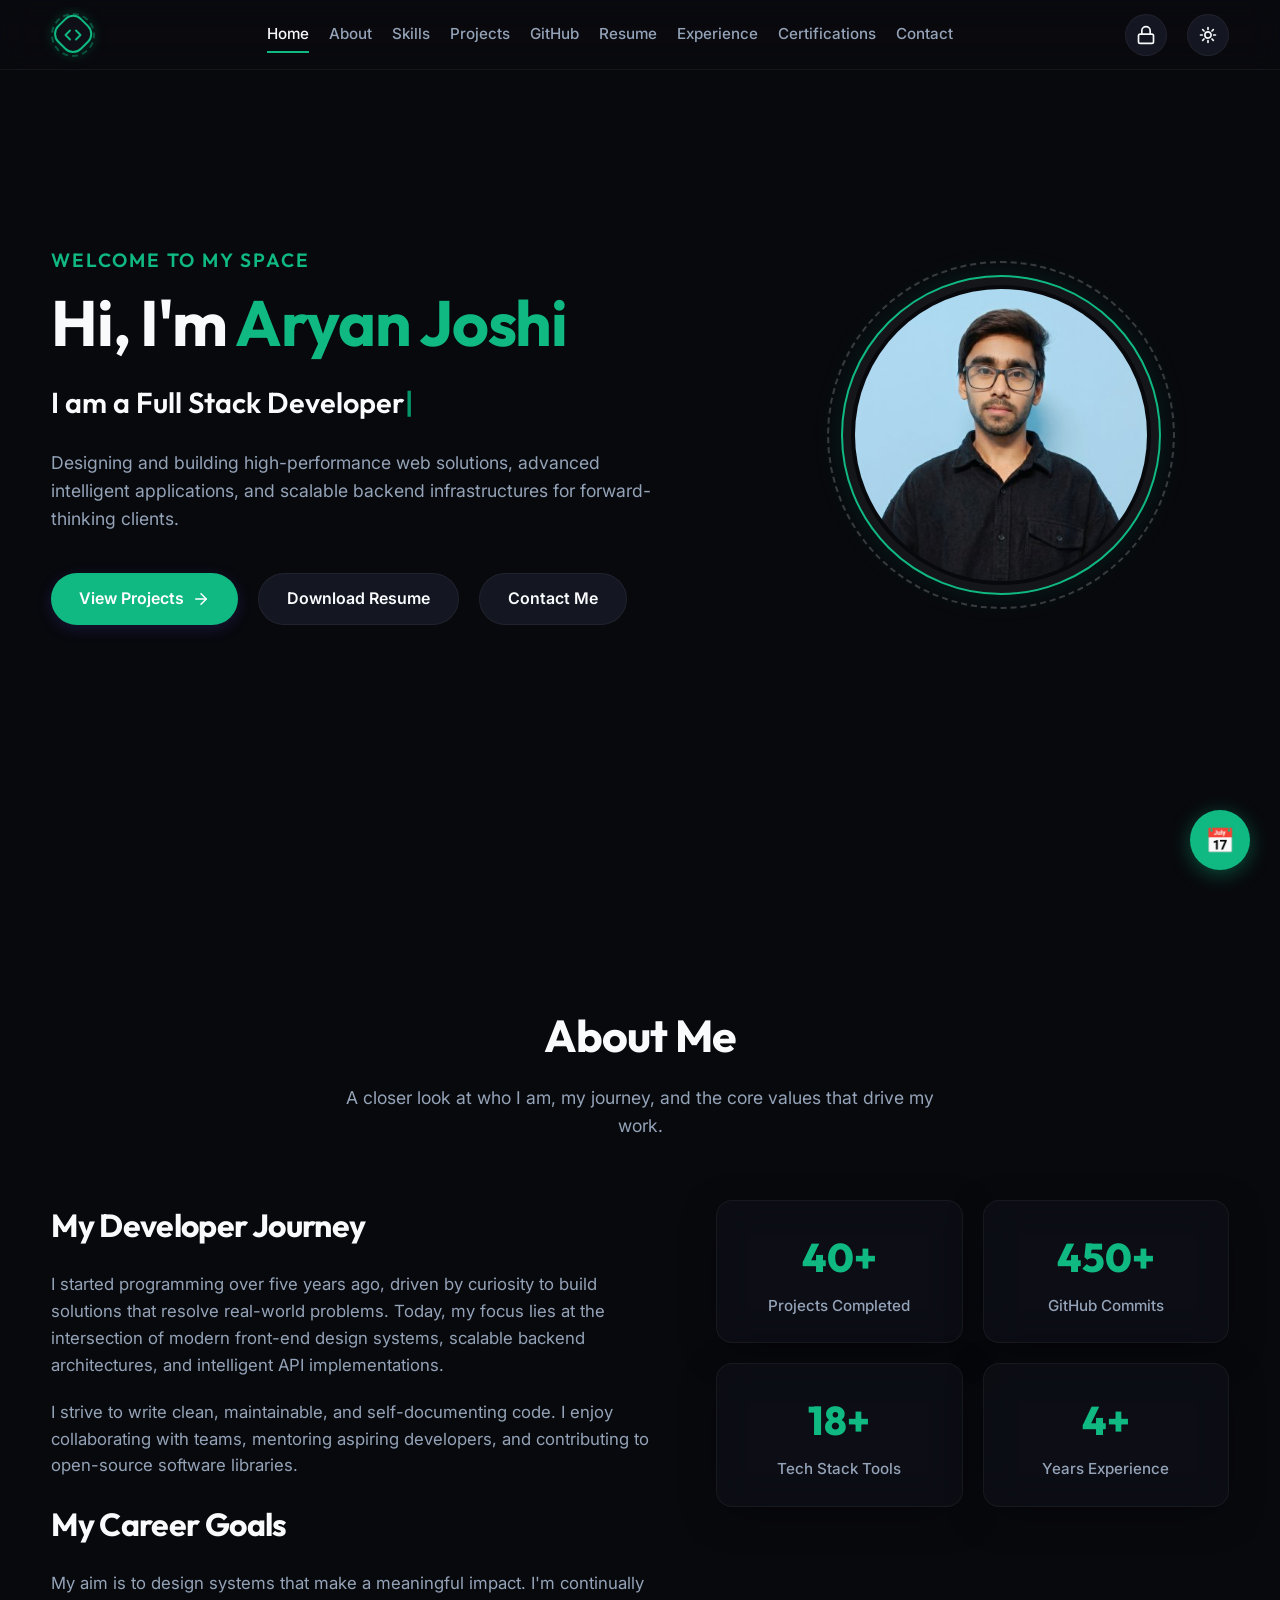
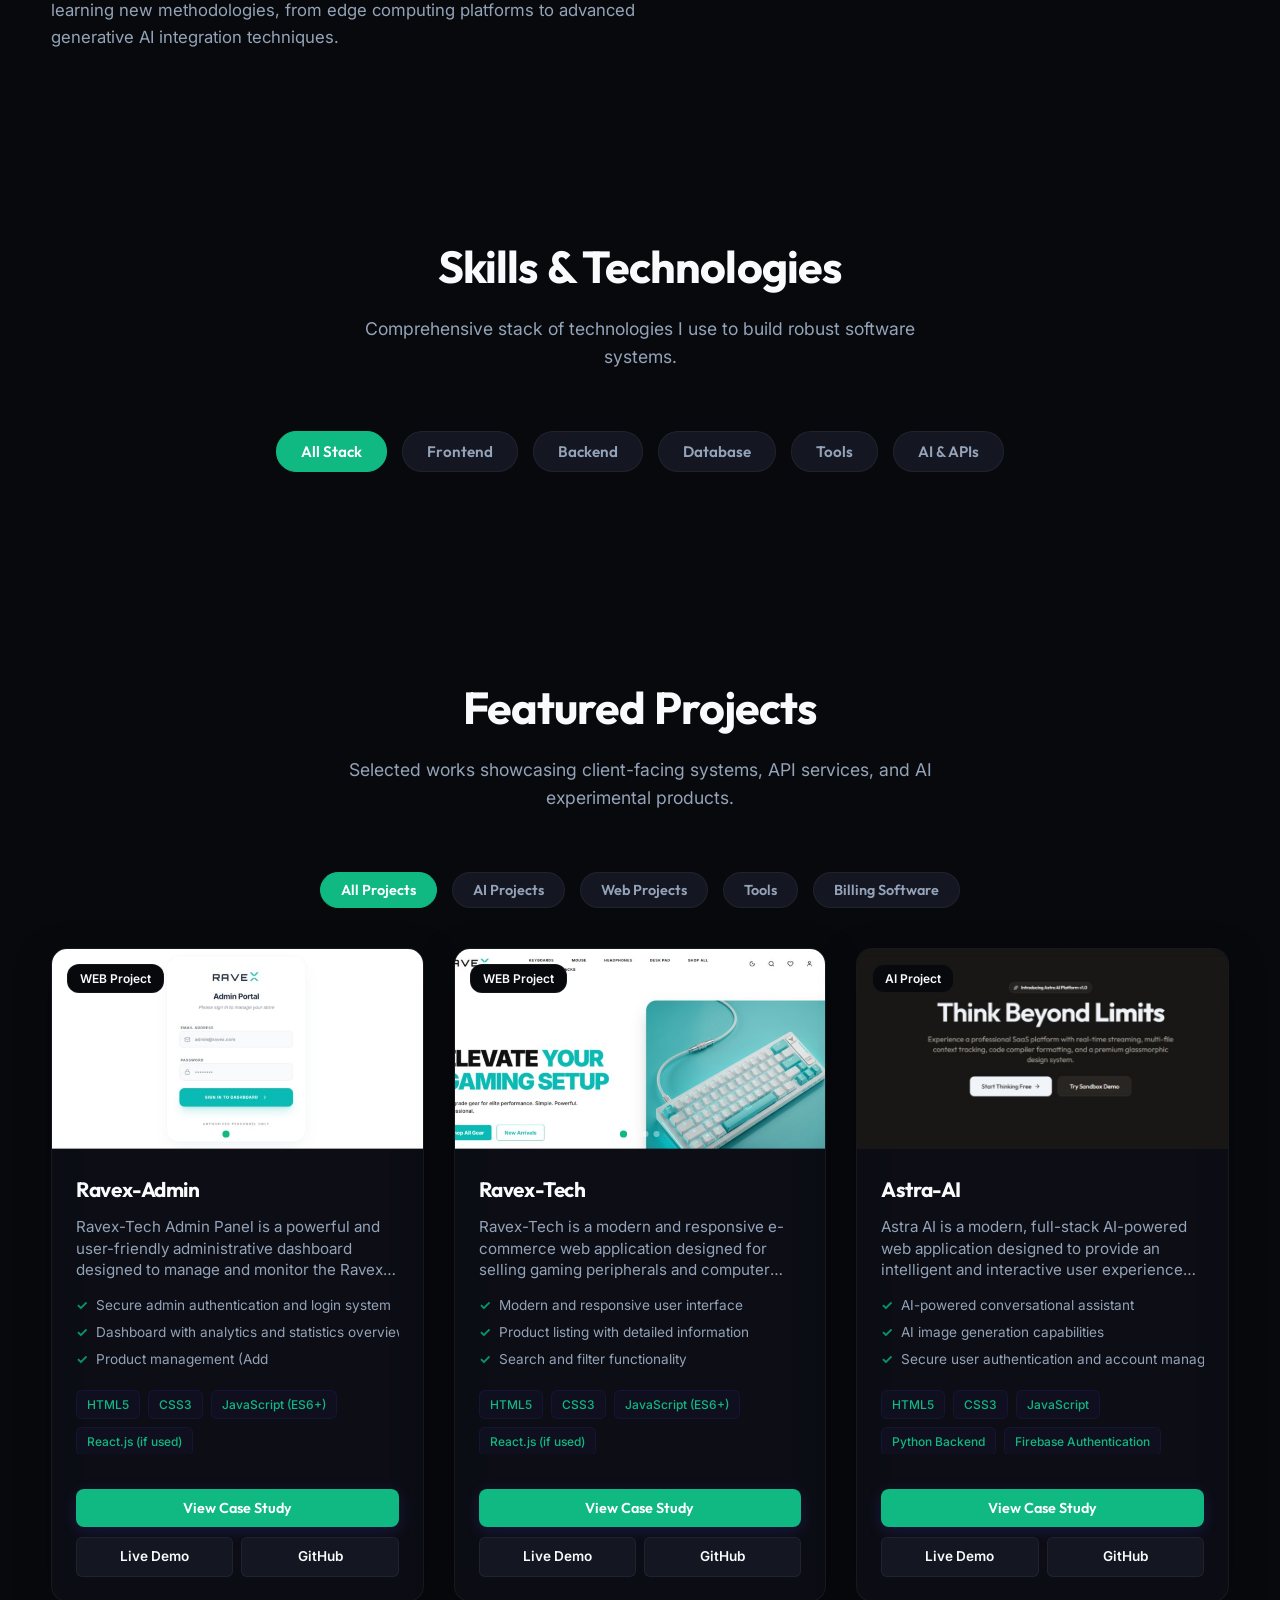
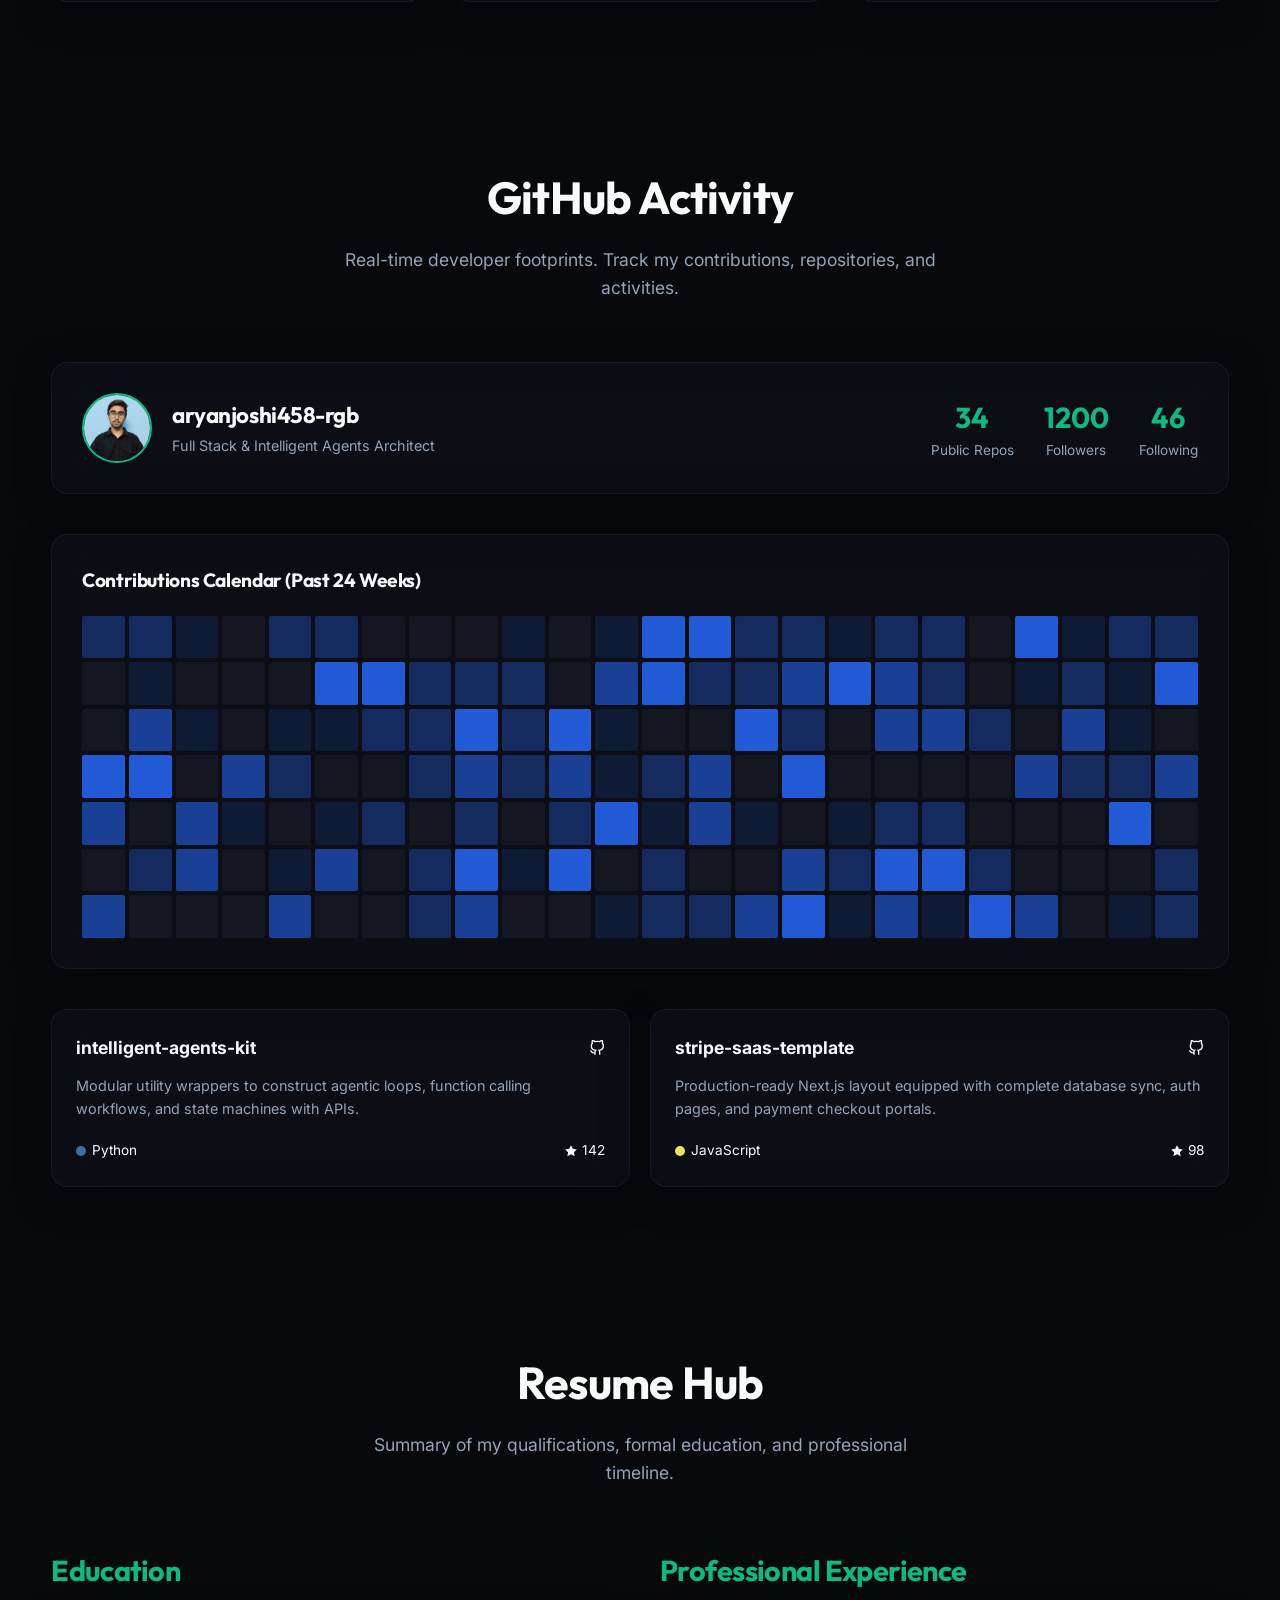
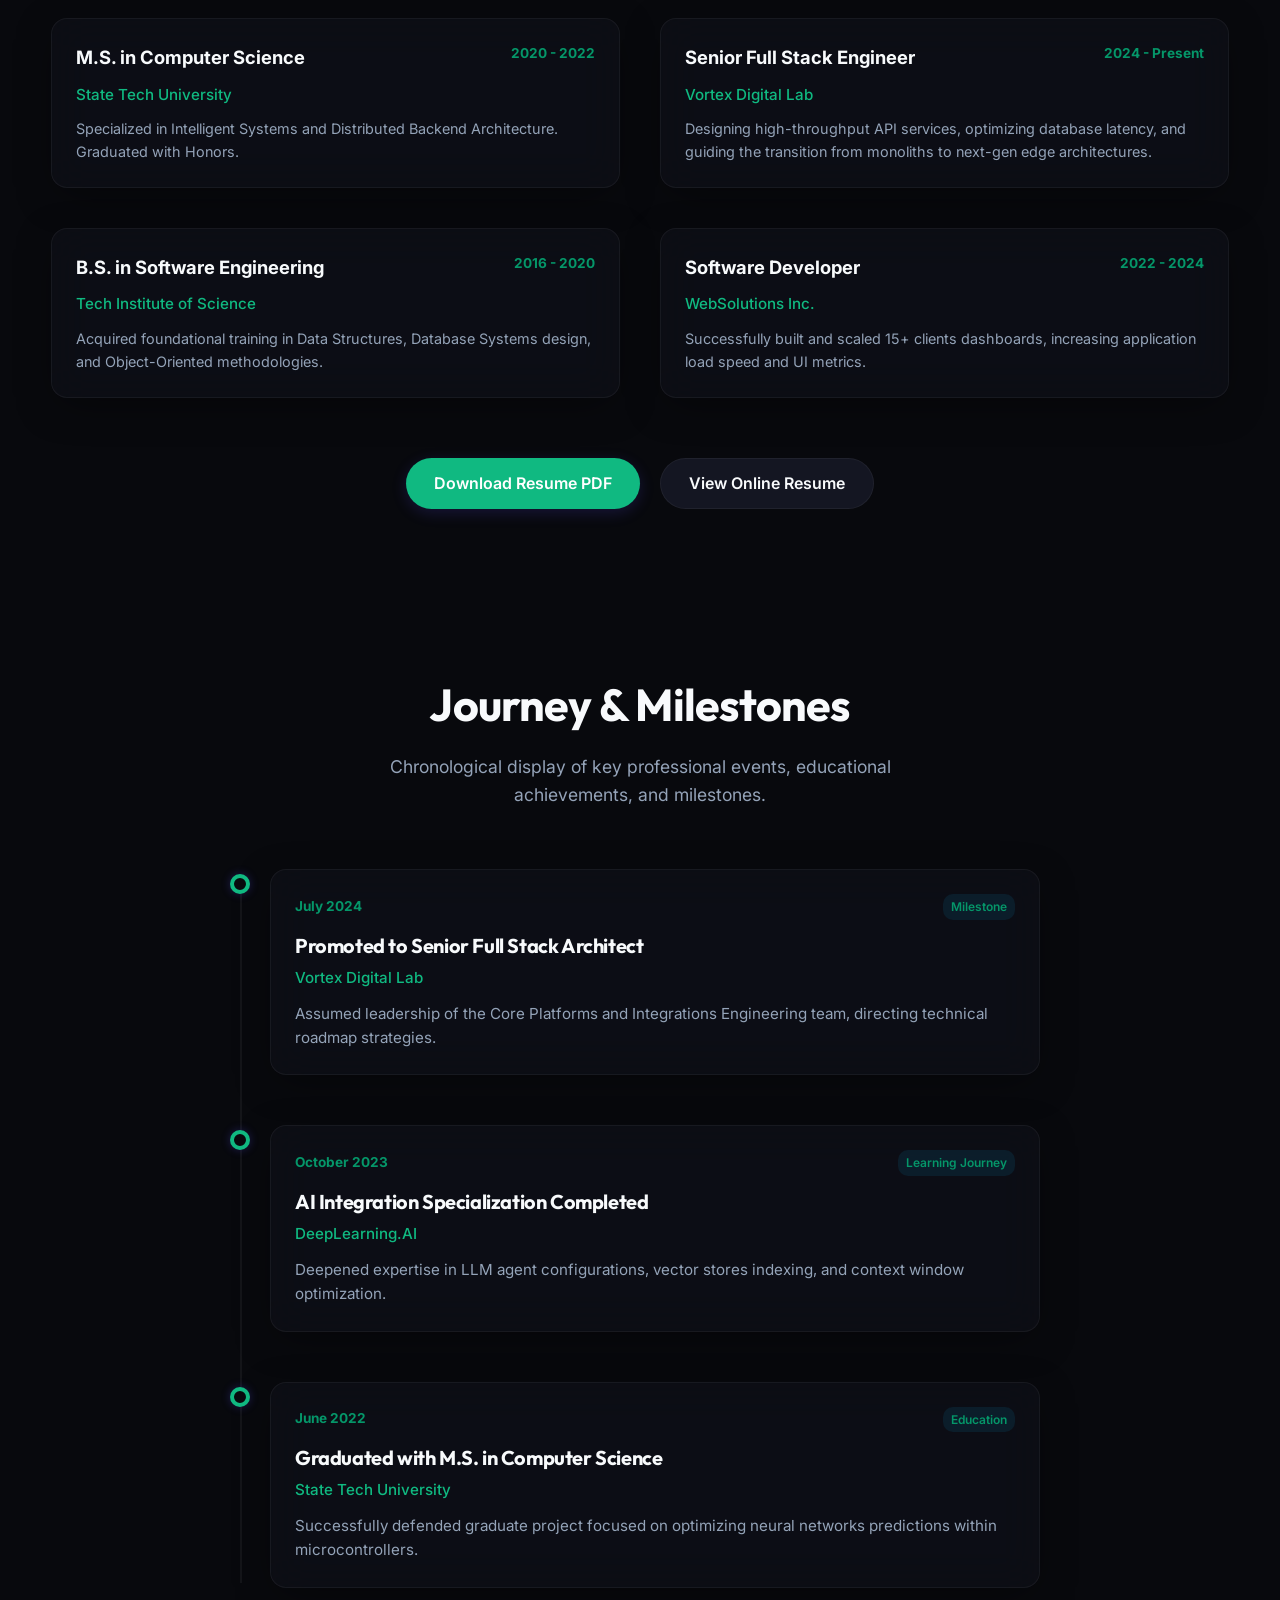
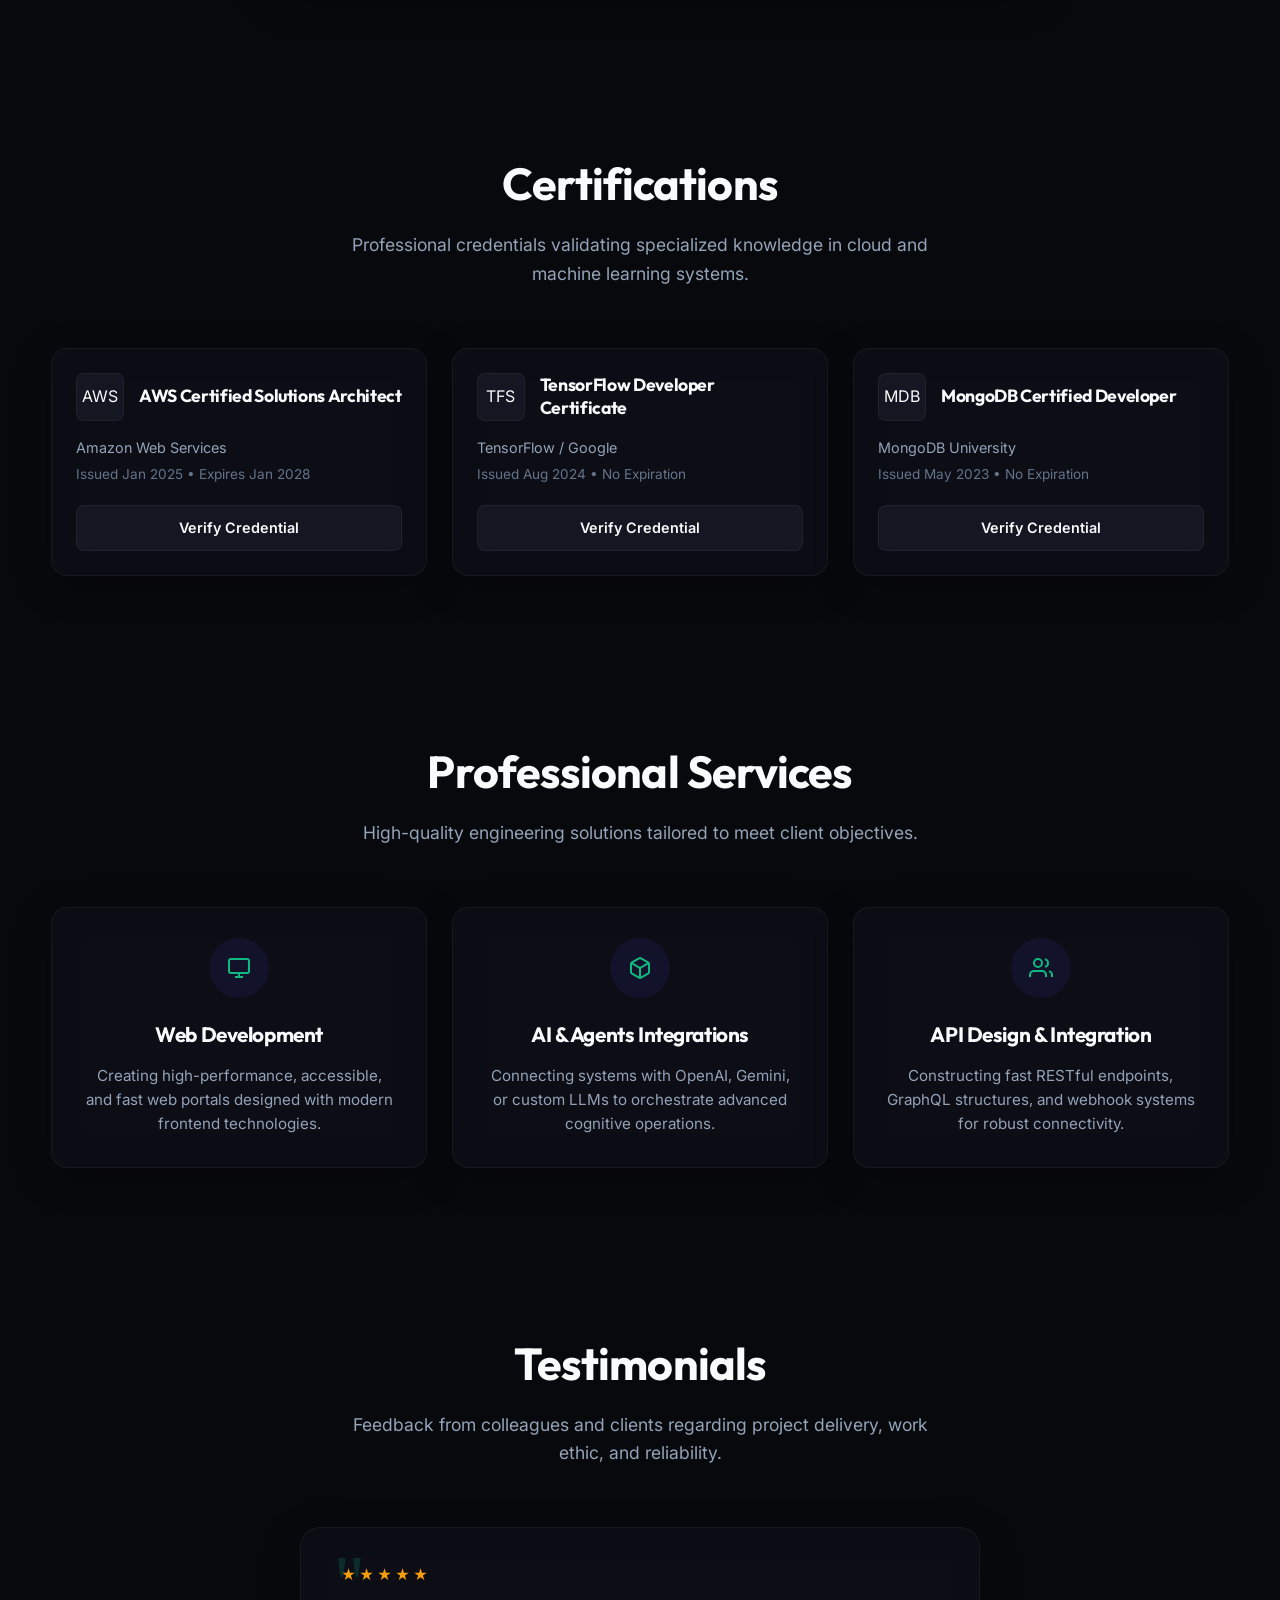
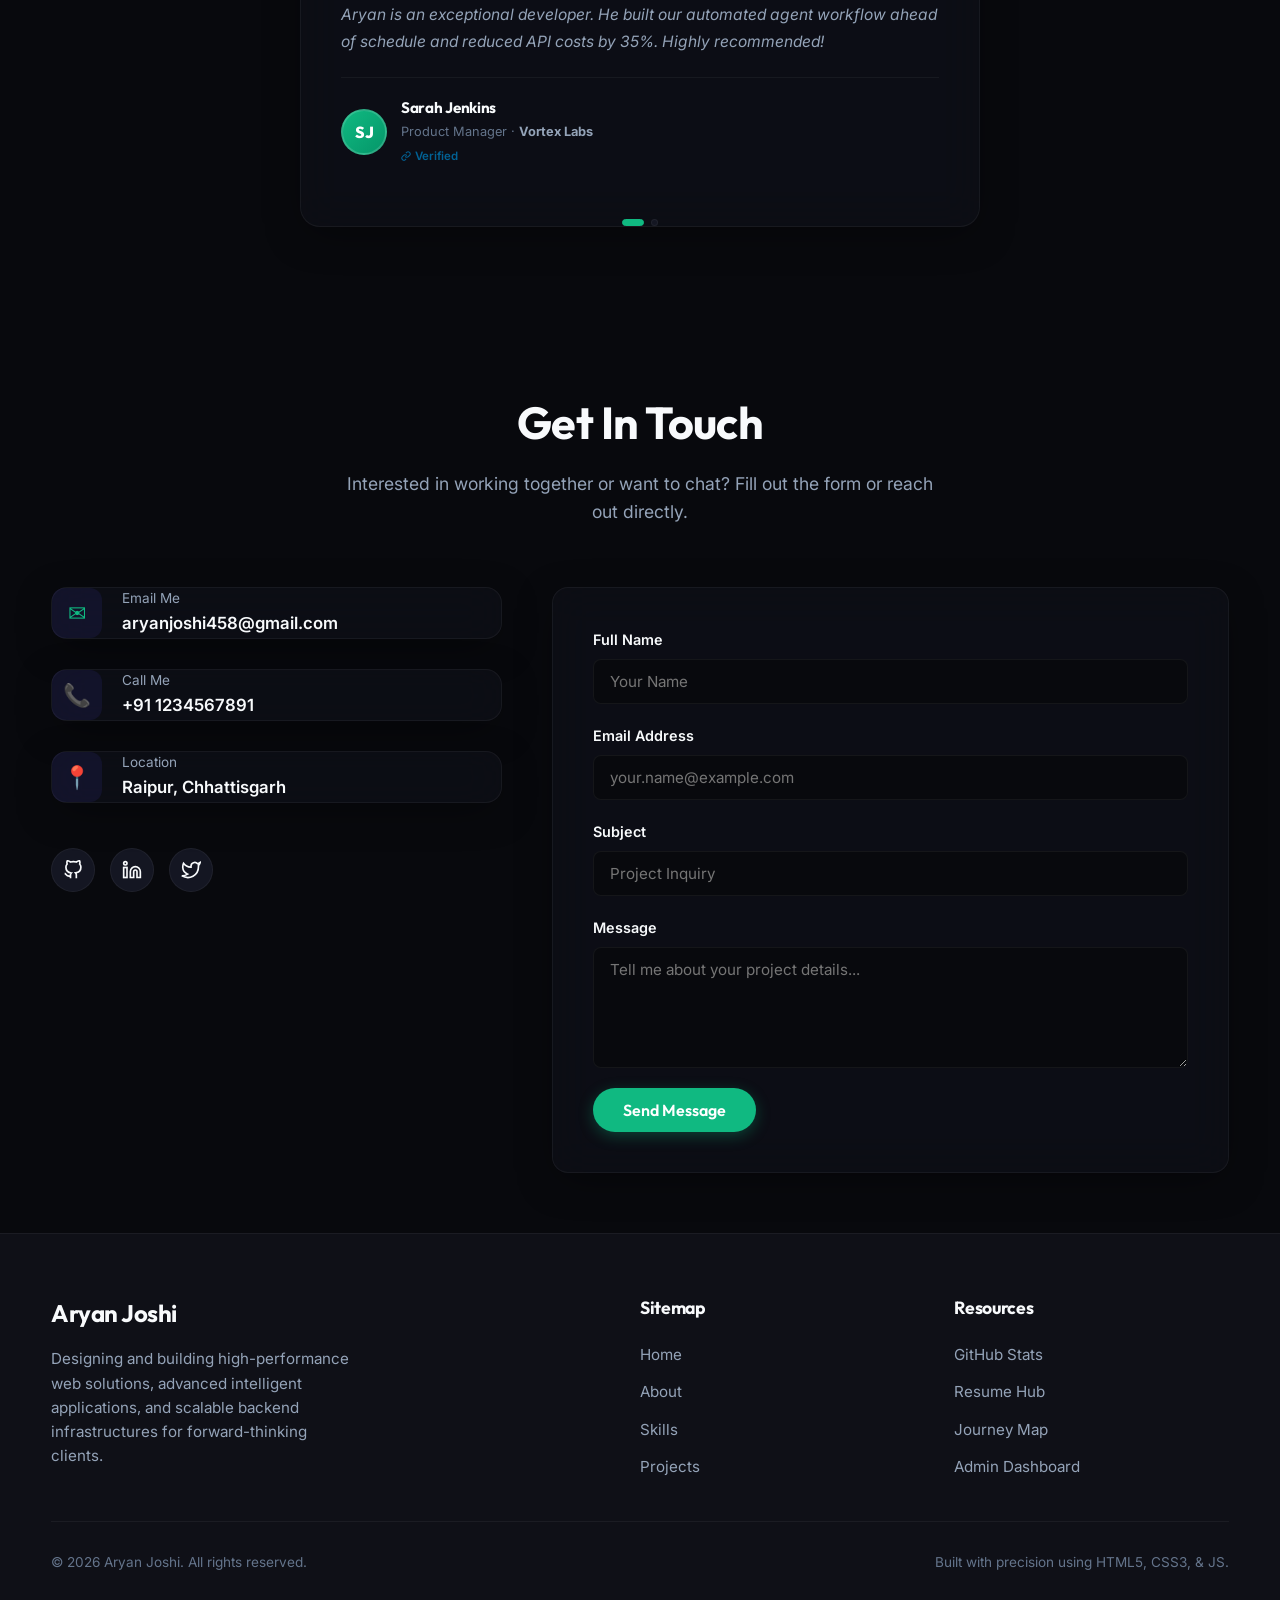
==== commit 72676790: "Deploy: Setup backend live config, optimized python logo SVG curves, customized booking modal backgr" ====
--- a/index.html
+++ b/index.html
@@ -770,9 +770,9 @@
 
     <!-- Calendly / Custom Booking Modal -->
     <div id="booking-modal-container"
-        style="display: none; position: fixed; top: 0; left: 0; width: 100vw; height: 100vh; background: rgba(10, 11, 16, 0.85); backdrop-filter: none; -webkit-backdrop-filter: none; justify-content: center; align-items: center; z-index: 5000; padding: 20px;">
+        style="display: none; position: fixed; top: 0; left: 0; width: 100vw; height: 100vh; background: rgba(8, 9, 13, 0.85); backdrop-filter: blur(12px); -webkit-backdrop-filter: blur(12px); justify-content: center; align-items: center; z-index: 5000; padding: 20px;">
         <div class="glass-panel"
-            style="width: 100%; max-width: 650px; max-height: 90vh; overflow-y: auto; padding: 25px; text-align: left; margin: auto; display: flex; flex-direction: column; gap: 15px; box-shadow: var(--card-shadow); border: 1px solid var(--glass-border); background: var(--glass-bg); position: relative;">
+            style="width: 100%; max-width: 550px; max-height: 90vh; overflow-y: auto; padding: 30px; text-align: left; margin: auto; display: flex; flex-direction: column; gap: 15px; box-shadow: var(--card-shadow); border: 1px solid var(--glass-border); background: var(--bg-secondary); position: relative;">
 
             <div
                 style="display: flex; justify-content: space-between; align-items: center; border-bottom: 1px solid var(--glass-border); padding-bottom: 15px; width: 100%;">
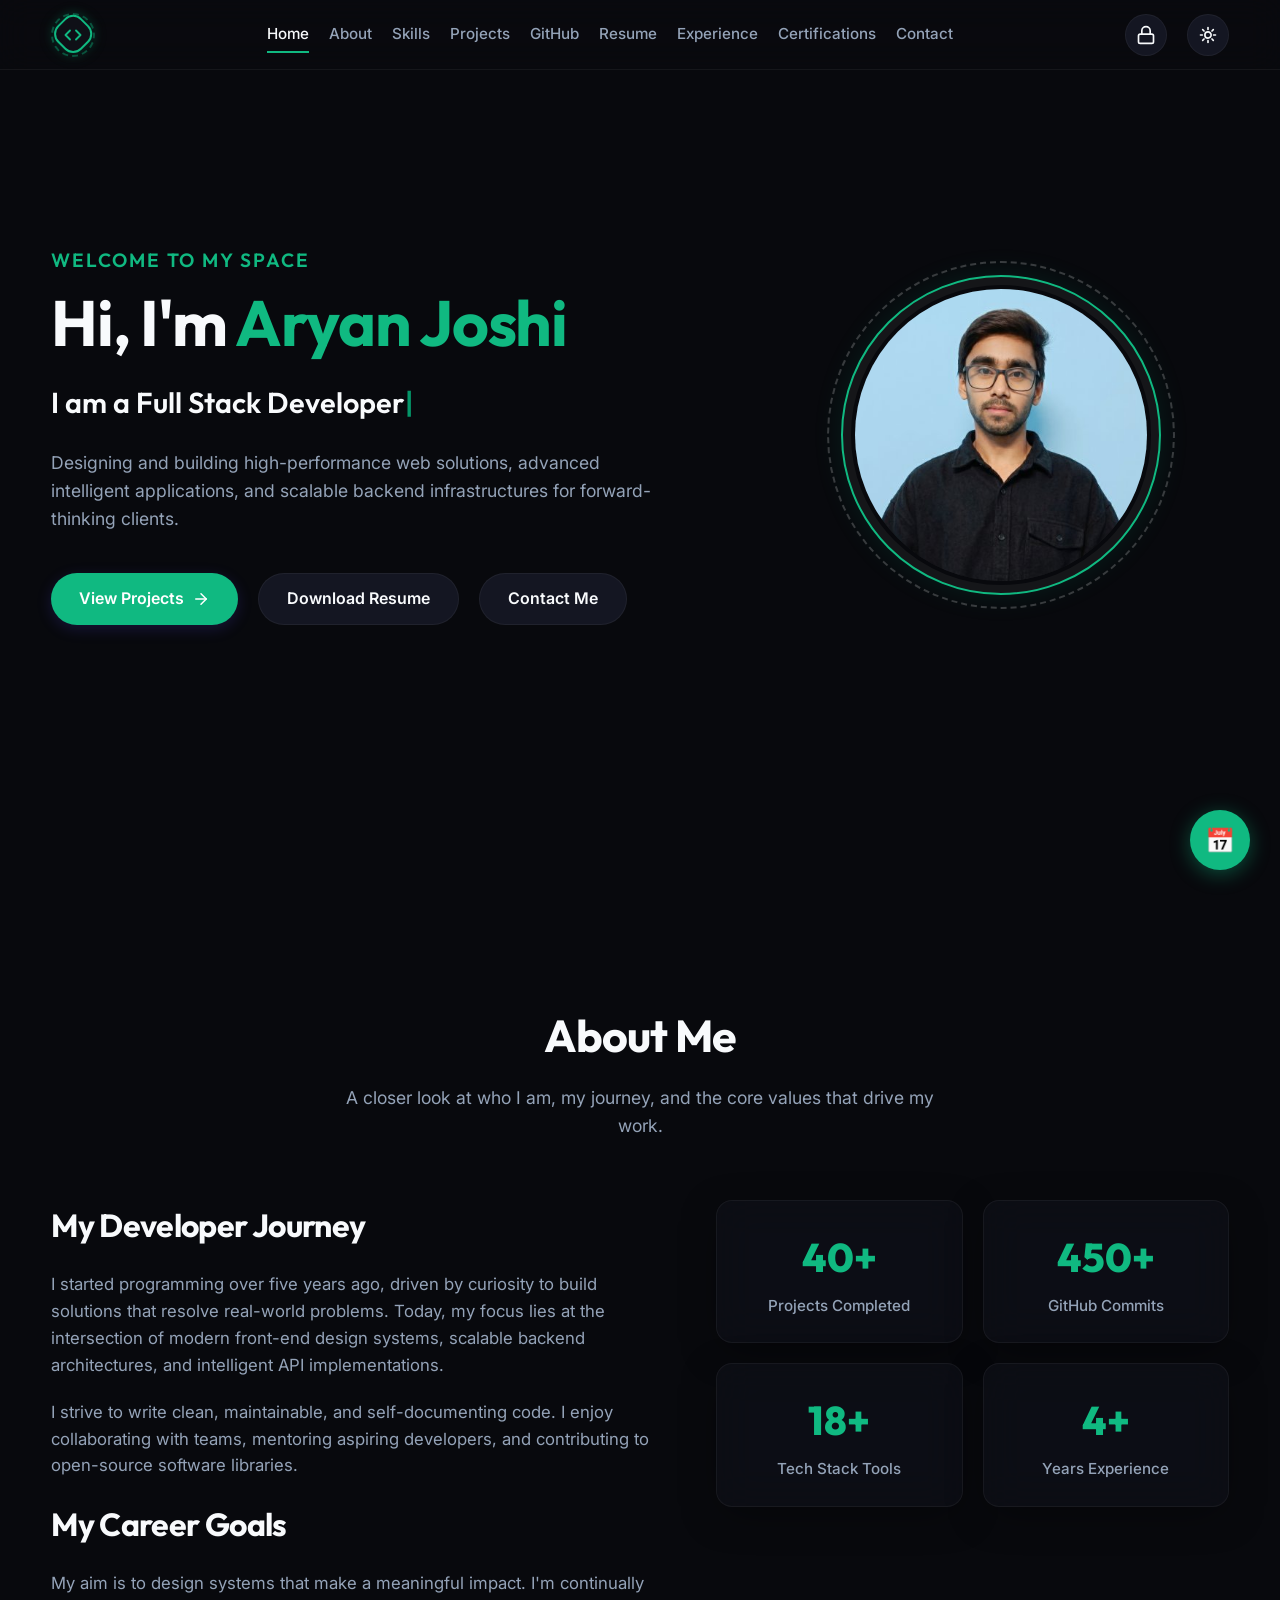
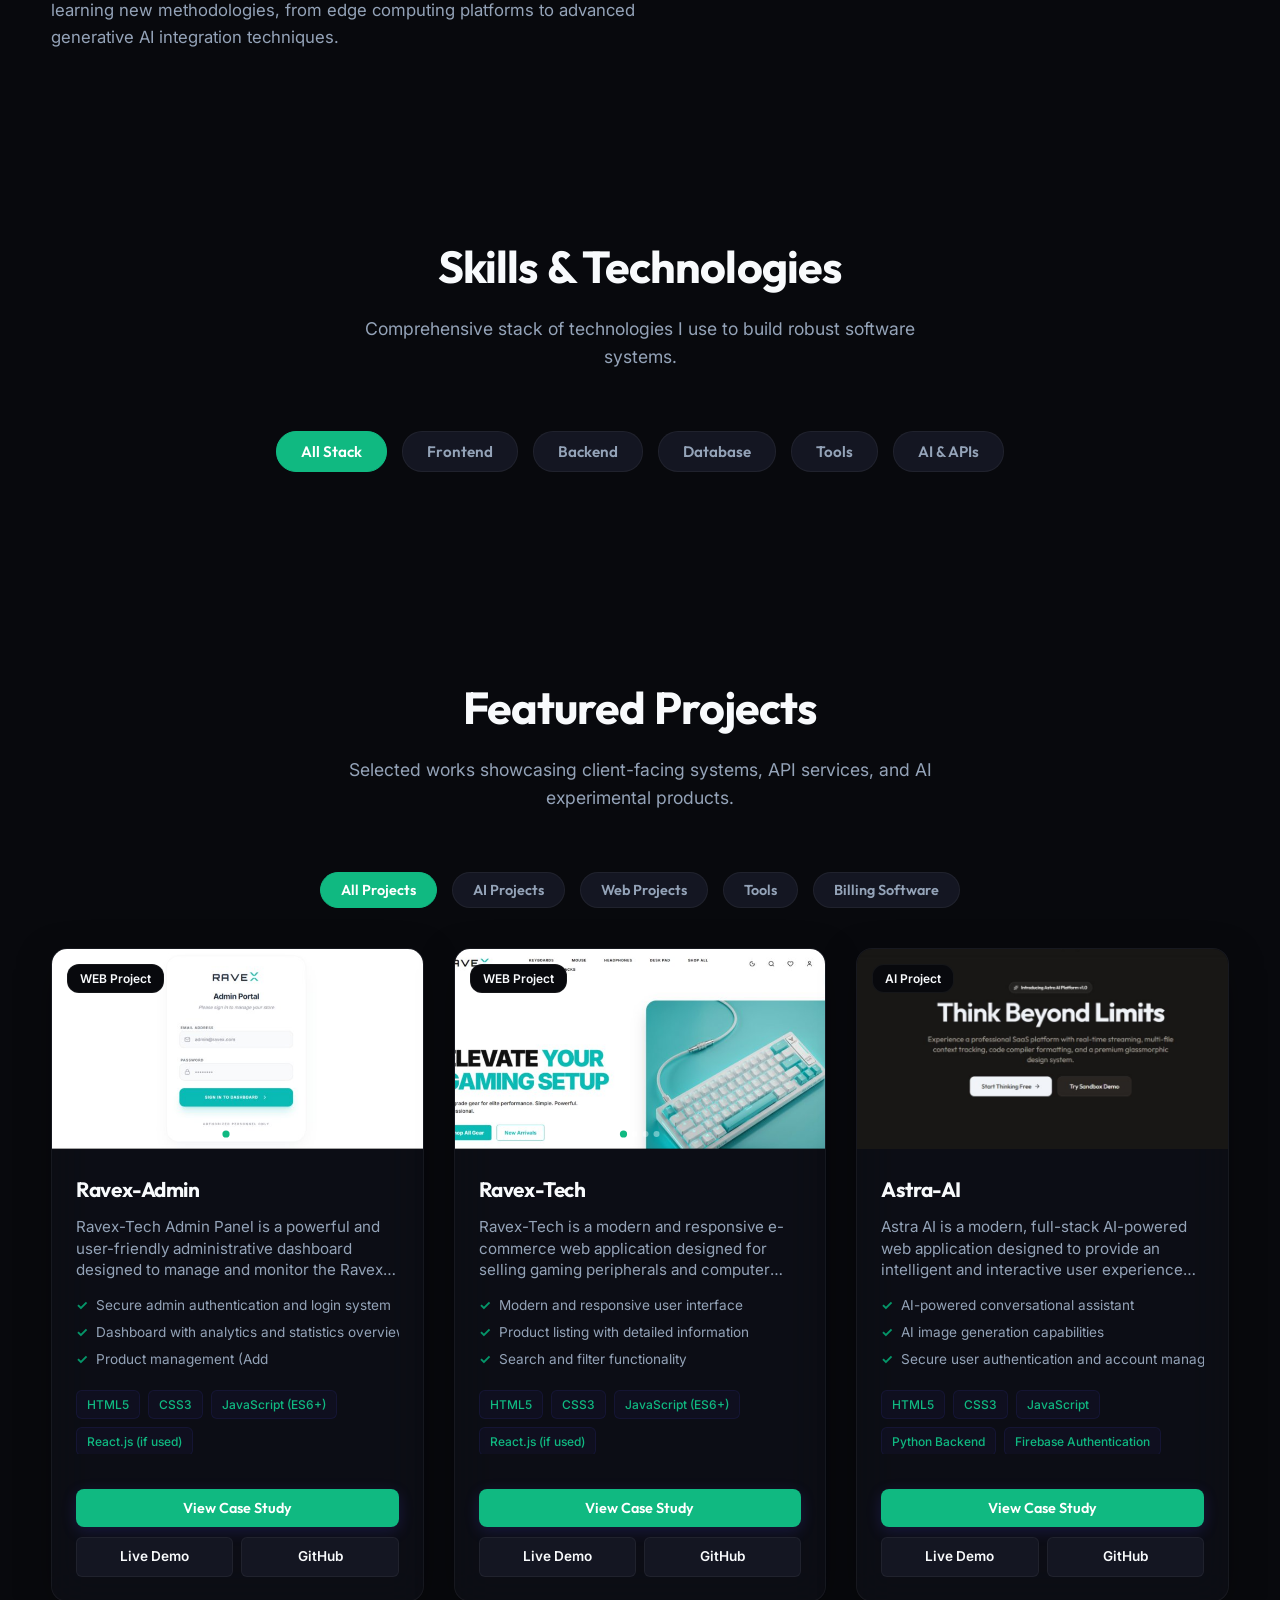
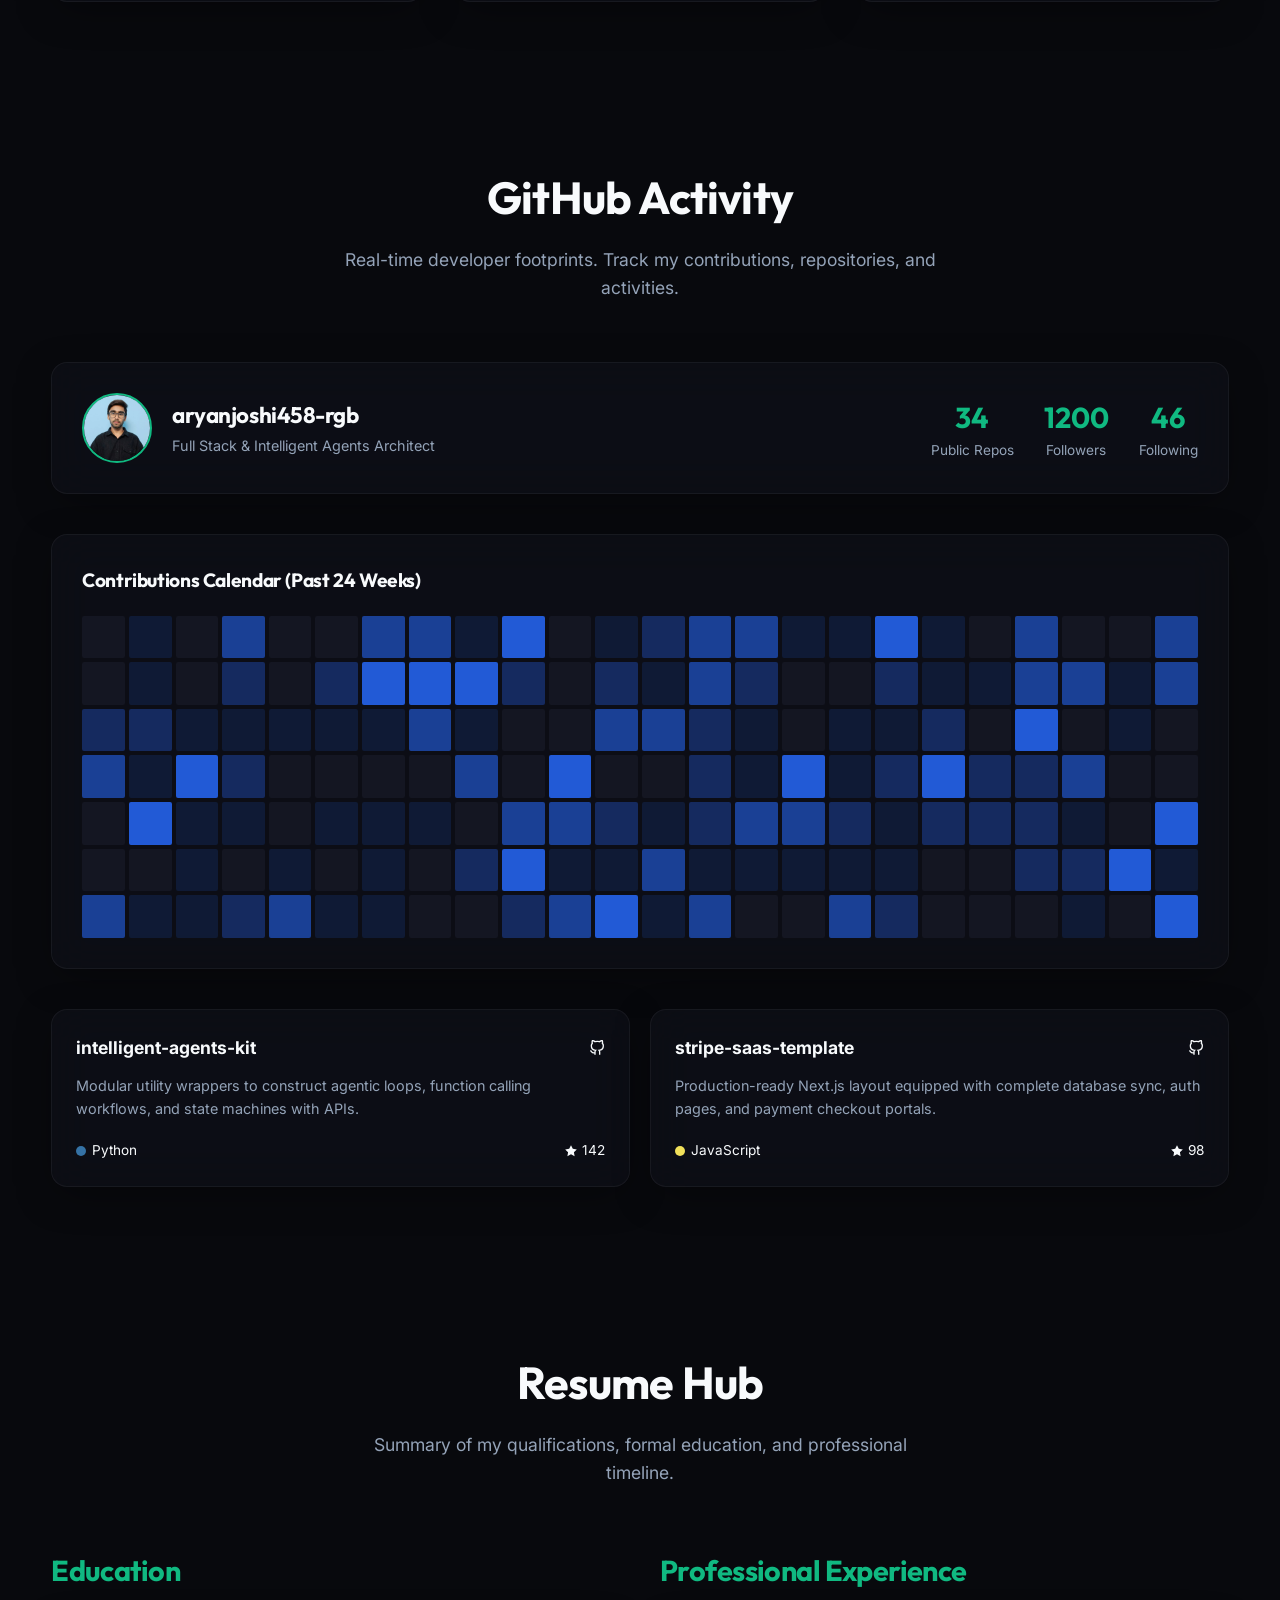
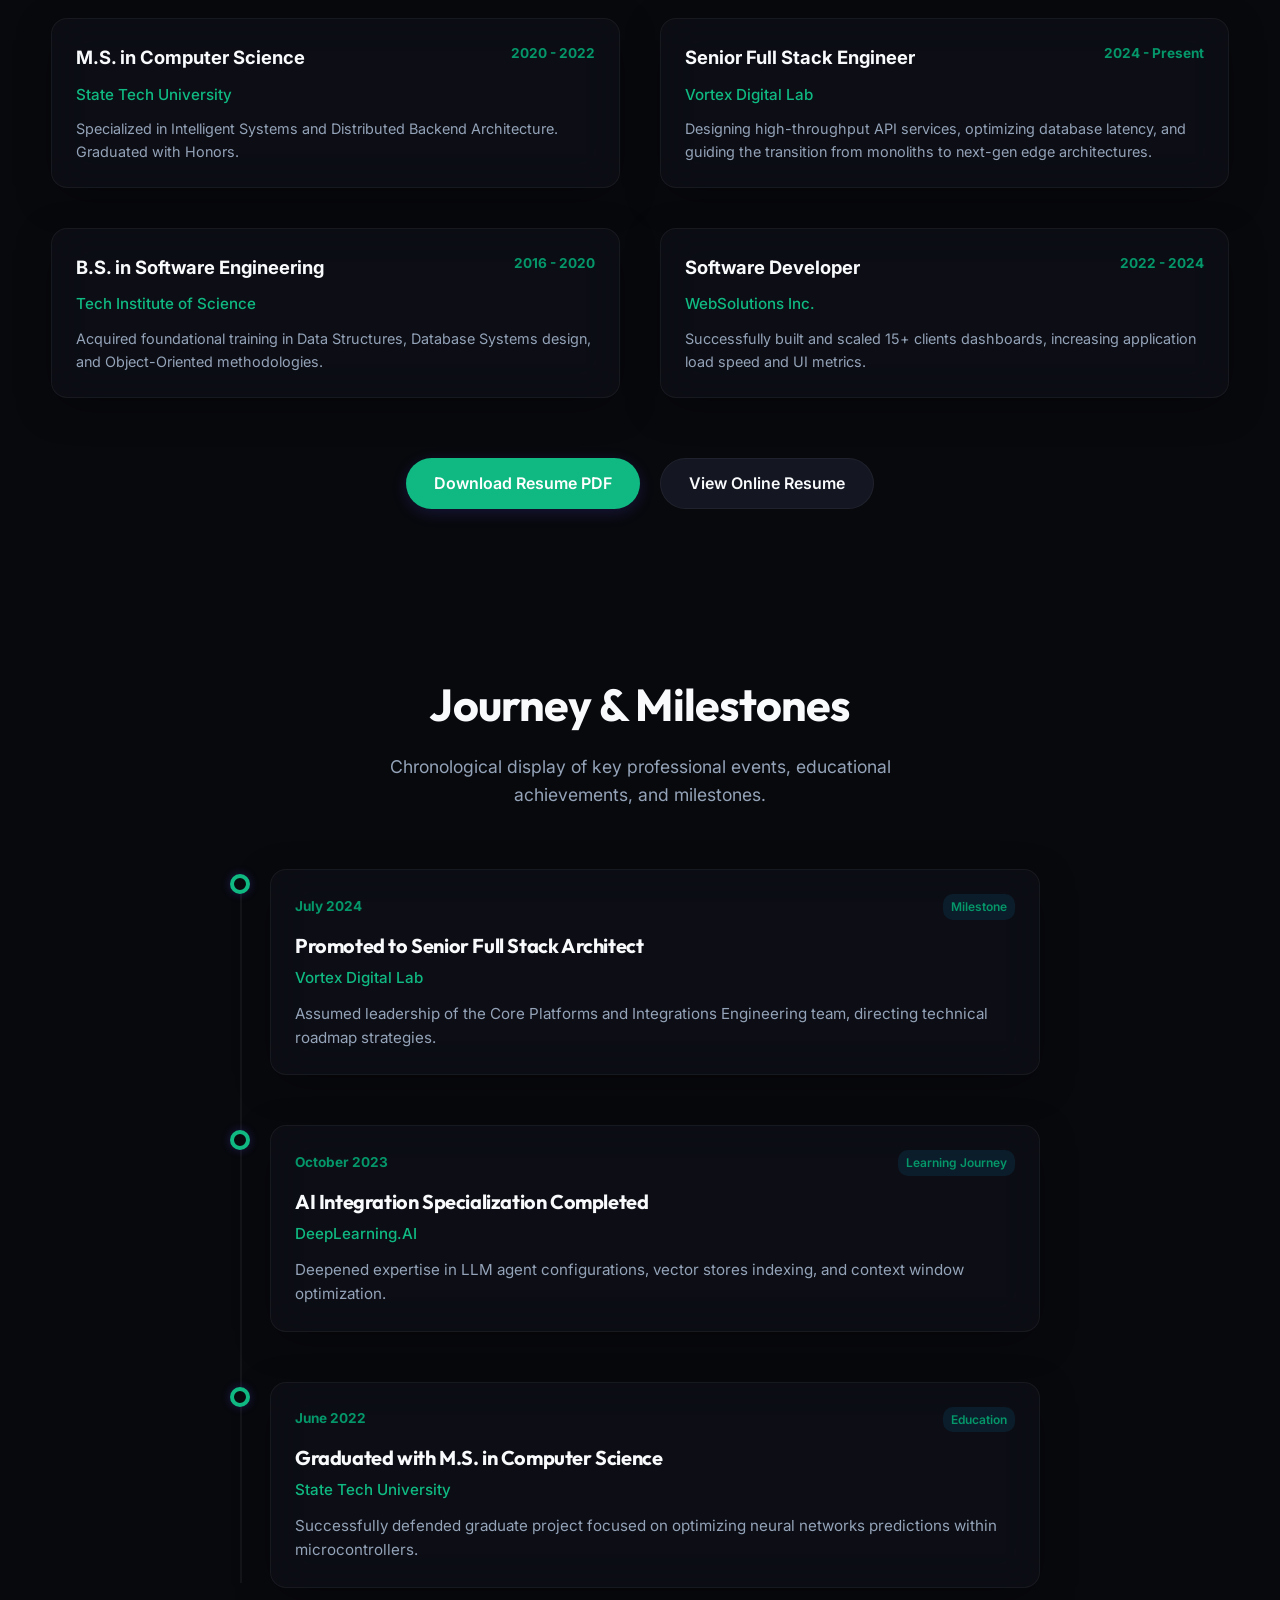
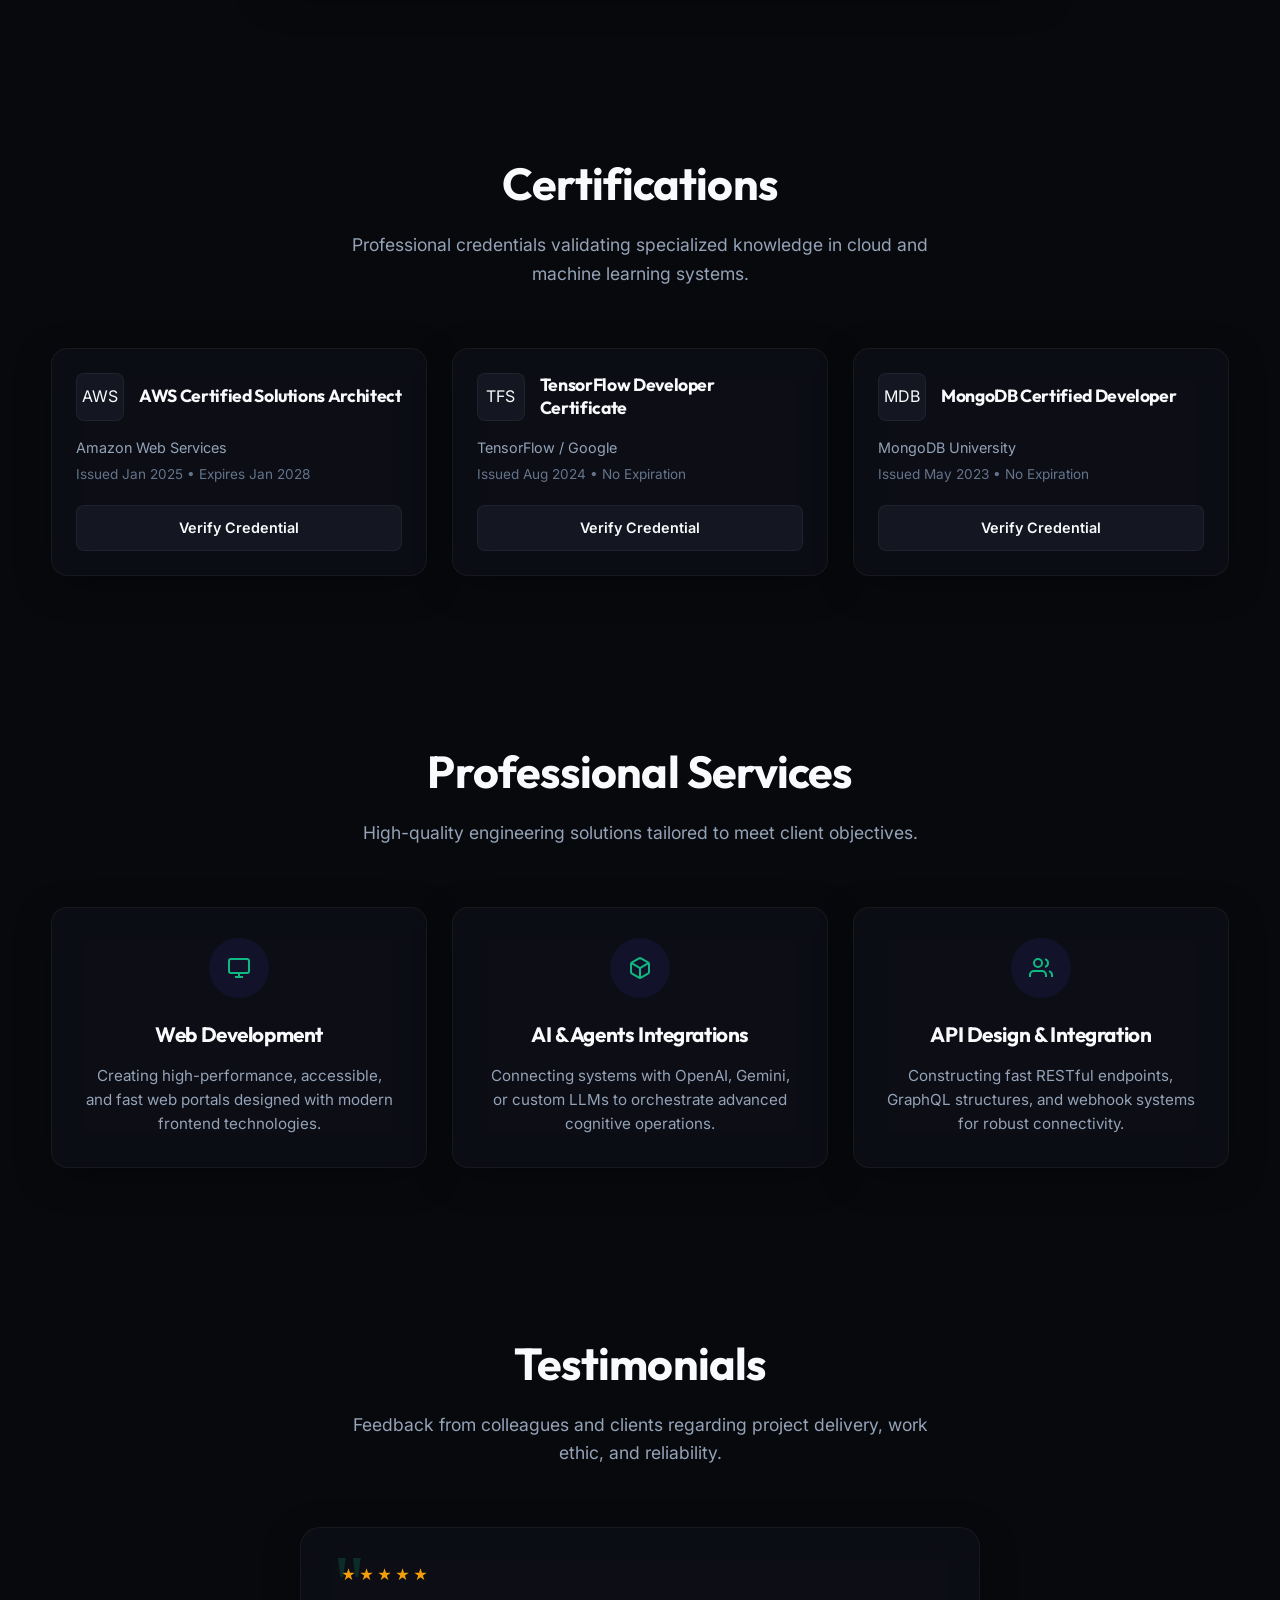
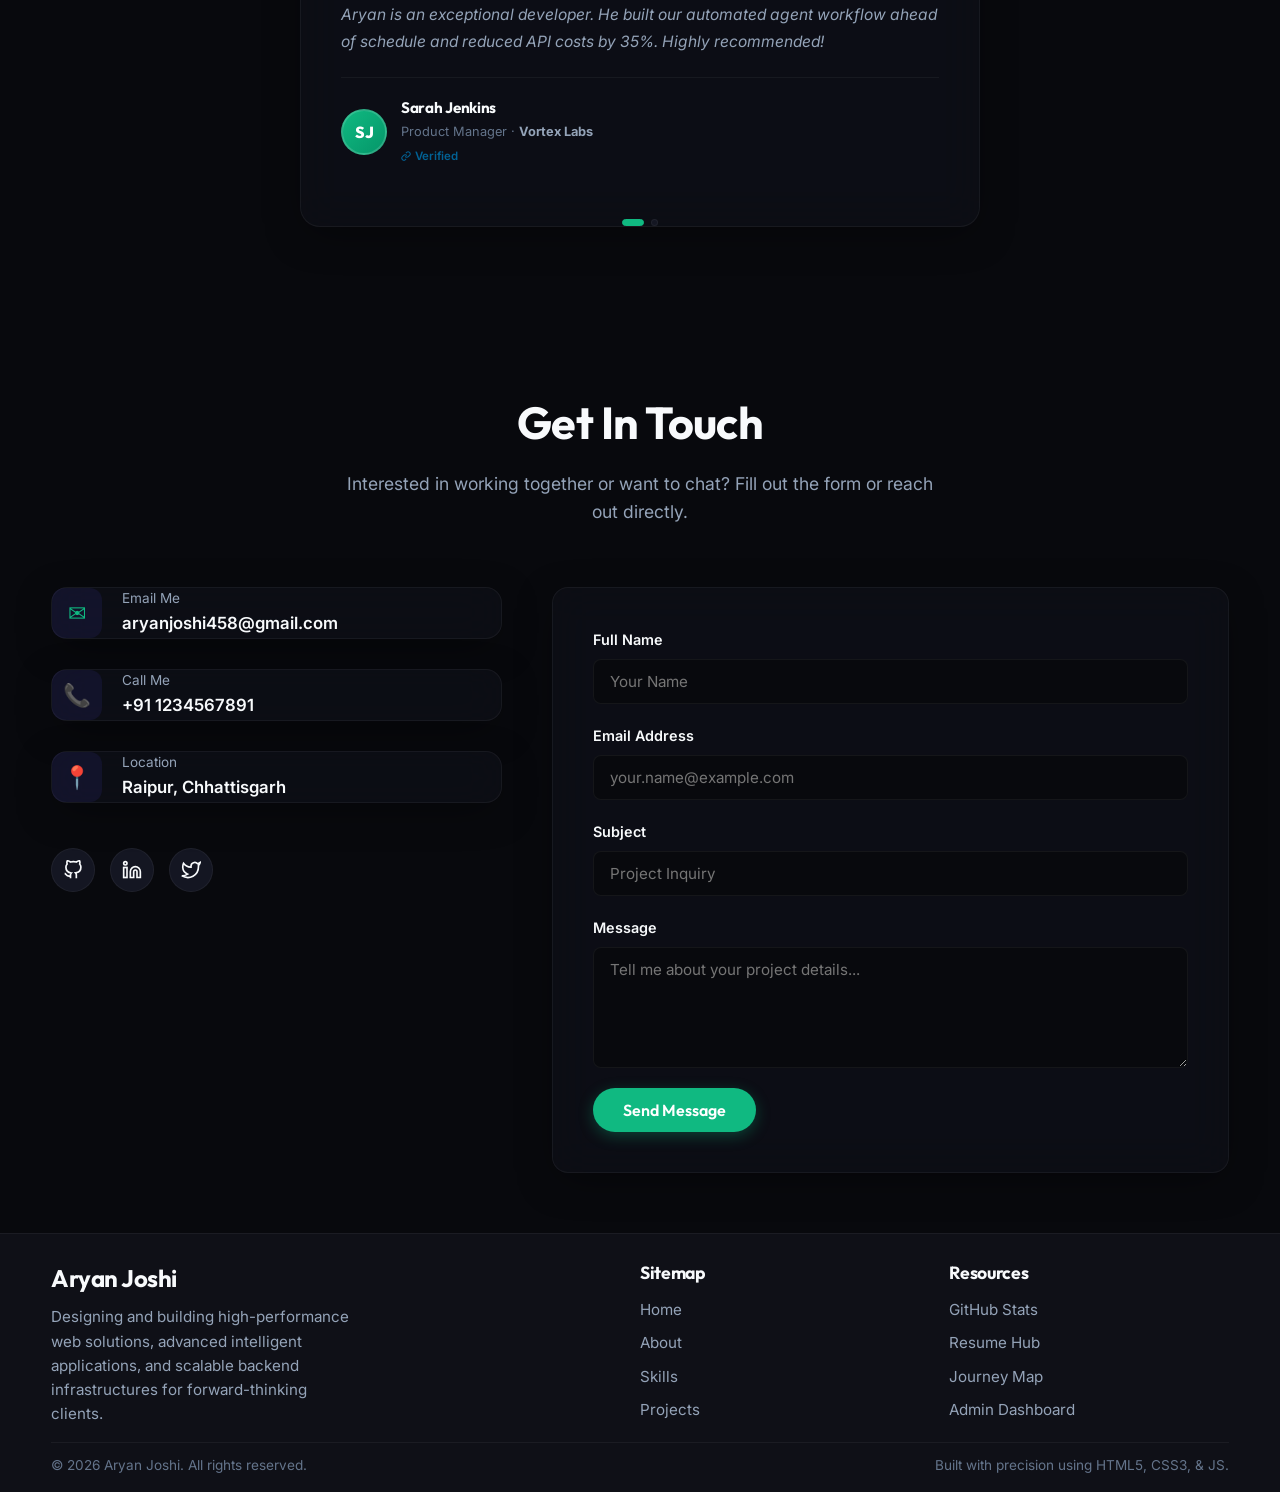
==== commit 31b4bd42: "SEO: Added Google Search Console verification meta tag" ====
--- a/index.html
+++ b/index.html
@@ -12,6 +12,7 @@
     <meta name="keywords"
         content="Full Stack Developer, AI Engineer, React, Next.js, Node.js, Python, OpenAI, Portfolio">
     <meta name="author" content="Portfolio Developer">
+    <meta name="google-site-verification" content="jnYXJHhdLgKLRKygHgoDcRlMkEZiWtNCy5Tvsw1Fm1Q" />
 
     <!-- Open Graph Metadata -->
     <meta property="og:title" content="Modern Developer Portfolio | Full Stack & AI Engineer">
--- a/assets/css/index.css
+++ b/assets/css/index.css
@@ -1713,19 +1713,19 @@
 footer {
     background-color: var(--bg-secondary);
     border-top: 1px solid var(--glass-border);
-    padding: 60px 4% 30px;
+    padding: 25px 4% 15px;
 }
 
 .footer-grid {
     display: grid;
     grid-template-columns: 2fr 1fr 1fr;
-    gap: 40px;
-    margin-bottom: 40px;
+    gap: 30px;
+    margin-bottom: 15px;
 }
 
 .footer-brand h3 {
     font-size: 1.5rem;
-    margin-bottom: 15px;
+    margin-bottom: 8px;
 }
 
 .footer-brand p {
@@ -1735,14 +1735,14 @@
 
 .footer-links h4 {
     font-size: 1.1rem;
-    margin-bottom: 20px;
+    margin-bottom: 10px;
 }
 
 .footer-links ul {
     list-style: none;
     display: flex;
     flex-direction: column;
-    gap: 10px;
+    gap: 6px;
 }
 
 .footer-links a {
@@ -1780,7 +1780,7 @@
     justify-content: space-between;
     align-items: center;
     border-top: 1px solid var(--glass-border);
-    padding-top: 30px;
+    padding-top: 12px;
     font-size: 0.85rem;
     color: var(--text-muted);
     flex-wrap: wrap;
